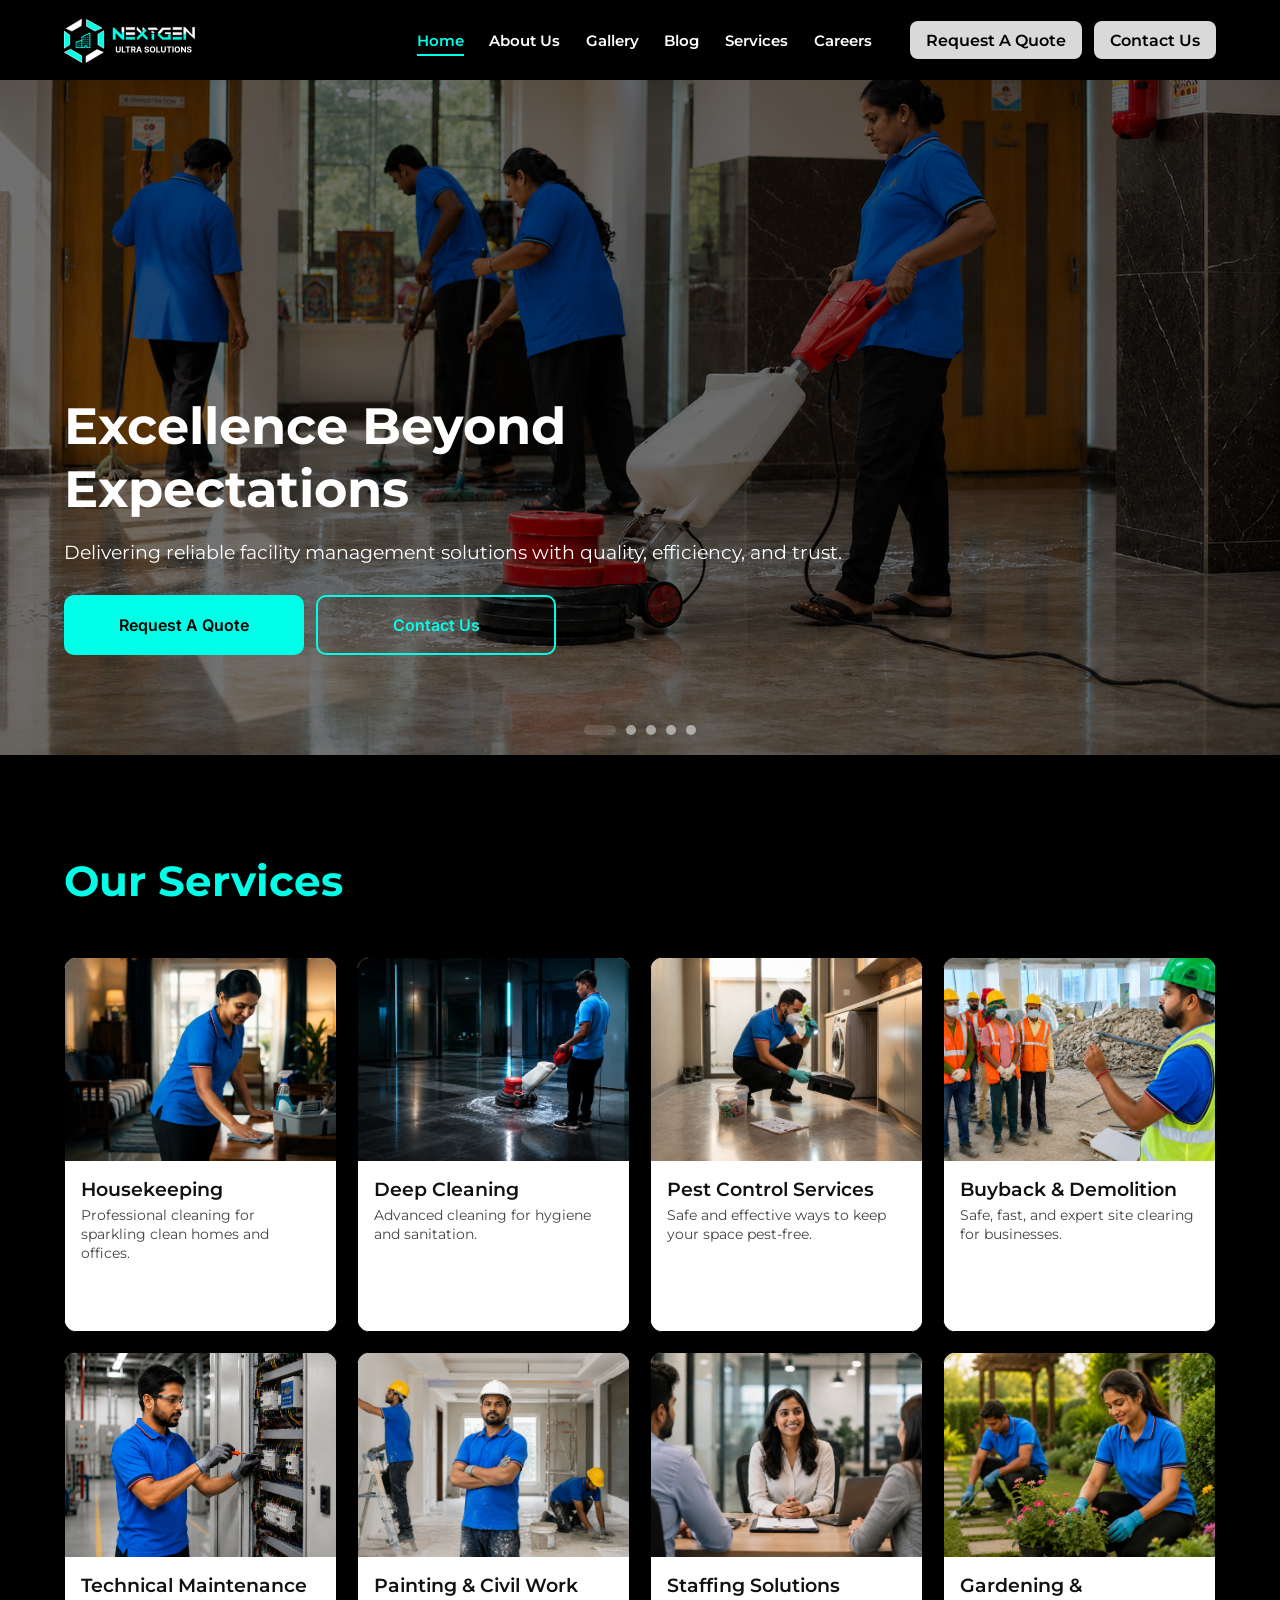
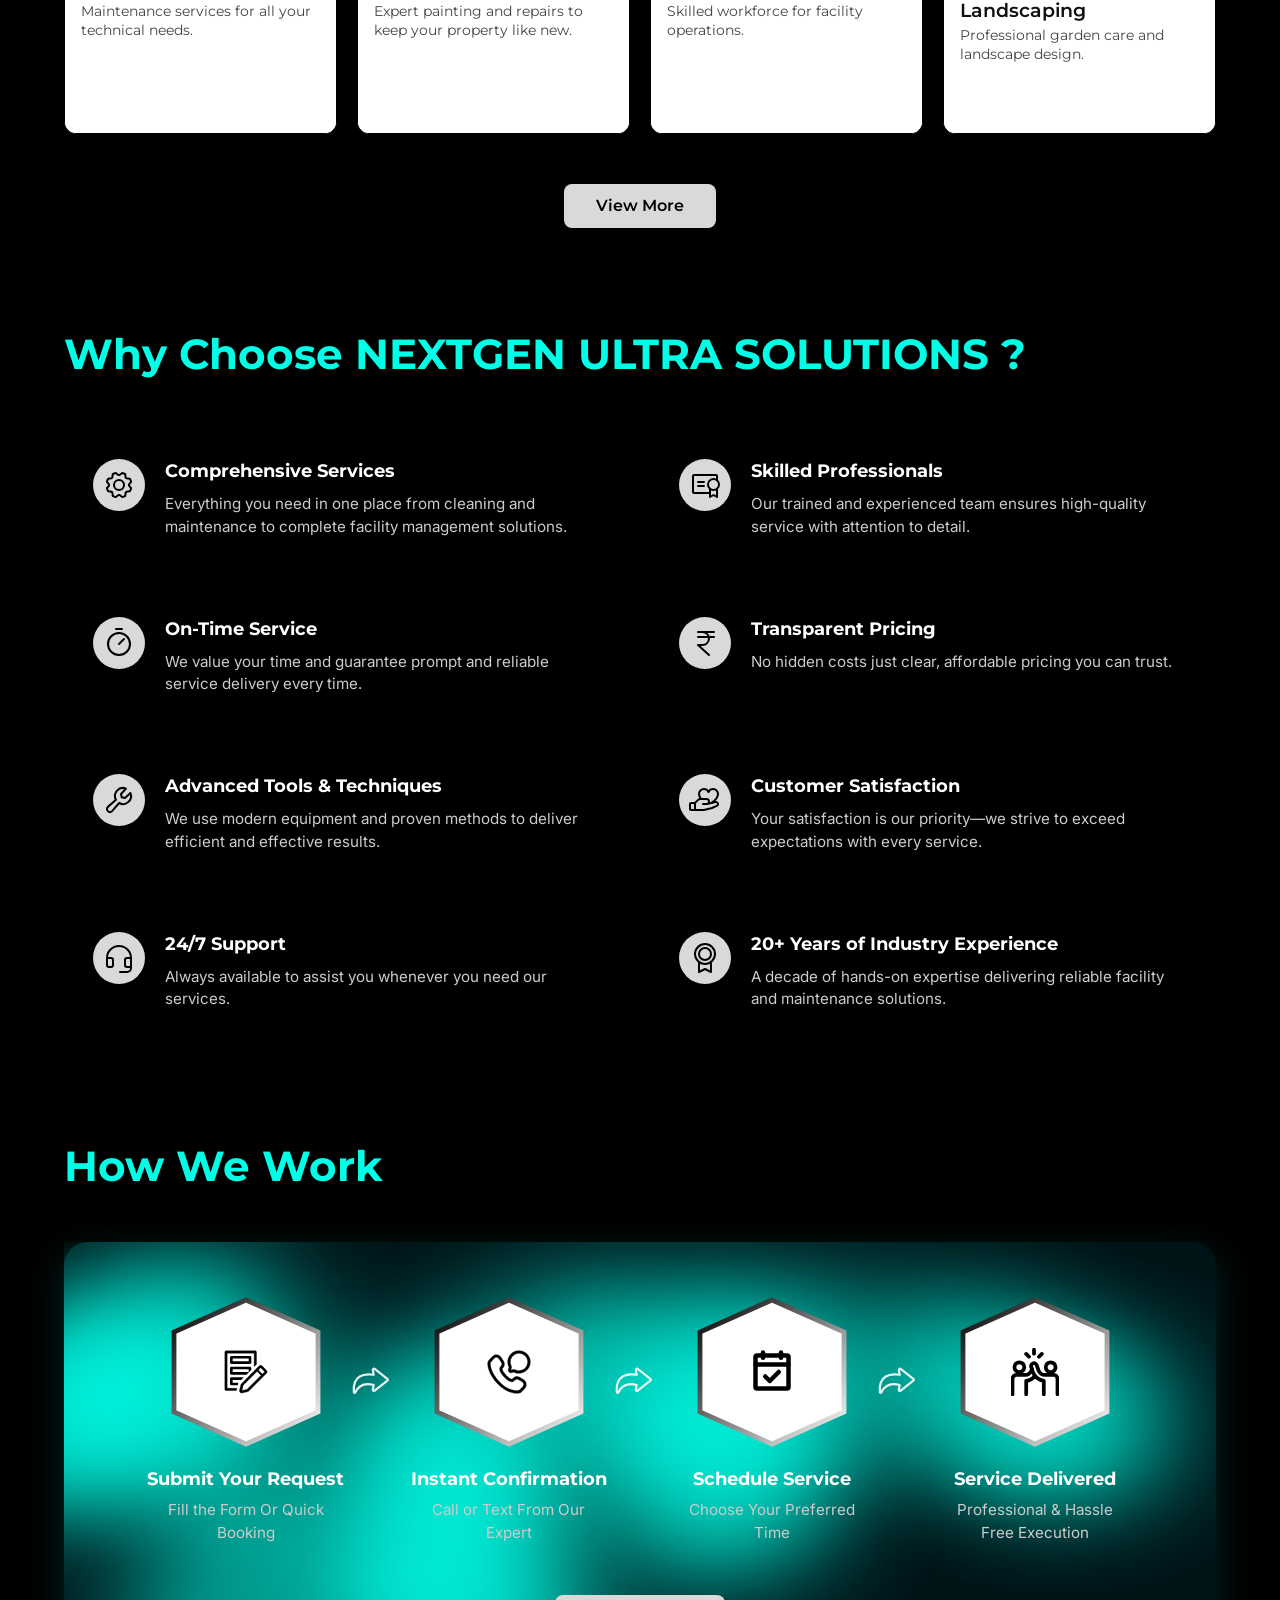
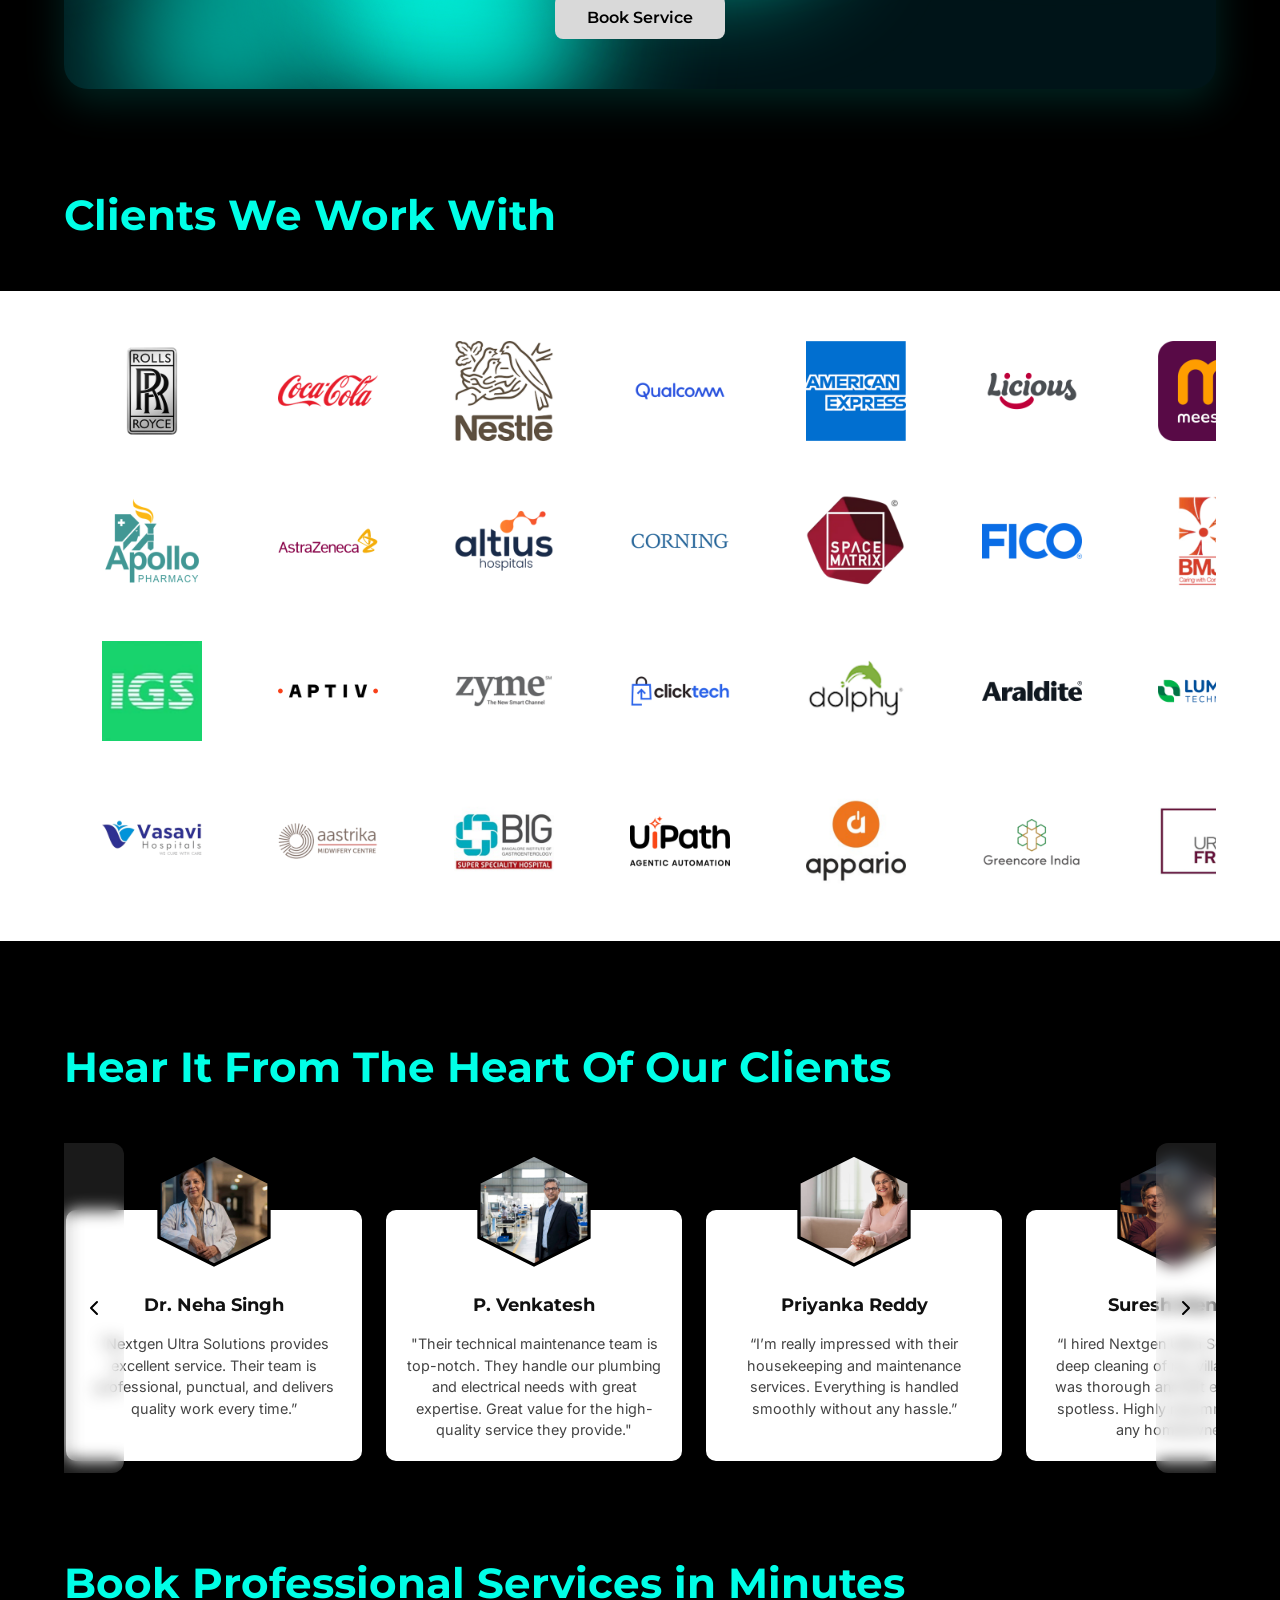
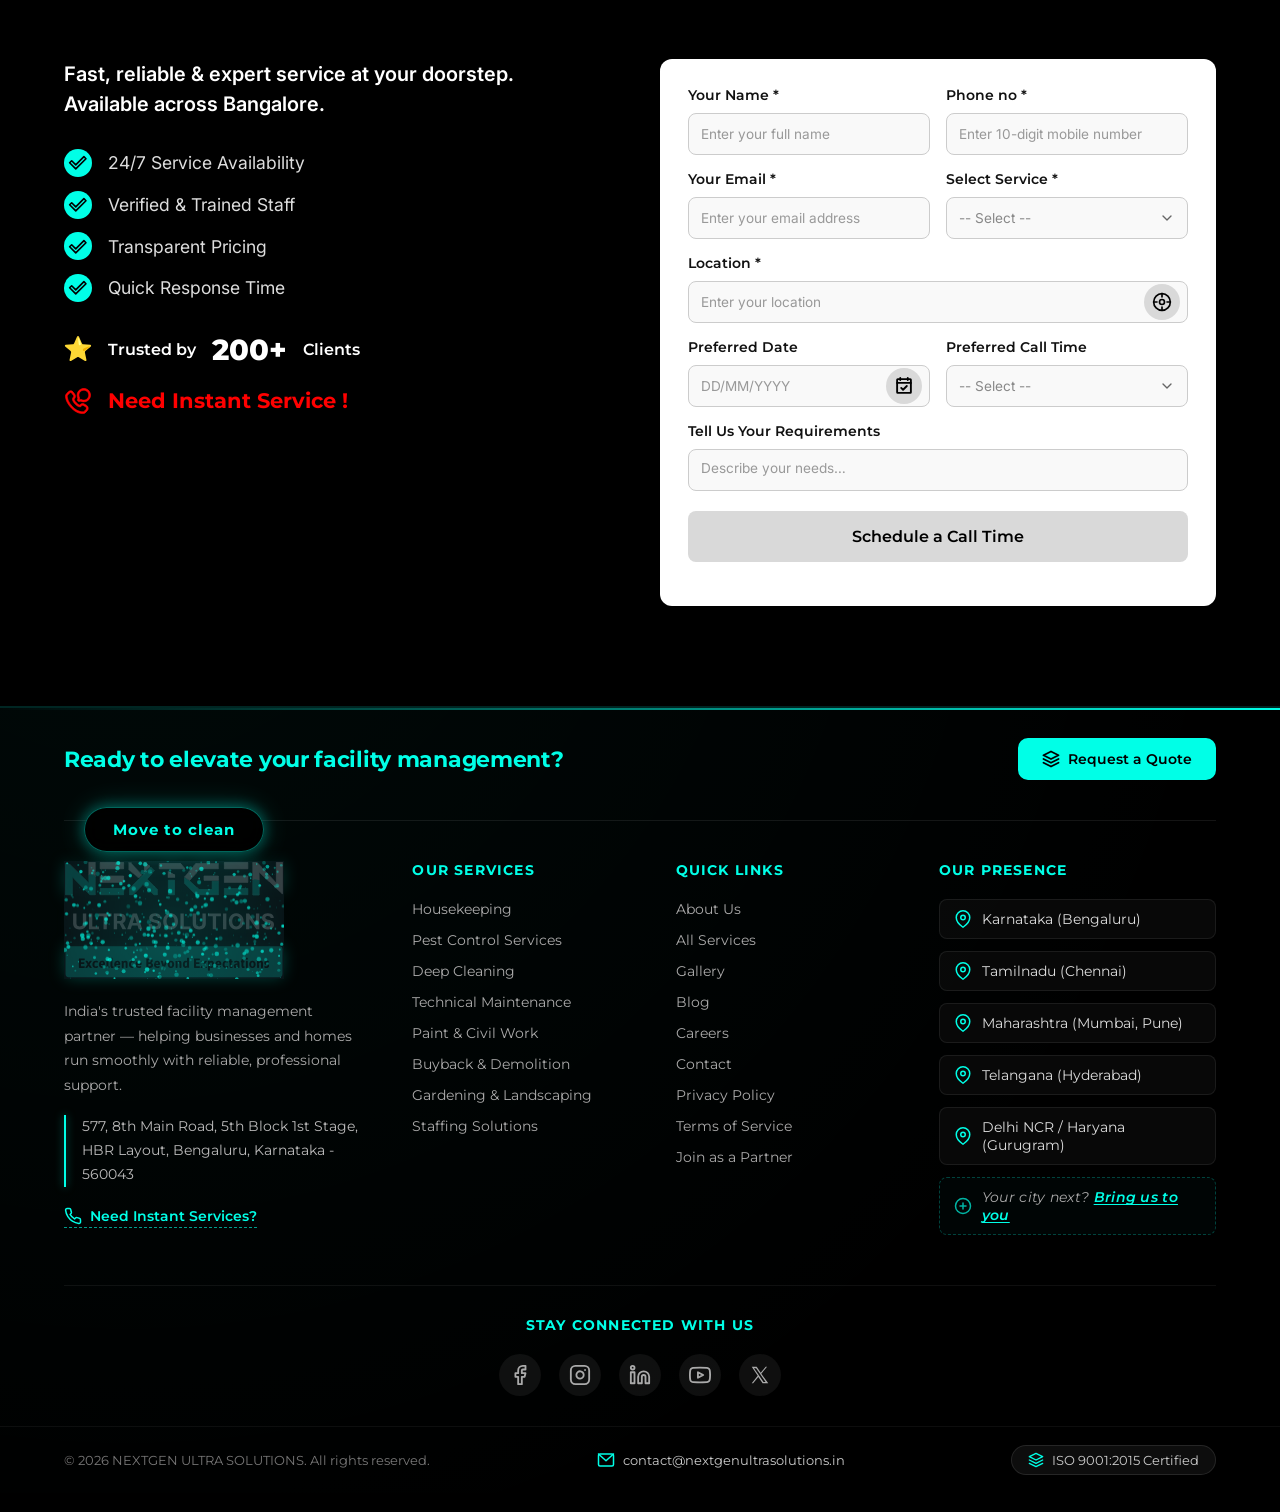
==== index.html @ bdbed0a2 "Initial website upload with all pages and images" ====
<!DOCTYPE html>
<html lang="en">
<head>
  <meta charset="UTF-8">

  <!-- ✅ IMPORTANT FOR RESPONSIVE -->
  <meta name="viewport" content="width=device-width, initial-scale=1.0">

  <title>NEXTGEN ULTRA SOLUTIONS – Home</title>

  <!-- CSS -->
  <link rel="stylesheet" href="style.css">

  <!-- Fonts -->
  <link href="https://fonts.googleapis.com/css2?family=Montserrat:wght@400;600;800&display=swap" rel="stylesheet">
  <link href="https://fonts.googleapis.com/css2?family=Inter:wght@400;600&display=swap" rel="stylesheet">
<style>
    /* Prevent horizontal scroll */
    html, body {
      overflow-x: hidden !important;
      width: 100%;
      max-width: 100vw;
    }
    html {
      scroll-behavior: smooth;
    }
    .hero {
      position: relative;
      padding-top: 80px;
      padding-bottom: clamp(60px, 8vw, 100px);
      height: calc(80px + clamp(520px, 75vh, 800px));
      display: flex;
      align-items: flex-end;
      width: 100%;
      box-sizing: border-box;
    }
    .logo svg {
        display: block;
        height: 45px;
        width: auto;
    }

    /* ---------- PREMIUM CUSTOM SELECT (from Careers page) ---------- */
    .premium-select {
        position: relative;
        font-family: 'Inter', sans-serif;
        user-select: none;
        width: 100%;
    }
    .premium-select__trigger {
        display: flex;
        align-items: center;
        justify-content: space-between;
        padding: 0.55rem 0.75rem;
        border: 1px solid #ccc;
        border-radius: 8px;
        background: #f9f9f9;
        color: #333;
        font-size: 0.85rem;
        cursor: pointer;
        transition: border-color 0.3s, box-shadow 0.3s;
        min-height: 42px;
        box-sizing: border-box;
    }
    .premium-select__trigger:hover {
        border-color: #00FFE7;
    }
    .premium-select.open .premium-select__trigger {
        border-color: #00FFE7;
        box-shadow: 0 0 10px rgba(0, 255, 231, 0.25);
    }
    .premium-select__arrow {
        transition: transform 0.3s ease;
        color: #666;
        flex-shrink: 0;
    }
    .premium-select.open .premium-select__arrow {
        transform: rotate(180deg);
        color: #00FFE7;
    }
    .premium-select__placeholder {
        color: #888;
    }
    .premium-select__options {
        position: absolute;
        left: 0;
        width: 100%;
        background: #fff;
        border: 1px solid #e0e0e0;
        border-radius: 12px;
        box-shadow: 0 10px 30px rgba(0,0,0,0.12);
        padding: 6px 0;
        list-style: none;
        margin: 5px 0 0 0;
        z-index: 1100;   /* ✅ FIX – above navbar (1000) */
        max-height: 240px;
        overflow-y: auto;
        opacity: 0;
        visibility: hidden;
        transform: translateY(-8px);
        transition: opacity 0.25s ease, transform 0.25s ease, visibility 0.25s;
        box-sizing: border-box;
    }
    .premium-select.open .premium-select__options {
        opacity: 1;
        visibility: visible;
        transform: translateY(0);
    }
    .premium-select__option {
        padding: 0.6rem 0.9rem;
        font-size: 0.85rem;
        color: #333;
        cursor: pointer;
        transition: background 0.2s, color 0.2s;
        white-space: nowrap;
        border-left: 3px solid transparent;
    }
    .premium-select__option:hover {
        background: #00FFE7;
        color: #000;
        border-left-color: #000;
    }
    .premium-select__option.selected {
        background: #f0f0f0;
        font-weight: 600;
    }
    .premium-select__options::-webkit-scrollbar {
        width: 6px;
    }
    .premium-select__options::-webkit-scrollbar-track {
        background: transparent;
        border-radius: 10px;
    }
    .premium-select__options::-webkit-scrollbar-thumb {
        background: #ccc;
        border-radius: 10px;
    }
    .premium-select__options::-webkit-scrollbar-thumb:hover {
        background: #00FFE7;
    }

    /* ========== UNIFORM FORM FIELD HEIGHT ========== */
    .form-field input,
    .form-field select,
    .form-field textarea,
    .premium-select__trigger {
      min-height: 42px;
      padding: 0.55rem 0.75rem;
      font-size: 0.85rem;
      line-height: 1.4;
      box-sizing: border-box;
      font-family: 'Inter', sans-serif;
    }
    #requirements {
      overflow-y: hidden;
      resize: none;
    }

    /* ========== PAGE TRANSITION OVERLAY (full from Careers) ========== */
    .page-transition-overlay {
      position: fixed;
      inset: 0;
      background: rgba(0, 0, 0, 0.94);
      z-index: 9999;
      display: flex;
      align-items: center;
      justify-content: center;
      flex-direction: column;
      opacity: 0;
      visibility: hidden;
      pointer-events: none;
      transition: opacity 0.35s cubic-bezier(0.4, 0, 0.2, 1), visibility 0.35s;
      overflow: hidden;
    }
    .page-transition-overlay.active {
      opacity: 1;
      visibility: visible;
      pointer-events: auto;
    }
    .transition-glow {
      position: absolute;
      width: 260px;
      height: 260px;
      border-radius: 50%;
      background: radial-gradient(circle,
          rgba(0, 255, 231, 0.12) 0%,
          rgba(0, 255, 231, 0.03) 45%,
          transparent 70%);
      animation: glowBreathe 2.2s ease-in-out infinite;
    }
    @keyframes glowBreathe {
      0%, 100% { transform: scale(1); opacity: 0.7; }
      50% { transform: scale(1.25); opacity: 1; }
    }
    .transition-particles {
      position: absolute;
      inset: 0;
      pointer-events: none;
      overflow: hidden;
    }
    .transition-particles .particle {
      position: absolute;
      width: 3px;
      height: 3px;
      background: #00FFE7;
      border-radius: 50%;
      opacity: 0;
      animation: floatUp 3s ease-in infinite;
    }
    .particle:nth-child(1){left:15%;bottom:-10px;animation-delay:0s;}
    .particle:nth-child(2){left:30%;bottom:-10px;animation-delay:0.5s;width:2px;height:2px;}
    .particle:nth-child(3){left:50%;bottom:-10px;animation-delay:1.0s;width:4px;height:4px;}
    .particle:nth-child(4){left:65%;bottom:-10px;animation-delay:0.3s;}
    .particle:nth-child(5){left:78%;bottom:-10px;animation-delay:0.8s;width:2px;height:2px;}
    .particle:nth-child(6){left:22%;bottom:-10px;animation-delay:1.4s;width:5px;height:5px;}
    .particle:nth-child(7){left:42%;bottom:-10px;animation-delay:0.15s;width:2px;height:2px;}
    .particle:nth-child(8){left:58%;bottom:-10px;animation-delay:1.1s;width:3px;height:3px;}
    @keyframes floatUp {
      0%{transform:translateY(0) translateX(0) scale(1);opacity:0;}
      15%{opacity:0.9;}
      60%{opacity:0.5;}
      100%{transform:translateY(-105vh) translateX(40px) scale(0.3);opacity:0;}
    }
    .transition-loader {
      position: relative;
      width: 120px;
      height: 120px;
      display: flex;
      align-items: center;
      justify-content: center;
      z-index: 2;
    }
    .loader-ring {
      position: absolute;
      border-radius: 50%;
      pointer-events: none;
      animation-timing-function: linear;
      animation-iteration-count: infinite;
    }
    .ring-1 {
      width: 110px;
      height: 110px;
      border: 2px solid rgba(0, 255, 231, 0.5);
      border-top-color: rgba(0, 255, 231, 0.9);
      border-right-color: transparent;
      border-bottom-color: rgba(0, 255, 231, 0.25);
      animation: spinClockwise 6s linear infinite;
    }
    .ring-2 {
      width: 80px;
      height: 80px;
      border: 2px dashed rgba(0, 255, 231, 0.6);
      border-top-color: rgba(0, 255, 231, 0.95);
      border-left-color: transparent;
      animation: spinCounterClockwise 4.5s linear infinite;
    }
    .ring-3 {
      width: 52px;
      height: 52px;
      border: 2px solid rgba(0, 255, 231, 0.7);
      border-bottom-color: rgba(0, 255, 231, 1);
      border-left-color: transparent;
      border-right-color: transparent;
      animation: spinClockwise 3s linear infinite;
    }
    @keyframes spinClockwise {
      to { transform: rotate(360deg); }
    }
    @keyframes spinCounterClockwise {
      to { transform: rotate(-360deg); }
    }
    .loader-icon {
      z-index: 3;
      display: flex;
      align-items: center;
      justify-content: center;
      animation: iconPulse 1.6s ease-in-out infinite;
    }
    .loader-icon svg {
      display: block;
      filter: drop-shadow(0 0 12px rgba(0,255,231,0.7));
    }
    @keyframes iconPulse {
      0%,100%{transform:scale(1);filter:drop-shadow(0 0 12px rgba(0,255,231,0.7));}
      50%{transform:scale(1.25);filter:drop-shadow(0 0 24px rgba(0,255,231,1));}
    }
    .page-transition-overlay.complete .loader-icon {
      animation: iconBurst 0.35s ease-out forwards;
    }
    @keyframes iconBurst {
      0%{transform:scale(1);filter:drop-shadow(0 0 12px rgba(0,255,231,0.7));}
      50%{transform:scale(1.5);filter:drop-shadow(0 0 35px rgba(0,255,231,1));}
      100%{transform:scale(0.8);filter:drop-shadow(0 0 8px rgba(0,255,231,0.4));opacity:0.6;}
    }
    .transition-text-container {
      position: relative;
      height: 30px;
      display: flex;
      align-items: center;
      justify-content: center;
      margin-top: 28px;
      z-index: 2;
    }
    .transition-text {
      font-family: 'Montserrat', sans-serif;
      font-weight: 600;
      color: #00FFE7;
      font-size: 1rem;
      letter-spacing: 1px;
      position: absolute;
      opacity: 0;
      transform: translateY(8px);
      transition: opacity 0.35s ease, transform 0.35s ease;
      pointer-events: none;
      white-space: nowrap;
    }
    .transition-text.active {
      opacity: 1;
      transform: translateY(0);
    }
    .transition-text.completion-text {
      color: #fff;
      font-size: 1.1rem;
      letter-spacing: 2px;
    }
    .transition-progress {
      position: absolute;
      bottom: 0;
      left: 0;
      width: 100%;
      height: 3px;
      background: rgba(255, 255, 255, 0.06);
      z-index: 5;
    }
    .transition-progress-bar {
      height: 100%;
      width: 0%;
      background: linear-gradient(90deg,
          rgba(0, 255, 231, 0.4) 0%,
          #00FFE7 40%,
          #00FFE7 80%,
          rgba(0, 255, 231, 0.6) 100%);
      box-shadow: 0 0 10px rgba(0, 255, 231, 0.5);
      transition: width 1.25s cubic-bezier(0.22, 0.61, 0.36, 1);
      border-radius: 0 2px 2px 0;
    }
    /* Tighter form spacing */
.booking-form-wrapper {
  padding-bottom: var(--space-md) !important;
}
.booking-form .form-field:last-of-type {
  margin-bottom: 0.25rem;
}
.booking-submit {
  margin-top: 0.25rem !important;
}

/* Branded date input */
input[type="date"] {
  color: #333;
  background: #f9f9f9;
  border: 1px solid #ccc;
  border-radius: 8px;
  font-family: 'Inter', sans-serif;
  font-size: 0.85rem;
  padding: 0.55rem 0.75rem;
  min-height: 42px;
  transition: border-color 0.3s;
}

input[type="date"]:focus {
  border-color: #00FFE7;
  outline: none;
}

/* WebKit calendar picker styling */
input[type="date"]::-webkit-calendar-picker-indicator {
  filter: invert(83%) sepia(39%) saturate(679%) hue-rotate(112deg) brightness(103%) contrast(101%);
  cursor: pointer;
}

/* Make the placeholder text visible (some browsers ignore placeholder on date, but it helps) */
input[type="date"]::-webkit-datetime-edit-fields-wrapper {
  color: #888;
}

/* ---------- PERSONALIZED DATE INPUT ---------- */
.date-input-wrapper {
  position: relative;
  display: flex;
  align-items: center;
  width: 100%;
}

.date-input-wrapper input[type="date"] {
  width: 100%;
  padding-right: 46px;  /* space for the icon button */
  background: #f9f9f9;
  border: 1px solid #ccc;
  border-radius: 8px;
  font-family: 'Inter', sans-serif;
  font-size: 0.85rem;
  color: #333;
  min-height: 42px;
  box-sizing: border-box;
  transition: border-color 0.3s;
}

/* Hide the default browser calendar icon */
.date-input-wrapper input[type="date"]::-webkit-calendar-picker-indicator {
  opacity: 0;
  width: 100%;
  height: 100%;
  position: absolute;
  right: 0;
  top: 0;
  cursor: pointer;
}

/* For Firefox */
.date-input-wrapper input[type="date"] {
  -moz-appearance: textfield;
}

/* Custom icon button (looks exactly like location detect button) */
.date-icon-btn {
  position: absolute;
  right: 8px;
  top: 50%;
  transform: translateY(-50%);
  width: 36px;
  height: 36px;
  border-radius: 50%;
  border: none;
  background: #d9d9d9;
  color: #000;
  display: flex;
  align-items: center;
  justify-content: center;
  cursor: pointer;
  pointer-events: none;  /* clicks pass through to the hidden native picker */
  transition: background 0.3s;
}

.date-icon-btn svg {
  width: 20px;
  height: 20px;
}

.date-input-wrapper:hover .date-icon-btn {
  background: #00FFE7;
}

.date-input-wrapper input[type="date"]:focus {
  border-color: #00FFE7;
  outline: none;
}

/* Placeholder color */
.date-input-wrapper input[type="date"]::-webkit-datetime-edit-fields-wrapper {
  color: #888;
}
.date-input-wrapper input[type="date"]::-webkit-datetime-edit-text,
.date-input-wrapper input[type="date"]::-webkit-datetime-edit-month-field,
.date-input-wrapper input[type="date"]::-webkit-datetime-edit-day-field,
.date-input-wrapper input[type="date"]::-webkit-datetime-edit-year-field {
  color: #888;
}

/* ---------- CUSTOM DATE PICKER ---------- */
.date-input-wrapper {
  position: relative;
  display: flex;
  align-items: center;
  width: 100%;
}

.date-input-wrapper input[type="text"] {
  width: 100%;
  padding-right: 46px;
  background: #f9f9f9;
  border: 1px solid #ccc;
  border-radius: 8px;
  font-family: 'Inter', sans-serif;
  font-size: 0.85rem;
  color: #333;
  min-height: 42px;
  box-sizing: border-box;
  transition: border-color 0.3s;
  cursor: pointer;
}

.date-input-wrapper input[type="text"]:focus {
  border-color: #00FFE7;
  outline: none;
}

.date-icon-btn {
  position: absolute;
  right: 8px;
  top: 50%;
  transform: translateY(-50%);
  width: 36px;
  height: 36px;
  border-radius: 50%;
  border: none;
  background: #d9d9d9;
  color: #000;
  display: flex;
  align-items: center;
  justify-content: center;
  cursor: pointer;
  transition: background 0.3s;
}

.date-input-wrapper:hover .date-icon-btn {
  background: #00FFE7;
}

/* Calendar dropdown */
.custom-calendar {
  display: none;
  position: absolute;
  top: calc(100% + 6px);
  left: 0;
  width: 100%;
  background: #fff;
  border: 1px solid #e0e0e0;
  border-radius: 12px;
  box-shadow: 0 10px 30px rgba(0,0,0,0.12);
  z-index: 1100;
  padding: 12px;
  box-sizing: border-box;
}

.custom-calendar.active {
  display: block;
}

.calendar-header {
  display: flex;
  justify-content: space-between;
  align-items: center;
  margin-bottom: 8px;
}

.cal-nav {
  background: transparent;
  border: none;
  font-size: 1.5rem;
  color: #333;
  cursor: pointer;
  padding: 0 8px;
  transition: color 0.2s;
}

.cal-nav:hover {
  color: #00FFE7;
}

.cal-month-year {
  font-family: 'Montserrat', sans-serif;
  font-weight: 600;
  font-size: 0.95rem;
  color: #111;
}

.calendar-weekdays {
  display: grid;
  grid-template-columns: repeat(7, 1fr);
  text-align: center;
  font-size: 0.75rem;
  font-weight: 600;
  color: #888;
  margin-bottom: 4px;
}

.calendar-days {
  display: grid;
  grid-template-columns: repeat(7, 1fr);
  gap: 4px;
}

.calendar-days span {
  display: flex;
  align-items: center;
  justify-content: center;
  height: 32px;
  border-radius: 8px;
  font-size: 0.85rem;
  color: #333;
  cursor: pointer;
  transition: background 0.2s, color 0.2s;
}

.calendar-days span:hover {
  background: #00FFE7;
  color: #000;
}

.calendar-days span.selected {
  background: #00FFE7;
  color: #000;
  font-weight: 600;
}

.calendar-days span.other-month {
  color: #ccc;
  cursor: default;
}

.calendar-days span.other-month:hover {
  background: transparent;
  color: #ccc;
}

/* ---------- UNIFIED CARD STYLES ---------- */
.unified-card {
  display: flex;
  background: #1a1a1a;
  border-radius: 24px;
  border: 1px solid rgba(255, 255, 255, 0.08);
  box-shadow: 0 25px 50px -12px rgba(0, 0, 0, 0.6);
  overflow: hidden;
  transition: box-shadow 0.3s ease, border-color 0.3s ease;
  width: 100%;
}

.unified-card:hover {
  box-shadow: 0 35px 60px -12px rgba(0, 0, 0, 0.8),
              0 0 20px rgba(0, 255, 231, 0.15);
  border-color: rgba(0, 255, 231, 0.3);
}

/* ---- Left: Brochure ---- */
.unified-left {
  flex: 1;
  display: flex;
  align-items: center;
  justify-content: center;
  padding: 32px 24px;
}

.unified-download-link {
  display: flex;
  flex-direction: column;
  align-items: center;
  text-align: center;
  text-decoration: none;
  color: inherit;
  transition: transform 0.3s ease;
}

.unified-download-link:hover {
  transform: translateY(-2px);
}

.unified-icon {
  color: #00FFE7;
  margin-bottom: 16px;
  transition: transform 0.3s ease;
}

.unified-download-link:hover .unified-icon {
  transform: scale(1.08);
}

.unified-title {
  font-family: 'Montserrat', sans-serif;
  font-weight: 600;
  font-size: 1.1rem;
  color: #f0f0f0;
  margin: 0 0 8px 0;
  letter-spacing: 0.2px;
}

.unified-desc {
  font-family: 'Inter', sans-serif;
  font-size: 0.82rem;
  line-height: 1.5;
  color: #aaa;
  margin: 0 0 20px 0;
  max-width: 250px;
}

.unified-cta {
  display: inline-flex;
  align-items: center;
  gap: 6px;
  font-family: 'Inter', sans-serif;
  font-weight: 600;
  font-size: 0.85rem;
  color: #00FFE7;
  letter-spacing: 0.5px;
  border-bottom: 1px solid transparent;
  padding-bottom: 2px;
  transition: gap 0.3s ease, color 0.3s, border-color 0.3s;
}

.unified-download-link:hover .unified-cta {
  gap: 10px;
  color: #fff;
  border-bottom-color: rgba(0, 255, 231, 0.5);
}

/* ---- Center Divider ---- */
.unified-divider {
  width: 1px;
  background: linear-gradient(
    to bottom,
    transparent,
    rgba(255, 255, 255, 0.1) 20%,
    rgba(255, 255, 255, 0.1) 80%,
    transparent
  );
  flex-shrink: 0;
}

/* ---- Right: Subscribe ---- */
.unified-right {
  flex: 1;
  display: flex;
  flex-direction: column;
  align-items: center;
  text-align: center;
  padding: 32px 24px;
}

.unified-subscribe-icon {
  color: #00FFE7;
  margin-bottom: 12px;
  display: flex;
  justify-content: center;
}

.unified-subscribe-heading {
  font-family: 'Montserrat', sans-serif;
  font-weight: 600;
  font-size: 0.95rem;
  line-height: 1.4;
  color: #f0f0f0;
  margin: 0 0 16px 0;
  max-width: 300px;
}

.unified-subscribe-form {
  width: 100%;
  display: flex;
  flex-direction: column;
  gap: 10px;
  max-width: 320px;
}

.unified-field {
  display: flex;
  align-items: center;
  background: #111;
  border: 1px solid rgba(255, 255, 255, 0.1);
  border-radius: 50px;
  padding: 4px 4px 4px 16px;
  transition: border-color 0.3s, box-shadow 0.3s;
}

.unified-field:focus-within {
  border-color: #00FFE7;
  box-shadow: 0 0 0 3px rgba(0, 255, 231, 0.1);
}

.unified-email-icon {
  color: #666;
  flex-shrink: 0;
  margin-right: 8px;
}

.unified-field input[type="email"] {
  flex: 1;
  border: none;
  outline: none;
  background: transparent;
  font-family: 'Inter', sans-serif;
  font-size: 0.85rem;
  padding: 10px 0;
  color: #f0f0f0;
}

.unified-field input[type="email"]::placeholder {
  color: #777;
}

.unified-subscribe-btn {
  display: inline-flex;
  align-items: center;
  justify-content: center;
  gap: 8px;
  padding: 11px 20px;
  font-family: 'Inter', sans-serif;
  font-weight: 600;
  font-size: 0.85rem;
  letter-spacing: 0.5px;
  background: #000;
  color: #00FFE7;
  border: 1px solid rgba(0, 255, 231, 0.25);
  border-radius: 50px;
  text-decoration: none;
  transition: all 0.35s ease;
  box-shadow: 0 8px 20px rgba(0, 0, 0, 0.5);
  cursor: pointer;
  width: 100%;
  position: relative;
  overflow: hidden;
}

.unified-subscribe-btn::before {
  content: '';
  position: absolute;
  top: 0;
  left: -100%;
  width: 300%;
  height: 100%;
  background: linear-gradient(120deg,
    transparent 0%,
    rgba(0, 255, 231, 0.2) 40%,
    transparent 60%);
  transition: left 0.6s ease;
}

.unified-subscribe-btn:hover::before {
  left: 100%;
}

.unified-subscribe-btn:hover {
  background: #00FFE7;
  color: #000;
  border-color: #00FFE7;
  box-shadow: 0 12px 30px rgba(0, 255, 231, 0.3);
  transform: translateY(-2px);
}

.unified-subscribe-btn:active {
  transform: scale(0.98);
}

.unified-privacy {
  display: flex;
  align-items: center;
  justify-content: center;
  gap: 4px;
  margin: 12px 0 0 0;
  font-family: 'Inter', sans-serif;
  font-size: 0.72rem;
  color: #888;
  line-height: 1.4;
}

.unified-privacy svg {
  flex-shrink: 0;
  color: #00FFE7;
}

/* ---------- RESPONSIVE ---------- */
@media (max-width: 768px) {
  .unified-card {
    flex-direction: column;
  }
  
  .unified-divider {
    width: 100%;
    height: 1px;
    background: linear-gradient(
      to right,
      transparent,
      rgba(255, 255, 255, 0.1) 20%,
      rgba(255, 255, 255, 0.1) 80%,
      transparent
    );
  }
  
  .unified-left,
  .unified-right {
    padding: 28px 20px;
  }
}
/* ========== DYNAMIC GRADIENT BACKGROUND (How We Work) ========== */
.gradient-box {
  position: relative;
  background: #001418;
  border-radius: 24px;
  overflow: hidden;
  isolation: isolate;
}

/* ---- ORB BASE ---- */
.orb {
  position: absolute;
  border-radius: 50%;
  filter: blur(45px);
  pointer-events: none;
  z-index: 0;
  transform: translate(-50%, -50%);   /* center the orb on its left/top coordinates */
  will-change: left, top, transform;
}

/* ---- ORB VARIANTS (same larger size, 80% opacity core) ---- */
.orb--1, .orb--2, .orb--3, .orb--4, .orb--5, .orb--6,
.orb--7, .orb--8, .orb--9, .orb--10, .orb--11, .orb--12,
.orb--13, .orb--14, .orb--15, .orb--16, .orb--17, .orb--18,
.orb--19, .orb--20, .orb--21, .orb--22, .orb--23, .orb--24 {
  width: 38%;
  height: 38%;
  background: radial-gradient(circle,
    rgba(0,255,231,0.8) 0%,
    rgba(0,255,231,0.3) 40%,
    transparent 70%);
}

/* Keep content above the orbs */
.gradient-box > *:not(.orb) {
  position: relative;
  z-index: 1;
}

/* ---------- SUBSCRIBE EMAIL FIELD – transparent, no autofill rectangle ---------- */
.unified-right .unified-field {
  background: transparent !important;   /* removes the dark rectangle */
}

/* Override browser autofill styles inside the subscribe field */
.unified-right .unified-field input:-webkit-autofill,
.unified-right .unified-field input:-webkit-autofill:hover,
.unified-right .unified-field input:-webkit-autofill:focus,
.unified-right .unified-field input:-webkit-autofill:active {
  -webkit-box-shadow: 0 0 0 30px transparent inset !important;  /* no colored overlay */
  -webkit-text-fill-color: #f0f0f0 !important;                  /* keep text light */
  transition: background-color 5000s ease-in-out 0s;            /* prevent flash */
}
</style>
</head>

<body>
  <!-- ================= PAGE TRANSITION OVERLAY ================= -->
    <div class="page-transition-overlay" id="pageTransitionOverlay">
        <div class="transition-glow"></div>
        <div class="transition-particles">
            <span class="particle"></span>
            <span class="particle"></span>
            <span class="particle"></span>
            <span class="particle"></span>
            <span class="particle"></span>
            <span class="particle"></span>
            <span class="particle"></span>
            <span class="particle"></span>
        </div>
        <div class="transition-loader">
            <div class="loader-ring ring-1"></div>
            <div class="loader-ring ring-2"></div>
            <div class="loader-ring ring-3"></div>
            <div class="loader-icon">
                <svg width="36" height="41" viewBox="0 0 68 77" fill="none" xmlns="http://www.w3.org/2000/svg">
                    <g clip-path="url(#loaderIconClip)">
                        <g clip-path="url(#loaderIconClip2)">
                            <path d="M44.7138 24.7757C44.8369 24.8518 44.9384 24.958 45.0089 25.0844C45.0794 25.2107 45.1164 25.353 45.1165 25.4977V50.9813C45.1165 51.2066 45.027 51.4227 44.8677 51.582C44.7084 51.7413 44.4923 51.8308 44.267 51.8308H39.1703C38.945 51.8308 38.7289 51.7413 38.5696 51.582C38.4103 51.4227 38.3208 51.2066 38.3208 50.9813V48.433H36.6219V50.9813C36.6219 51.2066 36.5324 51.4227 36.3731 51.582C36.2138 51.7413 35.9977 51.8308 35.7725 51.8308H20.4823C20.257 51.8308 20.0409 51.7413 19.8816 51.582C19.7223 51.4227 19.6328 51.2066 19.6328 50.9813V41.6373C19.6329 41.4591 19.6891 41.2855 19.7934 41.141C19.8977 40.9964 20.0448 40.8884 20.2138 40.8321L29.8263 37.6279V32.2933C29.8263 32.1357 29.8701 31.9812 29.9529 31.8471C30.0358 31.713 30.1543 31.6045 30.2952 31.5339L43.8864 24.7383C44.0161 24.6734 44.1602 24.6428 44.305 24.6493C44.4498 24.6558 44.5906 24.6993 44.7138 24.7757ZM29.8263 39.4186L21.3317 42.2489V50.1319H29.8263V39.4186ZM31.5252 50.1319H34.923V47.5835C34.923 47.3582 35.0125 47.1422 35.1718 46.9829C35.3311 46.8236 35.5472 46.7341 35.7725 46.7341H39.1703C39.3956 46.7341 39.6116 46.8236 39.7709 46.9829C39.9302 47.1422 40.0197 47.3582 40.0197 47.5835V50.1319H43.4175V26.8721L31.5252 32.8183V50.1319Z" fill="#00FFE7"/>
                            <path d="M23.0312 43.3335H24.7302V45.0324H23.0312V43.3335ZM26.4291 43.3335H28.128V45.0324H26.4291V43.3335ZM23.0312 46.7313H24.7302V48.4302H23.0312V46.7313ZM26.4291 46.7313H28.128V48.4302H26.4291V46.7313ZM33.2247 39.9356H34.9236V41.6346H33.2247V39.9356ZM36.6225 39.9356H38.3214V41.6346H36.6225V39.9356ZM33.2247 43.3335H34.9236V45.0324H33.2247V43.3335ZM36.6225 43.3335H38.3214V45.0324H36.6225V43.3335ZM40.0203 39.9356H41.7193V41.6346H40.0203V39.9356ZM40.0203 43.3335H41.7193V45.0324H40.0203V43.3335ZM33.2247 36.5378H34.9236V38.2367H33.2247V36.5378ZM36.6225 36.5378H38.3214V38.2367H36.6225V36.5378ZM40.0203 36.5378H41.7193V38.2367H40.0203V36.5378ZM33.2247 33.14H34.9236V34.8389H33.2247V33.14ZM36.6225 33.14H38.3214V34.8389H36.6225V33.14ZM40.0203 33.14H41.7193V34.8389H40.0203V33.14ZM40.0203 29.7422H41.7193V31.4411H40.0203V29.7422Z" fill="#00FFE7"/>
                        </g>
                        <path d="M13.5913 22.3869L3.77539 17.8565L30.2029 2L29.2852 13.3261L13.5913 22.3869Z" fill="white" stroke="white"/>
                        <path d="M38.5078 14.0839V2.75781L64.9353 17.1042L52.8542 22.3897L38.5078 14.0839Z" fill="#00FFE7" stroke="white"/>
                        <path d="M67.9565 21.6328L58.1406 27.6734V45.7951L67.9565 51.8357V21.6328Z" fill="#00FFE7" stroke="white"/>
                        <path d="M56.6307 54.0938L37.7539 65.4198V75.9908L67.2017 58.6242L56.6307 54.0938Z" fill="white" stroke="white"/>
                        <path d="M30.2036 64.6776L11.3269 53.3516L0.755859 58.6371L30.2036 76.0037V64.6776Z" fill="#00FFE7" stroke="white"/>
                        <path d="M9.81592 29.1785L0 22.3828V51.8306L9.81592 45.79V29.1785Z" fill="#00FFE7" stroke="white"/>
                    </g>
                    <defs>
                        <clipPath id="loaderIconClip"><rect width="68" height="77" fill="white"/></clipPath>
                        <clipPath id="loaderIconClip2"><rect width="27.1826" height="27.1826" fill="white" transform="translate(19.6328 24.6484)"/></clipPath>
                    </defs>
                </svg>
            </div>
        </div>
        <div class="transition-text-container">
            <span class="transition-text active" data-index="0">Preparing your quote…</span>
            <span class="transition-text" data-index="1">Customizing your options…</span>
            <span class="transition-text" data-index="2">Almost ready…</span>
            <span class="transition-text completion-text">✓ Ready!</span>
        </div>
        <div class="transition-progress">
            <div class="transition-progress-bar" id="transitionProgressBar"></div>
        </div>
    </div>

    <!-- ================= REUSABLE LOADING OVERLAY (minimal, global JS injects text/progress) ================= -->
    <div class="page-transition-overlay" id="loadingOverlay" style="display: none;">
        <div class="transition-glow"></div>
        <div class="transition-particles">
            <span class="particle"></span>
            <span class="particle"></span>
            <span class="particle"></span>
            <span class="particle"></span>
            <span class="particle"></span>
            <span class="particle"></span>
            <span class="particle"></span>
            <span class="particle"></span>
        </div>
        <div class="transition-loader">
            <div class="loader-ring ring-1"></div>
            <div class="loader-ring ring-2"></div>
            <div class="loader-ring ring-3"></div>
            <div class="loader-icon">
                <svg width="36" height="41" viewBox="0 0 68 77" fill="none" xmlns="http://www.w3.org/2000/svg">
                    <g clip-path="url(#loaderIconClipReuse)">
                        <g clip-path="url(#loaderIconClipReuse2)">
                            <path d="M44.7138 24.7757C44.8369 24.8518 44.9384 24.958 45.0089 25.0844C45.0794 25.2107 45.1164 25.353 45.1165 25.4977V50.9813C45.1165 51.2066 45.027 51.4227 44.8677 51.582C44.7084 51.7413 44.4923 51.8308 44.267 51.8308H39.1703C38.945 51.8308 38.7289 51.7413 38.5696 51.582C38.4103 51.4227 38.3208 51.2066 38.3208 50.9813V48.433H36.6219V50.9813C36.6219 51.2066 36.5324 51.4227 36.3731 51.582C36.2138 51.7413 35.9977 51.8308 35.7725 51.8308H20.4823C20.257 51.8308 20.0409 51.7413 19.8816 51.582C19.7223 51.4227 19.6328 51.2066 19.6328 50.9813V41.6373C19.6329 41.4591 19.6891 41.2855 19.7934 41.141C19.8977 40.9964 20.0448 40.8884 20.2138 40.8321L29.8263 37.6279V32.2933C29.8263 32.1357 29.8701 31.9812 29.9529 31.8471C30.0358 31.713 30.1543 31.6045 30.2952 31.5339L43.8864 24.7383C44.0161 24.6734 44.1602 24.6428 44.305 24.6493C44.4498 24.6558 44.5906 24.6993 44.7138 24.7757ZM29.8263 39.4186L21.3317 42.2489V50.1319H29.8263V39.4186ZM31.5252 50.1319H34.923V47.5835C34.923 47.3582 35.0125 47.1422 35.1718 46.9829C35.3311 46.8236 35.5472 46.7341 35.7725 46.7341H39.1703C39.3956 46.7341 39.6116 46.8236 39.7709 46.9829C39.9302 47.1422 40.0197 47.3582 40.0197 47.5835V50.1319H43.4175V26.8721L31.5252 32.8183V50.1319Z" fill="#00FFE7"/>
                            <path d="M23.0312 43.3335H24.7302V45.0324H23.0312V43.3335ZM26.4291 43.3335H28.128V45.0324H26.4291V43.3335ZM23.0312 46.7313H24.7302V48.4302H23.0312V46.7313ZM26.4291 46.7313H28.128V48.4302H26.4291V46.7313ZM33.2247 39.9356H34.9236V41.6346H33.2247V39.9356ZM36.6225 39.9356H38.3214V41.6346H36.6225V39.9356ZM33.2247 43.3335H34.9236V45.0324H33.2247V43.3335ZM36.6225 43.3335H38.3214V45.0324H36.6225V43.3335ZM40.0203 39.9356H41.7193V41.6346H40.0203V39.9356ZM40.0203 43.3335H41.7193V45.0324H40.0203V43.3335ZM33.2247 36.5378H34.9236V38.2367H33.2247V36.5378ZM36.6225 36.5378H38.3214V38.2367H36.6225V36.5378ZM40.0203 36.5378H41.7193V38.2367H40.0203V36.5378ZM33.2247 33.14H34.9236V34.8389H33.2247V33.14ZM36.6225 33.14H38.3214V34.8389H36.6225V33.14ZM40.0203 33.14H41.7193V34.8389H40.0203V33.14ZM40.0203 29.7422H41.7193V31.4411H40.0203V29.7422Z" fill="#00FFE7"/>
                        </g>
                        <path d="M13.5913 22.3869L3.77539 17.8565L30.2029 2L29.2852 13.3261L13.5913 22.3869Z" fill="white" stroke="white"/>
                        <path d="M38.5078 14.0839V2.75781L64.9353 17.1042L52.8542 22.3897L38.5078 14.0839Z" fill="#00FFE7" stroke="white"/>
                        <path d="M67.9565 21.6328L58.1406 27.6734V45.7951L67.9565 51.8357V21.6328Z" fill="#00FFE7" stroke="white"/>
                        <path d="M56.6307 54.0938L37.7539 65.4198V75.9908L67.2017 58.6242L56.6307 54.0938Z" fill="white" stroke="white"/>
                        <path d="M30.2036 64.6776L11.3269 53.3516L0.755859 58.6371L30.2036 76.0037V64.6776Z" fill="#00FFE7" stroke="white"/>
                        <path d="M9.81592 29.1785L0 22.3828V51.8306L9.81592 45.79V29.1785Z" fill="#00FFE7" stroke="white"/>
                    </g>
                    <defs>
                        <clipPath id="loaderIconClipReuse"><rect width="68" height="77" fill="white"/></clipPath>
                        <clipPath id="loaderIconClipReuse2"><rect width="27.1826" height="27.1826" fill="white" transform="translate(19.6328 24.6484)"/></clipPath>
                    </defs>
                </svg>
            </div>
        </div>
    </div>


<!-- ================= NAVBAR ================= -->
<nav class="navbar">
  <div class="container nav-container">

    <div class="logo">
    <svg width="224" height="77" viewBox="0 0 224 77" ...>
        <!-- all the SVG paths and definitions -->
         <svg width="224" height="77" viewBox="0 0 224 77" fill="none" xmlns="http://www.w3.org/2000/svg">
<g clip-path="url(#clip0_290_100)">
<g filter="url(#filter0_i_290_100)">
<path d="M160.658 29.3967V26.0469L163.945 28.0568L169.86 33.4165H178.405V28.0568H182.348V29.9714V32.5561V34.7564V36.7663H167.888L160.658 29.3967Z" fill="#00FFE7"/>
</g>
<path d="M160.658 29.3967V26.0469L163.945 28.0568L169.86 33.4165H178.405V28.0568H182.348V29.9714V32.5561V34.7564V36.7663H167.888L160.658 29.3967Z" stroke="#00FFE7" stroke-width="0.5"/>
<g filter="url(#filter1_i_290_100)">
<path d="M163.945 27.3913L160.658 25.3814L167.888 16.6719H182.348V20.0217H170.517L163.945 27.3913Z" fill="white"/>
</g>
<path d="M163.945 27.3913L160.658 25.3814L167.888 16.6719H182.348V20.0217H170.517L163.945 27.3913Z" stroke="white" stroke-width="0.35"/>
<g filter="url(#filter2_i_290_100)">
<path d="M173.146 27.3908V24.7109H182.348V27.3908H173.146Z" fill="white"/>
</g>
<path d="M173.146 27.3908V24.7109H182.348V27.3908H173.146Z" stroke="white" stroke-width="0.5"/>
<g filter="url(#filter3_i_290_100)">
<path d="M154.084 27.3906H150.141V36.7701H154.084V27.3906Z" fill="#00FFE7"/>
</g>
<path d="M154.084 27.3906H150.141V36.7701H154.084V27.3906Z" stroke="#00FFE7" stroke-width="0.5"/>
<g filter="url(#filter4_i_290_100)">
<path d="M150.141 25.3811V22.0312L154.084 24.0411V25.3811H150.141Z" fill="white"/>
</g>
<path d="M150.141 25.3811V22.0312L154.084 24.0411V25.3811H150.141Z" stroke="white" stroke-width="0.75"/>
<g filter="url(#filter5_i_290_100)">
<path d="M144.227 20.0217V16.6719H158.029L160.658 20.0217H144.227Z" fill="white"/>
</g>
<path d="M144.227 20.0217V16.6719H158.029L160.658 20.0217H144.227Z" stroke="white" stroke-width="0.5"/>
<g filter="url(#filter6_i_290_100)">
<path d="M138.759 19L125.168 32.7489V36.7687H127.14L133.713 30.0691L140.943 36.7687H142.914V33.4189L136.342 26.7193L140.943 21.3595L138.759 19Z" fill="#00FFE7"/>
</g>
<path d="M138.759 19L125.168 32.7489V36.7687H127.14L133.713 30.0691L140.943 36.7687H142.914V33.4189L136.342 26.7193L140.943 21.3595L138.759 19Z" stroke="#00FFE7" stroke-width="0.5"/>
<g filter="url(#filter7_i_290_100)">
<path d="M134.758 16V21.8376L138.258 18.5L134.758 16Z" fill="white"/>
</g>
<path d="M134.758 16V21.8376L138.258 18.5L134.758 16Z" stroke="white" stroke-width="0.5"/>
<g filter="url(#filter8_i_290_100)">
<path d="M124.51 20.6897V16H125.824L133.054 24.0396L131.083 26.0495L124.51 20.6897Z" fill="white"/>
</g>
<g filter="url(#filter9_i_290_100)">
<path d="M121.223 16H106.105V20.0198H121.223V16Z" fill="white"/>
</g>
<path d="M121.223 16H106.105V20.0198H121.223V16Z" stroke="white" stroke-width="0.5"/>
<g filter="url(#filter10_i_290_100)">
<path d="M121.223 24.7109H106.105V28.7307H121.223V24.7109Z" fill="white"/>
</g>
<path d="M121.223 24.7109H106.105V28.7307H121.223V24.7109Z" stroke="white" stroke-width="0.5"/>
<g filter="url(#filter11_i_290_100)">
<path d="M121.223 32.75H106.105V36.7698H121.223V32.75Z" fill="#00FFE7"/>
</g>
<path d="M121.223 32.75H106.105V36.7698H121.223V32.75Z" stroke="#00FFE7" stroke-width="0.5"/>
<g filter="url(#filter12_i_290_100)">
<path d="M201.41 16H186.293V20.0198H201.41V16Z" fill="white"/>
</g>
<path d="M201.41 16H186.293V20.0198H201.41V16Z" stroke="white" stroke-width="0.5"/>
<g filter="url(#filter13_i_290_100)">
<path d="M201.41 24.7109H186.293V28.7307H201.41V24.7109Z" fill="white"/>
</g>
<path d="M201.41 24.7109H186.293V28.7307H201.41V24.7109Z" stroke="white" stroke-width="0.5"/>
<g filter="url(#filter14_i_290_100)">
<path d="M201.41 32.75H186.293V36.7698H201.41V32.75Z" fill="#00FFE7"/>
</g>
<path d="M201.41 32.75H186.293V36.7698H201.41V32.75Z" stroke="#00FFE7" stroke-width="0.5"/>
<g filter="url(#filter15_i_290_100)">
<path d="M98.875 16V24.0396L102.819 25.1495V16H98.875Z" fill="white"/>
</g>
<path d="M98.875 16V24.0396L102.819 25.1495V16H98.875Z" stroke="white" stroke-width="0.5"/>
<g filter="url(#filter16_i_290_100)">
<path d="M207.326 16H204.697V27.2299H208.641V22.0297L216.2 29.0643L223.758 36.0989V16H219.815V29.3993L207.326 16Z" fill="white"/>
</g>
<path d="M207.326 16H204.697V27.2299H208.641V22.0297L216.2 29.0643L223.758 36.0989V16H219.815V29.3993L207.326 16Z" stroke="white" stroke-width="0.5"/>
<g filter="url(#filter17_i_290_100)">
<path d="M208.641 37.0026H204.697V27.6468C205.223 26.5749 207.545 27.3998 208.641 27.6231V37.0026Z" fill="#00FFE7"/>
</g>
<path d="M208.641 37.0026H204.697V27.6468C205.223 26.5749 207.545 27.3998 208.641 27.6231V37.0026Z" stroke="#00FFE7" stroke-width="0.5"/>
<g filter="url(#filter18_i_290_100)">
<path d="M83.7578 16.6719V36.7708H88.1009V25.1186L99.5324 36.7708H102.819V25.1186C102.819 24.0415 100.19 23.6429 98.8752 24.0415V29.4012L85.7296 16.6719H83.7578Z" fill="#00FFE7"/>
</g>
<path d="M83.7578 16.6719V36.7708H88.1009V25.1186L99.5324 36.7708H102.819V25.1186C102.819 24.0415 100.19 23.6429 98.8752 24.0415V29.4012L85.7296 16.6719H83.7578Z" stroke="#00FFE7" stroke-width="0.5"/>
<path d="M94.9318 48.8182H97.0845V55.4304C97.0845 56.1728 96.9072 56.8224 96.5526 57.3793C96.2012 57.9361 95.709 58.3703 95.076 58.6818C94.4429 58.9901 93.7055 59.1442 92.8636 59.1442C92.0185 59.1442 91.2794 58.9901 90.6463 58.6818C90.0133 58.3703 89.5211 57.9361 89.1697 57.3793C88.8184 56.8224 88.6428 56.1728 88.6428 55.4304V48.8182H90.7955V55.2464C90.7955 55.6342 90.88 55.9789 91.049 56.2805C91.2214 56.5821 91.4633 56.8191 91.7749 56.9915C92.0864 57.1638 92.4493 57.25 92.8636 57.25C93.2813 57.25 93.6442 57.1638 93.9524 56.9915C94.264 56.8191 94.5043 56.5821 94.6733 56.2805C94.8456 55.9789 94.9318 55.6342 94.9318 55.2464V48.8182ZM98.8556 59V48.8182H101.008V57.2251H105.373V59H98.8556ZM105.14 50.593V48.8182H113.502V50.593H110.385V59H108.257V50.593H105.14ZM114.879 59V48.8182H118.896C119.665 48.8182 120.321 48.9557 120.865 49.2308C121.412 49.5026 121.828 49.8887 122.113 50.3892C122.401 50.8864 122.545 51.4714 122.545 52.1442C122.545 52.8203 122.399 53.402 122.108 53.8892C121.816 54.3731 121.394 54.7443 120.84 55.0028C120.29 55.2614 119.624 55.3906 118.841 55.3906H116.152V53.6605H118.493C118.904 53.6605 119.246 53.6042 119.518 53.4915C119.789 53.3788 119.992 53.2098 120.124 52.9844C120.26 52.759 120.328 52.4789 120.328 52.1442C120.328 51.8061 120.26 51.5211 120.124 51.2891C119.992 51.0571 119.788 50.8814 119.513 50.7621C119.241 50.6394 118.898 50.5781 118.483 50.5781H117.032V59H114.879ZM120.378 54.3665L122.908 59H120.532L118.056 54.3665H120.378ZM125.822 59H123.515L127.03 48.8182H129.804L133.314 59H131.007L128.456 51.1449H128.377L125.822 59ZM125.677 54.9979H131.126V56.6783H125.677V54.9979ZM143.303 51.7464C143.263 51.3454 143.092 51.0339 142.791 50.8118C142.489 50.5897 142.08 50.4787 141.563 50.4787C141.212 50.4787 140.915 50.5284 140.673 50.6278C140.431 50.724 140.245 50.8582 140.116 51.0305C139.99 51.2029 139.927 51.3984 139.927 51.6172C139.921 51.7995 139.959 51.9586 140.042 52.0945C140.128 52.2304 140.245 52.348 140.395 52.4474C140.544 52.5436 140.716 52.6281 140.912 52.701C141.107 52.7706 141.316 52.8303 141.538 52.88L142.453 53.0987C142.897 53.1982 143.305 53.3307 143.676 53.4964C144.047 53.6622 144.368 53.866 144.64 54.108C144.912 54.3499 145.123 54.6349 145.272 54.9631C145.424 55.2912 145.502 55.6674 145.505 56.0916C145.502 56.7147 145.343 57.255 145.028 57.7124C144.717 58.1664 144.266 58.5194 143.676 58.7713C143.089 59.0199 142.382 59.1442 141.553 59.1442C140.731 59.1442 140.015 59.0182 139.405 58.7663C138.799 58.5144 138.325 58.1416 137.983 57.6477C137.645 57.1506 137.468 56.5357 137.451 55.8033H139.534C139.558 56.1446 139.655 56.4297 139.828 56.6584C140.003 56.8838 140.237 57.0545 140.529 57.1705C140.824 57.2831 141.157 57.3395 141.528 57.3395C141.893 57.3395 142.209 57.2865 142.478 57.1804C142.749 57.0743 142.96 56.9268 143.109 56.7379C143.258 56.549 143.333 56.3319 143.333 56.0866C143.333 55.858 143.265 55.6657 143.129 55.5099C142.996 55.3542 142.801 55.2216 142.542 55.1122C142.287 55.0028 141.974 54.9034 141.603 54.8139L140.494 54.5355C139.636 54.3267 138.958 54.0002 138.461 53.5561C137.963 53.112 137.717 52.5137 137.72 51.7614C137.717 51.1449 137.881 50.6063 138.212 50.1456C138.547 49.6849 139.006 49.3253 139.589 49.0668C140.172 48.8082 140.835 48.679 141.578 48.679C142.333 48.679 142.993 48.8082 143.556 49.0668C144.123 49.3253 144.564 49.6849 144.879 50.1456C145.194 50.6063 145.356 51.1399 145.366 51.7464H143.303ZM156.31 53.9091C156.31 55.0194 156.099 55.964 155.678 56.7429C155.261 57.5218 154.691 58.1167 153.968 58.5277C153.249 58.9354 152.44 59.1392 151.542 59.1392C150.637 59.1392 149.825 58.9337 149.106 58.5227C148.387 58.1117 147.818 57.5168 147.401 56.7379C146.983 55.959 146.774 55.0161 146.774 53.9091C146.774 52.7988 146.983 51.8542 147.401 51.0753C147.818 50.2964 148.387 49.7031 149.106 49.2955C149.825 48.8845 150.637 48.679 151.542 48.679C152.44 48.679 153.249 48.8845 153.968 49.2955C154.691 49.7031 155.261 50.2964 155.678 51.0753C156.099 51.8542 156.31 52.7988 156.31 53.9091ZM154.127 53.9091C154.127 53.1899 154.02 52.5833 153.804 52.0895C153.592 51.5956 153.292 51.2211 152.904 50.9659C152.517 50.7107 152.062 50.5831 151.542 50.5831C151.022 50.5831 150.568 50.7107 150.18 50.9659C149.792 51.2211 149.49 51.5956 149.275 52.0895C149.063 52.5833 148.957 53.1899 148.957 53.9091C148.957 54.6283 149.063 55.2348 149.275 55.7287C149.49 56.2225 149.792 56.5971 150.18 56.8523C150.568 57.1075 151.022 57.2351 151.542 57.2351C152.062 57.2351 152.517 57.1075 152.904 56.8523C153.292 56.5971 153.592 56.2225 153.804 55.7287C154.02 55.2348 154.127 54.6283 154.127 53.9091ZM157.904 59V48.8182H160.057V57.2251H164.422V59H157.904ZM172.137 48.8182H174.29V55.4304C174.29 56.1728 174.112 56.8224 173.758 57.3793C173.406 57.9361 172.914 58.3703 172.281 58.6818C171.648 58.9901 170.911 59.1442 170.069 59.1442C169.224 59.1442 168.484 58.9901 167.851 58.6818C167.218 58.3703 166.726 57.9361 166.375 57.3793C166.023 56.8224 165.848 56.1728 165.848 55.4304V48.8182H168.001V55.2464C168.001 55.6342 168.085 55.9789 168.254 56.2805C168.426 56.5821 168.668 56.8191 168.98 56.9915C169.291 57.1638 169.654 57.25 170.069 57.25C170.486 57.25 170.849 57.1638 171.157 56.9915C171.469 56.8191 171.709 56.5821 171.878 56.2805C172.051 55.9789 172.137 55.6342 172.137 55.2464V48.8182ZM175.673 50.593V48.8182H184.035V50.593H180.918V59H178.79V50.593H175.673ZM187.565 48.8182V59H185.412V48.8182H187.565ZM198.693 53.9091C198.693 55.0194 198.482 55.964 198.061 56.7429C197.644 57.5218 197.074 58.1167 196.351 58.5277C195.632 58.9354 194.823 59.1392 193.925 59.1392C193.02 59.1392 192.208 58.9337 191.489 58.5227C190.77 58.1117 190.201 57.5168 189.784 56.7379C189.366 55.959 189.157 55.0161 189.157 53.9091C189.157 52.7988 189.366 51.8542 189.784 51.0753C190.201 50.2964 190.77 49.7031 191.489 49.2955C192.208 48.8845 193.02 48.679 193.925 48.679C194.823 48.679 195.632 48.8845 196.351 49.2955C197.074 49.7031 197.644 50.2964 198.061 51.0753C198.482 51.8542 198.693 52.7988 198.693 53.9091ZM196.51 53.9091C196.51 53.1899 196.402 52.5833 196.187 52.0895C195.975 51.5956 195.675 51.2211 195.287 50.9659C194.899 50.7107 194.445 50.5831 193.925 50.5831C193.405 50.5831 192.95 50.7107 192.563 50.9659C192.175 51.2211 191.873 51.5956 191.658 52.0895C191.446 52.5833 191.34 53.1899 191.34 53.9091C191.34 54.6283 191.446 55.2348 191.658 55.7287C191.873 56.2225 192.175 56.5971 192.563 56.8523C192.95 57.1075 193.405 57.2351 193.925 57.2351C194.445 57.2351 194.899 57.1075 195.287 56.8523C195.675 56.5971 195.975 56.2225 196.187 55.7287C196.402 55.2348 196.51 54.6283 196.51 53.9091ZM208.804 48.8182V59H206.944L202.515 52.5916H202.44V59H200.287V48.8182H202.176L206.571 55.2216H206.661V48.8182H208.804ZM216.106 51.7464C216.066 51.3454 215.895 51.0339 215.594 50.8118C215.292 50.5897 214.883 50.4787 214.366 50.4787C214.014 50.4787 213.718 50.5284 213.476 50.6278C213.234 50.724 213.048 50.8582 212.919 51.0305C212.793 51.2029 212.73 51.3984 212.73 51.6172C212.723 51.7995 212.761 51.9586 212.844 52.0945C212.93 52.2304 213.048 52.348 213.197 52.4474C213.346 52.5436 213.519 52.6281 213.714 52.701C213.91 52.7706 214.119 52.8303 214.341 52.88L215.256 53.0987C215.7 53.1982 216.107 53.3307 216.479 53.4964C216.85 53.6622 217.171 53.866 217.443 54.108C217.715 54.3499 217.925 54.6349 218.074 54.9631C218.227 55.2912 218.305 55.6674 218.308 56.0916C218.305 56.7147 218.146 57.255 217.831 57.7124C217.519 58.1664 217.068 58.5194 216.479 58.7713C215.892 59.0199 215.184 59.1442 214.356 59.1442C213.534 59.1442 212.818 59.0182 212.208 58.7663C211.601 58.5144 211.127 58.1416 210.786 57.6477C210.448 57.1506 210.271 56.5357 210.254 55.8033H212.337C212.36 56.1446 212.458 56.4297 212.631 56.6584C212.806 56.8838 213.04 57.0545 213.331 57.1705C213.626 57.2831 213.96 57.3395 214.331 57.3395C214.695 57.3395 215.012 57.2865 215.28 57.1804C215.552 57.0743 215.763 56.9268 215.912 56.7379C216.061 56.549 216.135 56.3319 216.135 56.0866C216.135 55.858 216.068 55.6657 215.932 55.5099C215.799 55.3542 215.604 55.2216 215.345 55.1122C215.09 55.0028 214.777 54.9034 214.405 54.8139L213.297 54.5355C212.438 54.3267 211.76 54.0002 211.263 53.5561C210.766 53.112 210.519 52.5137 210.523 51.7614C210.519 51.1449 210.683 50.6063 211.015 50.1456C211.349 49.6849 211.809 49.3253 212.392 49.0668C212.975 48.8082 213.638 48.679 214.381 48.679C215.136 48.679 215.796 48.8082 216.359 49.0668C216.926 49.3253 217.367 49.6849 217.682 50.1456C217.997 50.6063 218.159 51.1399 218.169 51.7464H216.106Z" fill="white"/>
<g clip-path="url(#clip1_290_100)">
<path d="M44.7138 24.7757C44.8369 24.8518 44.9384 24.958 45.0089 25.0844C45.0794 25.2107 45.1164 25.353 45.1165 25.4977V50.9813C45.1165 51.2066 45.027 51.4227 44.8677 51.582C44.7084 51.7413 44.4923 51.8308 44.267 51.8308H39.1703C38.945 51.8308 38.7289 51.7413 38.5696 51.582C38.4103 51.4227 38.3208 51.2066 38.3208 50.9813V48.433H36.6219V50.9813C36.6219 51.2066 36.5324 51.4227 36.3731 51.582C36.2138 51.7413 35.9977 51.8308 35.7725 51.8308H20.4823C20.257 51.8308 20.0409 51.7413 19.8816 51.582C19.7223 51.4227 19.6328 51.2066 19.6328 50.9813V41.6373C19.6329 41.4591 19.6891 41.2855 19.7934 41.141C19.8977 40.9964 20.0448 40.8884 20.2138 40.8321L29.8263 37.6279V32.2933C29.8263 32.1357 29.8701 31.9812 29.9529 31.8471C30.0358 31.713 30.1543 31.6045 30.2952 31.5339L43.8864 24.7383C44.0161 24.6734 44.1602 24.6428 44.305 24.6493C44.4498 24.6558 44.5906 24.6993 44.7138 24.7757ZM29.8263 39.4186L21.3317 42.2489V50.1319H29.8263V39.4186ZM31.5252 50.1319H34.923V47.5835C34.923 47.3582 35.0125 47.1422 35.1718 46.9829C35.3311 46.8236 35.5472 46.7341 35.7725 46.7341H39.1703C39.3956 46.7341 39.6116 46.8236 39.7709 46.9829C39.9302 47.1422 40.0197 47.3582 40.0197 47.5835V50.1319H43.4175V26.8721L31.5252 32.8183V50.1319Z" fill="#00FFE7"/>
<path d="M23.0312 43.3335H24.7302V45.0324H23.0312V43.3335ZM26.4291 43.3335H28.128V45.0324H26.4291V43.3335ZM23.0312 46.7313H24.7302V48.4302H23.0312V46.7313ZM26.4291 46.7313H28.128V48.4302H26.4291V46.7313ZM33.2247 39.9356H34.9236V41.6346H33.2247V39.9356ZM36.6225 39.9356H38.3214V41.6346H36.6225V39.9356ZM33.2247 43.3335H34.9236V45.0324H33.2247V43.3335ZM36.6225 43.3335H38.3214V45.0324H36.6225V43.3335ZM40.0203 39.9356H41.7193V41.6346H40.0203V39.9356ZM40.0203 43.3335H41.7193V45.0324H40.0203V43.3335ZM33.2247 36.5378H34.9236V38.2367H33.2247V36.5378ZM36.6225 36.5378H38.3214V38.2367H36.6225V36.5378ZM40.0203 36.5378H41.7193V38.2367H40.0203V36.5378ZM33.2247 33.14H34.9236V34.8389H33.2247V33.14ZM36.6225 33.14H38.3214V34.8389H36.6225V33.14ZM40.0203 33.14H41.7193V34.8389H40.0203V33.14ZM40.0203 29.7422H41.7193V31.4411H40.0203V29.7422Z" fill="#00FFE7"/>
</g>
<path d="M13.5913 22.3869L3.77539 17.8565L30.2029 2L29.2852 13.3261L13.5913 22.3869Z" fill="white" stroke="white"/>
<path d="M38.5078 14.0839V2.75781L64.9353 17.1042L52.8542 22.3897L38.5078 14.0839Z" fill="#00FFE7" stroke="white"/>
<path d="M67.9565 21.6328L58.1406 27.6734V45.7951L67.9565 51.8357V21.6328Z" fill="#00FFE7" stroke="white"/>
<path d="M56.6307 54.0938L37.7539 65.4198V75.9908L67.2017 58.6242L56.6307 54.0938Z" fill="white" stroke="white"/>
<path d="M30.2036 64.6776L11.3269 53.3516L0.755859 58.6371L30.2036 76.0037V64.6776Z" fill="#00FFE7" stroke="white"/>
<path d="M9.81592 29.1785L0 22.3828V51.8306L9.81592 45.79V29.1785Z" fill="#00FFE7" stroke="white"/>
</g>
<defs>
<filter id="filter0_i_290_100" x="160.408" y="25.6016" width="22.1895" height="11.4141" filterUnits="userSpaceOnUse" color-interpolation-filters="sRGB">
<feFlood flood-opacity="0" result="BackgroundImageFix"/>
<feBlend mode="normal" in="SourceGraphic" in2="BackgroundImageFix" result="shape"/>
<feColorMatrix in="SourceAlpha" type="matrix" values="0 0 0 0 0 0 0 0 0 0 0 0 0 0 0 0 0 0 127 0" result="hardAlpha"/>
<feOffset/>
<feGaussianBlur stdDeviation="0.7"/>
<feComposite in2="hardAlpha" operator="arithmetic" k2="-1" k3="1"/>
<feColorMatrix type="matrix" values="0 0 0 0 1 0 0 0 0 1 0 0 0 0 1 0 0 0 0.66 0"/>
<feBlend mode="normal" in2="shape" result="effect1_innerShadow_290_100"/>
</filter>
<filter id="filter1_i_290_100" x="160.395" y="16.5" width="22.1289" height="11.1172" filterUnits="userSpaceOnUse" color-interpolation-filters="sRGB">
<feFlood flood-opacity="0" result="BackgroundImageFix"/>
<feBlend mode="normal" in="SourceGraphic" in2="BackgroundImageFix" result="shape"/>
<feColorMatrix in="SourceAlpha" type="matrix" values="0 0 0 0 0 0 0 0 0 0 0 0 0 0 0 0 0 0 127 0" result="hardAlpha"/>
<feOffset/>
<feGaussianBlur stdDeviation="0.7"/>
<feComposite in2="hardAlpha" operator="arithmetic" k2="-1" k3="1"/>
<feColorMatrix type="matrix" values="0 0 0 0 1 0 0 0 0 1 0 0 0 0 1 0 0 0 0.66 0"/>
<feBlend mode="normal" in2="shape" result="effect1_innerShadow_290_100"/>
</filter>
<filter id="filter2_i_290_100" x="172.896" y="24.4609" width="9.70117" height="3.17969" filterUnits="userSpaceOnUse" color-interpolation-filters="sRGB">
<feFlood flood-opacity="0" result="BackgroundImageFix"/>
<feBlend mode="normal" in="SourceGraphic" in2="BackgroundImageFix" result="shape"/>
<feColorMatrix in="SourceAlpha" type="matrix" values="0 0 0 0 0 0 0 0 0 0 0 0 0 0 0 0 0 0 127 0" result="hardAlpha"/>
<feOffset/>
<feGaussianBlur stdDeviation="0.7"/>
<feComposite in2="hardAlpha" operator="arithmetic" k2="-1" k3="1"/>
<feColorMatrix type="matrix" values="0 0 0 0 1 0 0 0 0 1 0 0 0 0 1 0 0 0 0.66 0"/>
<feBlend mode="normal" in2="shape" result="effect1_innerShadow_290_100"/>
</filter>
<filter id="filter3_i_290_100" x="149.891" y="27.1406" width="4.44336" height="9.88281" filterUnits="userSpaceOnUse" color-interpolation-filters="sRGB">
<feFlood flood-opacity="0" result="BackgroundImageFix"/>
<feBlend mode="normal" in="SourceGraphic" in2="BackgroundImageFix" result="shape"/>
<feColorMatrix in="SourceAlpha" type="matrix" values="0 0 0 0 0 0 0 0 0 0 0 0 0 0 0 0 0 0 127 0" result="hardAlpha"/>
<feOffset/>
<feGaussianBlur stdDeviation="0.7"/>
<feComposite in2="hardAlpha" operator="arithmetic" k2="-1" k3="1"/>
<feColorMatrix type="matrix" values="0 0 0 0 1 0 0 0 0 1 0 0 0 0 1 0 0 0 0.66 0"/>
<feBlend mode="normal" in2="shape" result="effect1_innerShadow_290_100"/>
</filter>
<filter id="filter4_i_290_100" x="149.766" y="21.4219" width="4.69336" height="4.33594" filterUnits="userSpaceOnUse" color-interpolation-filters="sRGB">
<feFlood flood-opacity="0" result="BackgroundImageFix"/>
<feBlend mode="normal" in="SourceGraphic" in2="BackgroundImageFix" result="shape"/>
<feColorMatrix in="SourceAlpha" type="matrix" values="0 0 0 0 0 0 0 0 0 0 0 0 0 0 0 0 0 0 127 0" result="hardAlpha"/>
<feOffset/>
<feGaussianBlur stdDeviation="0.7"/>
<feComposite in2="hardAlpha" operator="arithmetic" k2="-1" k3="1"/>
<feColorMatrix type="matrix" values="0 0 0 0 1 0 0 0 0 1 0 0 0 0 1 0 0 0 0.66 0"/>
<feBlend mode="normal" in2="shape" result="effect1_innerShadow_290_100"/>
</filter>
<filter id="filter5_i_290_100" x="143.977" y="16.4219" width="17.1953" height="3.85156" filterUnits="userSpaceOnUse" color-interpolation-filters="sRGB">
<feFlood flood-opacity="0" result="BackgroundImageFix"/>
<feBlend mode="normal" in="SourceGraphic" in2="BackgroundImageFix" result="shape"/>
<feColorMatrix in="SourceAlpha" type="matrix" values="0 0 0 0 0 0 0 0 0 0 0 0 0 0 0 0 0 0 127 0" result="hardAlpha"/>
<feOffset/>
<feGaussianBlur stdDeviation="0.7"/>
<feComposite in2="hardAlpha" operator="arithmetic" k2="-1" k3="1"/>
<feColorMatrix type="matrix" values="0 0 0 0 1 0 0 0 0 1 0 0 0 0 1 0 0 0 0.66 0"/>
<feBlend mode="normal" in2="shape" result="effect1_innerShadow_290_100"/>
</filter>
<filter id="filter6_i_290_100" x="124.918" y="18.6406" width="18.2461" height="18.375" filterUnits="userSpaceOnUse" color-interpolation-filters="sRGB">
<feFlood flood-opacity="0" result="BackgroundImageFix"/>
<feBlend mode="normal" in="SourceGraphic" in2="BackgroundImageFix" result="shape"/>
<feColorMatrix in="SourceAlpha" type="matrix" values="0 0 0 0 0 0 0 0 0 0 0 0 0 0 0 0 0 0 127 0" result="hardAlpha"/>
<feOffset/>
<feGaussianBlur stdDeviation="0.7"/>
<feComposite in2="hardAlpha" operator="arithmetic" k2="-1" k3="1"/>
<feColorMatrix type="matrix" values="0 0 0 0 1 0 0 0 0 1 0 0 0 0 1 0 0 0 0.66 0"/>
<feBlend mode="normal" in2="shape" result="effect1_innerShadow_290_100"/>
</filter>
<filter id="filter7_i_290_100" x="134.508" y="15.5156" width="4.14062" height="6.90625" filterUnits="userSpaceOnUse" color-interpolation-filters="sRGB">
<feFlood flood-opacity="0" result="BackgroundImageFix"/>
<feBlend mode="normal" in="SourceGraphic" in2="BackgroundImageFix" result="shape"/>
<feColorMatrix in="SourceAlpha" type="matrix" values="0 0 0 0 0 0 0 0 0 0 0 0 0 0 0 0 0 0 127 0" result="hardAlpha"/>
<feOffset/>
<feGaussianBlur stdDeviation="0.7"/>
<feComposite in2="hardAlpha" operator="arithmetic" k2="-1" k3="1"/>
<feColorMatrix type="matrix" values="0 0 0 0 1 0 0 0 0 1 0 0 0 0 1 0 0 0 0.66 0"/>
<feBlend mode="normal" in2="shape" result="effect1_innerShadow_290_100"/>
</filter>
<filter id="filter8_i_290_100" x="124.51" y="16" width="8.54492" height="10.0469" filterUnits="userSpaceOnUse" color-interpolation-filters="sRGB">
<feFlood flood-opacity="0" result="BackgroundImageFix"/>
<feBlend mode="normal" in="SourceGraphic" in2="BackgroundImageFix" result="shape"/>
<feColorMatrix in="SourceAlpha" type="matrix" values="0 0 0 0 0 0 0 0 0 0 0 0 0 0 0 0 0 0 127 0" result="hardAlpha"/>
<feOffset/>
<feGaussianBlur stdDeviation="0.7"/>
<feComposite in2="hardAlpha" operator="arithmetic" k2="-1" k3="1"/>
<feColorMatrix type="matrix" values="0 0 0 0 1 0 0 0 0 1 0 0 0 0 1 0 0 0 0.66 0"/>
<feBlend mode="normal" in2="shape" result="effect1_innerShadow_290_100"/>
</filter>
<filter id="filter9_i_290_100" x="105.855" y="15.75" width="15.6172" height="4.52344" filterUnits="userSpaceOnUse" color-interpolation-filters="sRGB">
<feFlood flood-opacity="0" result="BackgroundImageFix"/>
<feBlend mode="normal" in="SourceGraphic" in2="BackgroundImageFix" result="shape"/>
<feColorMatrix in="SourceAlpha" type="matrix" values="0 0 0 0 0 0 0 0 0 0 0 0 0 0 0 0 0 0 127 0" result="hardAlpha"/>
<feOffset/>
<feGaussianBlur stdDeviation="0.7"/>
<feComposite in2="hardAlpha" operator="arithmetic" k2="-1" k3="1"/>
<feColorMatrix type="matrix" values="0 0 0 0 1 0 0 0 0 1 0 0 0 0 1 0 0 0 0.66 0"/>
<feBlend mode="normal" in2="shape" result="effect1_innerShadow_290_100"/>
</filter>
<filter id="filter10_i_290_100" x="105.855" y="24.4609" width="15.6172" height="4.52344" filterUnits="userSpaceOnUse" color-interpolation-filters="sRGB">
<feFlood flood-opacity="0" result="BackgroundImageFix"/>
<feBlend mode="normal" in="SourceGraphic" in2="BackgroundImageFix" result="shape"/>
<feColorMatrix in="SourceAlpha" type="matrix" values="0 0 0 0 0 0 0 0 0 0 0 0 0 0 0 0 0 0 127 0" result="hardAlpha"/>
<feOffset/>
<feGaussianBlur stdDeviation="0.7"/>
<feComposite in2="hardAlpha" operator="arithmetic" k2="-1" k3="1"/>
<feColorMatrix type="matrix" values="0 0 0 0 1 0 0 0 0 1 0 0 0 0 1 0 0 0 0.66 0"/>
<feBlend mode="normal" in2="shape" result="effect1_innerShadow_290_100"/>
</filter>
<filter id="filter11_i_290_100" x="105.855" y="32.5" width="15.6172" height="4.52344" filterUnits="userSpaceOnUse" color-interpolation-filters="sRGB">
<feFlood flood-opacity="0" result="BackgroundImageFix"/>
<feBlend mode="normal" in="SourceGraphic" in2="BackgroundImageFix" result="shape"/>
<feColorMatrix in="SourceAlpha" type="matrix" values="0 0 0 0 0 0 0 0 0 0 0 0 0 0 0 0 0 0 127 0" result="hardAlpha"/>
<feOffset/>
<feGaussianBlur stdDeviation="0.7"/>
<feComposite in2="hardAlpha" operator="arithmetic" k2="-1" k3="1"/>
<feColorMatrix type="matrix" values="0 0 0 0 1 0 0 0 0 1 0 0 0 0 1 0 0 0 0.66 0"/>
<feBlend mode="normal" in2="shape" result="effect1_innerShadow_290_100"/>
</filter>
<filter id="filter12_i_290_100" x="186.043" y="15.75" width="15.6172" height="4.52344" filterUnits="userSpaceOnUse" color-interpolation-filters="sRGB">
<feFlood flood-opacity="0" result="BackgroundImageFix"/>
<feBlend mode="normal" in="SourceGraphic" in2="BackgroundImageFix" result="shape"/>
<feColorMatrix in="SourceAlpha" type="matrix" values="0 0 0 0 0 0 0 0 0 0 0 0 0 0 0 0 0 0 127 0" result="hardAlpha"/>
<feOffset/>
<feGaussianBlur stdDeviation="0.7"/>
<feComposite in2="hardAlpha" operator="arithmetic" k2="-1" k3="1"/>
<feColorMatrix type="matrix" values="0 0 0 0 1 0 0 0 0 1 0 0 0 0 1 0 0 0 0.66 0"/>
<feBlend mode="normal" in2="shape" result="effect1_innerShadow_290_100"/>
</filter>
<filter id="filter13_i_290_100" x="186.043" y="24.4609" width="15.6172" height="4.52344" filterUnits="userSpaceOnUse" color-interpolation-filters="sRGB">
<feFlood flood-opacity="0" result="BackgroundImageFix"/>
<feBlend mode="normal" in="SourceGraphic" in2="BackgroundImageFix" result="shape"/>
<feColorMatrix in="SourceAlpha" type="matrix" values="0 0 0 0 0 0 0 0 0 0 0 0 0 0 0 0 0 0 127 0" result="hardAlpha"/>
<feOffset/>
<feGaussianBlur stdDeviation="0.7"/>
<feComposite in2="hardAlpha" operator="arithmetic" k2="-1" k3="1"/>
<feColorMatrix type="matrix" values="0 0 0 0 1 0 0 0 0 1 0 0 0 0 1 0 0 0 0.66 0"/>
<feBlend mode="normal" in2="shape" result="effect1_innerShadow_290_100"/>
</filter>
<filter id="filter14_i_290_100" x="186.043" y="32.5" width="15.6172" height="4.52344" filterUnits="userSpaceOnUse" color-interpolation-filters="sRGB">
<feFlood flood-opacity="0" result="BackgroundImageFix"/>
<feBlend mode="normal" in="SourceGraphic" in2="BackgroundImageFix" result="shape"/>
<feColorMatrix in="SourceAlpha" type="matrix" values="0 0 0 0 0 0 0 0 0 0 0 0 0 0 0 0 0 0 127 0" result="hardAlpha"/>
<feOffset/>
<feGaussianBlur stdDeviation="0.7"/>
<feComposite in2="hardAlpha" operator="arithmetic" k2="-1" k3="1"/>
<feColorMatrix type="matrix" values="0 0 0 0 1 0 0 0 0 1 0 0 0 0 1 0 0 0 0.66 0"/>
<feBlend mode="normal" in2="shape" result="effect1_innerShadow_290_100"/>
</filter>
<filter id="filter15_i_290_100" x="98.625" y="15.75" width="4.44336" height="9.72656" filterUnits="userSpaceOnUse" color-interpolation-filters="sRGB">
<feFlood flood-opacity="0" result="BackgroundImageFix"/>
<feBlend mode="normal" in="SourceGraphic" in2="BackgroundImageFix" result="shape"/>
<feColorMatrix in="SourceAlpha" type="matrix" values="0 0 0 0 0 0 0 0 0 0 0 0 0 0 0 0 0 0 127 0" result="hardAlpha"/>
<feOffset/>
<feGaussianBlur stdDeviation="0.7"/>
<feComposite in2="hardAlpha" operator="arithmetic" k2="-1" k3="1"/>
<feColorMatrix type="matrix" values="0 0 0 0 1 0 0 0 0 1 0 0 0 0 1 0 0 0 0.66 0"/>
<feBlend mode="normal" in2="shape" result="effect1_innerShadow_290_100"/>
</filter>
<filter id="filter16_i_290_100" x="204.447" y="15.75" width="19.5605" height="20.9219" filterUnits="userSpaceOnUse" color-interpolation-filters="sRGB">
<feFlood flood-opacity="0" result="BackgroundImageFix"/>
<feBlend mode="normal" in="SourceGraphic" in2="BackgroundImageFix" result="shape"/>
<feColorMatrix in="SourceAlpha" type="matrix" values="0 0 0 0 0 0 0 0 0 0 0 0 0 0 0 0 0 0 127 0" result="hardAlpha"/>
<feOffset/>
<feGaussianBlur stdDeviation="0.7"/>
<feComposite in2="hardAlpha" operator="arithmetic" k2="-1" k3="1"/>
<feColorMatrix type="matrix" values="0 0 0 0 1 0 0 0 0 1 0 0 0 0 1 0 0 0 0.66 0"/>
<feBlend mode="normal" in2="shape" result="effect1_innerShadow_290_100"/>
</filter>
<filter id="filter17_i_290_100" x="204.447" y="26.8594" width="4.44336" height="10.3906" filterUnits="userSpaceOnUse" color-interpolation-filters="sRGB">
<feFlood flood-opacity="0" result="BackgroundImageFix"/>
<feBlend mode="normal" in="SourceGraphic" in2="BackgroundImageFix" result="shape"/>
<feColorMatrix in="SourceAlpha" type="matrix" values="0 0 0 0 0 0 0 0 0 0 0 0 0 0 0 0 0 0 127 0" result="hardAlpha"/>
<feOffset/>
<feGaussianBlur stdDeviation="0.7"/>
<feComposite in2="hardAlpha" operator="arithmetic" k2="-1" k3="1"/>
<feColorMatrix type="matrix" values="0 0 0 0 1 0 0 0 0 1 0 0 0 0 1 0 0 0 0.66 0"/>
<feBlend mode="normal" in2="shape" result="effect1_innerShadow_290_100"/>
</filter>
<filter id="filter18_i_290_100" x="83.5078" y="16.4219" width="19.5605" height="20.6016" filterUnits="userSpaceOnUse" color-interpolation-filters="sRGB">
<feFlood flood-opacity="0" result="BackgroundImageFix"/>
<feBlend mode="normal" in="SourceGraphic" in2="BackgroundImageFix" result="shape"/>
<feColorMatrix in="SourceAlpha" type="matrix" values="0 0 0 0 0 0 0 0 0 0 0 0 0 0 0 0 0 0 127 0" result="hardAlpha"/>
<feOffset/>
<feGaussianBlur stdDeviation="0.7"/>
<feComposite in2="hardAlpha" operator="arithmetic" k2="-1" k3="1"/>
<feColorMatrix type="matrix" values="0 0 0 0 1 0 0 0 0 1 0 0 0 0 1 0 0 0 0.66 0"/>
<feBlend mode="normal" in2="shape" result="effect1_innerShadow_290_100"/>
</filter>
<clipPath id="clip0_290_100">
<rect width="224" height="77" fill="white"/>
</clipPath>
<clipPath id="clip1_290_100">
<rect width="27.1826" height="27.1826" fill="white" transform="translate(19.6328 24.6484)"/>
</clipPath>
</defs>
</svg>

    </svg>
</div>

    <!-- MENU -->
    <div class="nav-menu">

      <ul class="nav-links">
        <li><a href="index.html" class="active">Home</a></li>
        <li><a href="About.html">About Us</a></li>
        <li><a href="index.html">Gallery</a></li>
        <li><a href="index.html">Blog</a></li>
        <li><a href="index.html">Services</a></li>
        <li><a href="Careers.html">Careers</a></li>
      </ul>

      <div class="nav-buttons">
        <a href="#booking" class="btn">Request A Quote</a>
        <a href="ContactUs.html" class="btn">Contact Us</a>
      </div>

    </div>

    <!-- HAMBURGER -->
    <button class="hamburger" id="hamburger" aria-label="Toggle menu" aria-expanded="false">
    <span></span>
    <span></span>
    <span></span>
</button>
</nav>
 <!-- ================= HERO ================= -->
  <section class="hero">
    <div class="hero-slider">
      <img src="images/hero1.png" class="slide active" alt="Slide 1">
      <img src="images/hero2.png" class="slide" alt="Slide 2">
      <img src="images/hero3.png" class="slide" alt="Slide 3">
      <img src="images/hero4.png" class="slide" alt="Slide 4">
      <img src="images/hero5.png" class="slide" alt="Slide 5">
    </div>
    <div class="hero-overlay"></div>
    <div class="dots"></div>
    <div class="container">
      <div class="hero-content">
        <h1>Excellence Beyond Expectations</h1>
        <p>Delivering reliable facility management solutions with quality, efficiency, and trust.</p>
        <div class="hero-buttons">
          <a href="#booking" class="hero-btn">Request A Quote</a>
          <a href="ContactUs.html" class="hero-btn outline">Contact Us</a>
        </div>
      </div>
    </div>
  </section>


<!-- ================= SERVICES ================= -->
  <section class="services">
    <div class="container">
      <div class="section-header-left">
        <h2>Our Services</h2>
      </div>
      <div class="services-grid">
        <!-- Card 1 -->
        <div class="service-card" data-service="">
          <img src="images/HomePageService/housekeeping.png" alt="Housekeeping">
          <div class="card-content">
            <h3>Housekeeping</h3>
            <p>Professional cleaning for sparkling clean homes and offices.</p>
            <a href="#booking" class="card-cta">Book Service →</a>
          </div>
        </div>
        <!-- Card 2 -->
        <div class="service-card" data-service="DeepCleaning">
          <img src="images/HomePageService/Deep Cleaning.png" alt="Deep Cleaning">
          <div class="card-content">
            <h3>Deep Cleaning</h3>
            <p>Advanced cleaning for hygiene and sanitation.</p>
            <a href="#booking" class="card-cta">Book Service →</a>
          </div>
        </div>
        <!-- Card 3 – Pest Control -->
        <div class="service-card" data-service="PestControl">
          <img src="images/HomePageService/Pest Control Services.png" alt="Pest Control Services">
          <div class="card-content">
            <h3>Pest Control Services</h3>
            <p>Safe and effective ways to keep your space pest-free.</p>
            <a href="#booking" class="card-cta">Book Service →</a>
          </div>
        </div>
        <!-- Card 4 -->
        <div class="service-card" data-service="Buyback&Demolition">
          <img src="images/HomePageService/Buyback & Demolition.png" alt="Buyback & Demolition">
          <div class="card-content">
            <h3>Buyback & Demolition</h3>
            <p>Safe, fast, and expert site clearing for businesses.</p>
            <a href="#booking" class="card-cta">Book Service →</a>
          </div>
        </div>
        <!-- Card 5 -->
        <div class="service-card" data-service="TechnicalMaintenance">
          <img src="images/HomePageService/Technical Maintenance.png" alt="Technical Maintenance">
          <div class="card-content">
            <h3>Technical Maintenance</h3>
            <p>Maintenance services for all your technical needs.</p>
            <a href="#booking" class="card-cta">Book Service →</a>
          </div>
        </div>
        <!-- Card 6 -->
        <div class="service-card" data-service="">
          <img src="images/HomePageService/Painting & Civil Work.png" alt="Painting & Civil Work">
          <div class="card-content">
            <h3>Painting & Civil Work</h3>
            <p>Expert painting and repairs to keep your property like new.</p>
            <a href="#booking" class="card-cta">Book Service →</a>
          </div>
        </div>
        <!-- Card 7 -->
        <div class="service-card" data-service="">
          <img src="images/HomePageService/Staffing Solutions.png" alt="Staffing Solutions">
          <div class="card-content">
            <h3>Staffing Solutions</h3>
            <p>Skilled workforce for facility operations.</p>
            <a href="#booking" class="card-cta">Book Service →</a>
          </div>
        </div>
        <!-- Card 8 -->
        <div class="service-card" data-service="">
          <img src="images/HomePageService/Gardening & Landscaping.png" alt="Gardening & Landscaping">
          <div class="card-content">
            <h3>Gardening & Landscaping</h3>
            <p>Professional garden care and landscape design.</p>
            <a href="#booking" class="card-cta">Book Service →</a>
          </div>
        </div>
      </div>
      <div class="view-more-wrapper">
        <a href="index.html" class="btn view-more-btn" id="viewMoreBtn">View More</a>
      </div>
    </div>
  </section>

<!-- ================= WHY CHOOSE US ================= -->
<section class="why-choose-us">
  <div class="container">
    <div class="section-header-left">
      <h2>Why Choose NEXTGEN ULTRA SOLUTIONS ?</h2>
    </div>

    <div class="features-grid">
      <!-- Item 1 -->
      <div class="feature-item">
        <div class="feature-icon">
          <svg xmlns="http://www.w3.org/2000/svg" viewBox="0 0 256 256"><rect width="256" height="256" fill="none"/><circle cx="128" cy="128" r="40" fill="none" stroke="currentColor" stroke-linecap="round" stroke-linejoin="round" stroke-width="16"/><path d="M41.43,178.09A99.14,99.14,0,0,1,31.36,153.8l16.78-21a81.59,81.59,0,0,1,0-9.64l-16.77-21a99.43,99.43,0,0,1,10.05-24.3l26.71-3a81,81,0,0,1,6.81-6.81l3-26.7A99.14,99.14,0,0,1,102.2,31.36l21,16.78a81.59,81.59,0,0,1,9.64,0l21-16.77a99.43,99.43,0,0,1,24.3,10.05l3,26.71a81,81,0,0,1,6.81,6.81l26.7,3a99.14,99.14,0,0,1,10.07,24.29l-16.78,21a81.59,81.59,0,0,1,0,9.64l16.77,21a99.43,99.43,0,0,1-10,24.3l-26.71,3a81,81,0,0,1-6.81,6.81l-3,26.7a99.14,99.14,0,0,1-24.29,10.07l-21-16.78a81.59,81.59,0,0,1-9.64,0l-21,16.77a99.43,99.43,0,0,1-24.3-10l-3-26.71a81,81,0,0,1-6.81-6.81Z" fill="none" stroke="currentColor" stroke-linecap="round" stroke-linejoin="round" stroke-width="16"/></svg>
        </div>
        <div class="feature-text">
          <h3>Comprehensive Services</h3>
          <p>Everything you need in one place from cleaning and maintenance to complete facility management solutions.</p>
        </div>
      </div>
      <!-- Item 2 -->
      <div class="feature-item">
        <div class="feature-icon">
          <svg xmlns="http://www.w3.org/2000/svg" viewBox="0 0 256 256"><rect width="256" height="256" fill="none"/><line x1="72" y1="136" x2="120" y2="136" fill="none" stroke="currentColor" stroke-linecap="round" stroke-linejoin="round" stroke-width="16"/><line x1="72" y1="104" x2="120" y2="104" fill="none" stroke="currentColor" stroke-linecap="round" stroke-linejoin="round" stroke-width="16"/><circle cx="196" cy="124" r="44" fill="none" stroke="currentColor" stroke-linecap="round" stroke-linejoin="round" stroke-width="16"/><path d="M168,192H40a8,8,0,0,1-8-8V56a8,8,0,0,1,8-8H216a8,8,0,0,1,8,8V90.06" fill="none" stroke="currentColor" stroke-linecap="round" stroke-linejoin="round" stroke-width="16"/><polyline points="168 157.94 168 224 196 208 224 224 224 157.94" fill="none" stroke="currentColor" stroke-linecap="round" stroke-linejoin="round" stroke-width="16"/></svg>
        </div>
        <div class="feature-text">
          <h3>Skilled Professionals</h3>
          <p>Our trained and experienced team ensures high-quality service with attention to detail.</p>
        </div>
      </div>
      <!-- Item 3 -->
      <div class="feature-item">
        <div class="feature-icon">
          <svg xmlns="http://www.w3.org/2000/svg" viewBox="0 0 256 256"><rect width="256" height="256" fill="none"/><circle cx="128" cy="136" r="88" fill="none" stroke="currentColor" stroke-linecap="round" stroke-linejoin="round" stroke-width="16"/><line x1="128" y1="136" x2="168" y2="96" fill="none" stroke="currentColor" stroke-linecap="round" stroke-linejoin="round" stroke-width="16"/><line x1="104" y1="16" x2="152" y2="16" fill="none" stroke="currentColor" stroke-linecap="round" stroke-linejoin="round" stroke-width="16"/></svg>
        </div>
        <div class="feature-text">
          <h3>On-Time Service</h3>
          <p>We value your time and guarantee prompt and reliable service delivery every time.</p>
        </div>
      </div>
      <!-- Item 4 -->
      <div class="feature-item">
        <div class="feature-icon">
          <svg xmlns="http://www.w3.org/2000/svg" viewBox="0 0 256 256"><rect width="256" height="256" fill="none"/><line x1="72" y1="80" x2="200" y2="80" fill="none" stroke="currentColor" stroke-linecap="round" stroke-linejoin="round" stroke-width="16"/><line x1="72" y1="40" x2="200" y2="40" fill="none" stroke="currentColor" stroke-linecap="round" stroke-linejoin="round" stroke-width="16"/><path d="M108,40a52,52,0,0,1,0,104H72l88,80" fill="none" stroke="currentColor" stroke-linecap="round" stroke-linejoin="round" stroke-width="16"/></svg>
        </div>
        <div class="feature-text">
          <h3>Transparent Pricing</h3>
          <p>No hidden costs just clear, affordable pricing you can trust.</p>
        </div>
      </div>
      <!-- Item 5 -->
      <div class="feature-item">
        <div class="feature-icon">
          <svg xmlns="http://www.w3.org/2000/svg" viewBox="0 0 256 256"><rect width="256" height="256" fill="none"/><path d="M104,126.94a64,64,0,0,1,80-90.29L144,80l5.66,26.34L176,112l43.35-40a64,64,0,0,1-90.29,80L73,217A24,24,0,0,1,39,183Z" fill="none" stroke="currentColor" stroke-linecap="round" stroke-linejoin="round" stroke-width="16"/></svg>
        </div>
        <div class="feature-text">
          <h3>Advanced Tools &amp; Techniques</h3>
          <p>We use modern equipment and proven methods to deliver efficient and effective results.</p>
        </div>
      </div>
      <!-- Item 6 -->
      <div class="feature-item">
        <div class="feature-icon">
          <svg xmlns="http://www.w3.org/2000/svg" viewBox="0 0 256 256"><rect width="256" height="256" fill="none"/><path d="M48,208H16a8,8,0,0,1-8-8V160a8,8,0,0,1,8-8H48" fill="none" stroke="currentColor" stroke-linecap="round" stroke-linejoin="round" stroke-width="16"/><path d="M112,160h32l67-15.41a16.61,16.61,0,0,1,21,16h0a16.59,16.59,0,0,1-9.18,14.85L184,192l-64,16H48V152l25-25a24,24,0,0,1,17-7H140a20,20,0,0,1,20,20h0a20,20,0,0,1-20,20Z" fill="none" stroke="currentColor" stroke-linecap="round" stroke-linejoin="round" stroke-width="16"/><path d="M96.73,120C87,107.72,80,94.56,80,80c0-21.69,17.67-40,39.46-40A39.12,39.12,0,0,1,156,64a39.12,39.12,0,0,1,36.54-24C214.33,40,232,58.31,232,80c0,29.23-28.18,55.07-50.22,71.32" fill="none" stroke="currentColor" stroke-linecap="round" stroke-linejoin="round" stroke-width="16"/></svg>
        </div>
        <div class="feature-text">
          <h3>Customer Satisfaction</h3>
          <p>Your satisfaction is our priority—we strive to exceed expectations with every service.</p>
        </div>
      </div>
      <!-- Item 7 -->
      <div class="feature-item">
        <div class="feature-icon">
          <svg xmlns="http://www.w3.org/2000/svg" viewBox="0 0 256 256"><rect width="256" height="256" fill="none"/><path d="M224,200v8a32,32,0,0,1-32,32H136" fill="none" stroke="currentColor" stroke-linecap="round" stroke-linejoin="round" stroke-width="16"/><path d="M224,128H192a16,16,0,0,0-16,16v40a16,16,0,0,0,16,16h32V128a96,96,0,1,0-192,0v56a16,16,0,0,0,16,16H64a16,16,0,0,0,16-16V144a16,16,0,0,0-16-16H32" fill="none" stroke="currentColor" stroke-linecap="round" stroke-linejoin="round" stroke-width="16"/></svg>
        </div>
        <div class="feature-text">
          <h3>24/7 Support</h3>
          <p>Always available to assist you whenever you need our services.</p>
        </div>
      </div>
      <!-- Item 8 -->
      <div class="feature-item">
        <div class="feature-icon">
          <svg xmlns="http://www.w3.org/2000/svg" viewBox="0 0 256 256"><rect width="256" height="256" fill="none"/><circle cx="128" cy="96" r="80" fill="none" stroke="currentColor" stroke-linecap="round" stroke-linejoin="round" stroke-width="16"/><circle cx="128" cy="96" r="48" fill="none" stroke="currentColor" stroke-linecap="round" stroke-linejoin="round" stroke-width="16"/><polyline points="176 160 176 240 127.99 216 80 240 80 160.01" fill="none" stroke="currentColor" stroke-linecap="round" stroke-linejoin="round" stroke-width="16"/></svg>
        </div>
        <div class="feature-text">
          <h3>20+ Years of Industry Experience</h3>
          <p>A decade of hands-on expertise delivering reliable facility and maintenance solutions.</p>
        </div>
      </div>
    </div>
  </div>
</section>

<!-- ================= HOW WE WORK ================= -->
<section class="process">
  <div class="container">
    <div class="section-header-left">
      <h2>How We Work</h2>
    </div>
<div class="gradient-box" id="gradientBox">
        <!-- FOUR ORB LAYERS (invisible, motion only) -->
<div class="orb orb--1"></div>
<div class="orb orb--2"></div>
<div class="orb orb--3"></div>
<div class="orb orb--4"></div>
<div class="orb orb--5"></div>
<div class="orb orb--6"></div>
<div class="orb orb--7"></div>
<div class="orb orb--8"></div>
<div class="orb orb--9"></div>
<div class="orb orb--10"></div>
<div class="orb orb--11"></div>
<div class="orb orb--12"></div>
<div class="orb orb--13"></div>
<div class="orb orb--14"></div>
<div class="orb orb--15"></div>
<div class="orb orb--16"></div>
<div class="orb orb--17"></div>
<div class="orb orb--18"></div>
<div class="orb orb--19"></div>
<div class="orb orb--20"></div>
<div class="orb orb--21"></div>
<div class="orb orb--22"></div>
<div class="orb orb--23"></div>
<div class="orb orb--24"></div>
      <div class="process-grid">

        <!-- Step 1 -->
        <div class="medal-wrapper">
          <div class="hexagon-container">
            <svg viewBox="0 0 100 100" class="hexagon-svg">
              <defs>
                <linearGradient id="strokeGrad1" x1="0%" y1="0%" x2="100%" y2="100%">
                  <stop offset="0%" stop-color="#000000" />
                  <stop offset="100%" stop-color="#ffffff" />
                </linearGradient>
              </defs>
              <polygon
                points="50,5 95,25 95,75 50,95 5,75 5,25"
                fill="#ffffff"
                stroke="url(#strokeGrad1)"
                stroke-width="3"
              />
            </svg>
            <div class="medal-icon">
              <!-- New 1st icon: Submit Request -->
              <svg width="128" height="128" viewBox="0 0 128 128" fill="none" xmlns="http://www.w3.org/2000/svg">
                <g clip-path="url(#clip0_279_1608)">
                <path d="M74.6653 42.6693H24.8876C23.9446 42.6693 23.0402 42.2947 22.3734 41.6279C21.7066 40.9611 21.332 40.0567 21.332 39.1137V24.8915C21.332 23.9485 21.7066 23.0441 22.3734 22.3773C23.0402 21.7105 23.9446 21.3359 24.8876 21.3359H74.6653C75.6083 21.3359 76.5127 21.7105 77.1795 22.3773C77.8463 23.0441 78.2209 23.9485 78.2209 24.8915V39.1137C78.2209 40.0567 77.8463 40.9611 77.1795 41.6279C76.5127 42.2947 75.6083 42.6693 74.6653 42.6693ZM28.4431 35.5582H71.1098V28.2337H28.4431V35.5582Z" fill="currentColor"/>
                <path d="M74.6653 50.0625H24.8876C23.9446 50.0625 23.0402 50.4371 22.3734 51.1039C21.7066 51.7707 21.332 52.6751 21.332 53.6181V67.5558C21.332 68.4988 21.7066 69.4032 22.3734 70.07C23.0402 70.7368 23.9446 71.1114 24.8876 71.1114H65.2787L78.2209 57.9558V53.6181C78.2209 52.6751 77.8463 51.7707 77.1795 51.1039C76.5127 50.4371 75.6083 50.0625 74.6653 50.0625ZM71.1098 64.0003H28.4431V56.8892H71.1098V64.0003Z" fill="currentColor"/>
                <path d="M10.665 7.60938H88.8867C89.697 7.60938 90.4748 7.93098 91.0479 8.50391C91.6209 9.07693 91.9424 9.85465 91.9424 10.665V43.7295L85.832 49.5039V13.7207H13.7207V107.378H39.833L38.8359 111.708L38.8223 111.764V111.992C38.7405 112.417 38.6802 112.846 38.6426 113.276H10.665C9.85465 113.276 9.07693 112.954 8.50391 112.381C7.93114 111.808 7.60943 111.031 7.60938 110.221V10.665C7.60938 9.85465 7.93088 9.07693 8.50391 8.50391C9.07693 7.93088 9.85466 7.60938 10.665 7.60938Z" fill="currentColor" stroke="currentColor"/>
                <path d="M78.2226 68.1562L75.4492 70.9651C76.1373 70.8233 76.7679 70.4808 77.2615 69.9809C77.7551 69.481 78.0895 68.8461 78.2226 68.1562Z" fill="currentColor"/>
                <path d="M21.332 95.7832C21.332 96.7262 21.7066 97.6306 22.3734 98.2974C23.0402 98.9642 23.9446 99.3388 24.8876 99.3388H42.0965L43.1631 94.7165L43.6254 92.761V92.5832H28.4431V85.3299H50.9854L58.0965 78.2188H24.8876C23.9446 78.2188 23.0402 78.5933 22.3734 79.2601C21.7066 79.9269 21.332 80.8313 21.332 81.7743V95.7832Z" fill="currentColor"/>
                <path d="M103.039 46.1094C103.726 46.1094 104.406 46.2454 105.041 46.5088C105.676 46.7722 106.253 47.1579 106.738 47.6445V47.6455L118.574 59.4805V59.6953L118.722 59.8418C119.207 60.3241 119.593 60.8976 119.855 61.5293C120.118 62.1609 120.253 62.8384 120.253 63.5225C120.253 64.2065 120.118 64.8841 119.855 65.5156C119.593 66.1473 119.207 66.7209 118.722 67.2031L118.721 67.2051L70.1113 115.919L53.0322 119.688C52.6504 119.746 52.2616 119.746 51.8799 119.687L51.8174 119.677L51.7549 119.683C51.4282 119.714 51.0992 119.714 50.7725 119.684C50.1087 119.546 49.4777 119.283 48.915 118.904C48.3447 118.521 47.8554 118.029 47.4756 117.456C47.0958 116.883 46.8334 116.241 46.7021 115.566C46.5718 114.897 46.5736 114.208 46.708 113.539L50.6934 96.5732L99.3398 47.6445L99.3389 47.6436C99.8241 47.1571 100.401 46.7722 101.036 46.5088C101.671 46.2453 102.352 46.1094 103.039 46.1094ZM93.083 62.584L56.5322 99.5264L56.4346 99.625L56.4023 99.7588L53.2373 112.666L53.0459 113.447L53.8311 113.273L66.8447 110.394L66.9873 110.361L67.0908 110.258L103.82 73.3154L104.171 72.9619L103.818 72.6094L93.792 62.582L93.4365 62.2266L93.083 62.584ZM102.759 52.9805L97.1055 58.5625L96.7471 58.916L107.477 69.6455L107.83 69.3047L113.555 63.7939L113.922 63.4404L113.562 63.0801L103.463 52.9824L103.112 52.6309L102.759 52.9805Z" fill="currentColor" stroke="currentColor"/>
                </g>
                <defs>
                <clipPath id="clip0_279_1608">
                <rect width="128" height="128" fill="white"/>
                </clipPath>
                </defs>
              </svg>
            </div>
          </div>
          <h3 class="medal-heading">Submit Your Request</h3>
          <p class="medal-subtext">Fill the Form Or Quick Booking</p>
        </div>

        <!-- Step 2 -->
        <div class="medal-wrapper">
          <div class="hexagon-container">
            <svg viewBox="0 0 100 100" class="hexagon-svg">
              <defs>
                <linearGradient id="strokeGrad2" x1="0%" y1="0%" x2="100%" y2="100%">
                  <stop offset="0%" stop-color="#000000" />
                  <stop offset="100%" stop-color="#ffffff" />
                </linearGradient>
              </defs>
              <polygon
                points="50,5 95,25 95,75 50,95 5,75 5,25"
                fill="#ffffff"
                stroke="url(#strokeGrad2)"
                stroke-width="3"
              />
            </svg>
            <div class="medal-icon">
              <!-- New 2nd icon: Instant Confirmation -->
              <svg width="128" height="128" viewBox="0 0 128 128" fill="none" xmlns="http://www.w3.org/2000/svg">
                <path d="M20.1934 22.167C26.4956 15.5357 36.942 16.7503 42.1846 24.1641L48.9053 33.6738C53.1011 39.6083 52.7385 47.8366 47.751 53.0928L46.4443 54.4639L46.3672 54.5449L46.332 54.6504L46.3242 54.6758C46.227 54.9527 46.0498 55.6475 46.2314 56.8965L46.2324 56.8975C46.6111 59.4747 48.5597 64.4997 56.209 72.5508C63.8412 80.5881 68.5572 82.5951 70.877 82.9805V82.9814C71.4755 83.1177 72.099 83.103 72.6904 82.9385L72.8232 82.9014L72.9189 82.8008L75.0947 80.5078C79.593 75.7729 86.6031 74.8371 92.2695 78.0957L102.456 83.9619C110.896 88.82 112.847 100.703 106.119 107.787L98.5459 115.761H98.5449C96.2368 118.194 93.1143 120.241 89.2852 120.62C79.6865 121.567 57.3137 120.352 33.8145 95.6113C11.8521 72.4909 7.71042 52.4181 7.18848 42.6699C6.93641 37.9672 9.02862 33.919 11.8193 30.9824H11.8203L20.1934 22.167ZM36.4678 28.2002C33.6568 24.2255 28.6131 23.8336 25.5557 26.6992L25.2656 26.9873L16.8926 35.8027L16.8916 35.8037C15.1783 37.6156 14.1822 39.7119 14.1689 41.8662L14.1797 42.2979C14.6127 50.4653 18.1304 68.9359 38.8867 90.79C60.6828 113.739 80.8162 114.423 88.5996 113.653C90.2632 113.489 91.9248 112.565 93.4678 110.939L101.041 102.967C104.545 99.2856 103.617 92.7026 98.9648 90.0283H98.9639L88.7793 84.1621H88.7783C85.8469 82.4765 82.3878 82.9923 80.1719 85.3291L78.0889 87.5254L75.5508 85.1133L74.8623 85.8379C76.2845 87.192 77.0078 87.8806 77.375 88.2314C77.241 88.3468 77.1021 88.4566 76.9561 88.5566L76.9482 88.5615C76.5502 88.8451 76.0216 89.16 75.3467 89.4199L75.3418 89.4219C74.0433 89.9394 72.3362 90.2362 70.2168 89.9619L69.7881 89.8994C65.2636 89.1624 59.2245 85.8936 51.1377 77.3711H51.1367C43.0205 68.8299 39.9787 62.5267 39.3066 57.9102L39.3047 57.8984L39.251 57.5469C39.0072 55.7943 39.1709 54.0077 39.7314 52.3262C39.9932 51.5908 40.3608 50.8977 40.8223 50.2686C41.1918 50.6166 41.9178 51.3027 43.3428 52.6543L43.6865 52.291L44.0303 51.9287L41.4922 49.5205L42.6787 48.2734V48.2725C45.2239 45.5843 45.5751 41.0835 43.1934 37.7197H43.1924L36.4688 28.2002H36.4678ZM90.668 14.165C86.7229 14.1638 82.8427 15.1696 79.3955 17.0879C75.9483 19.0062 73.0481 21.7738 70.9697 25.127C68.8915 28.4801 67.7039 32.3084 67.5195 36.249C67.3352 40.1896 68.1599 44.1121 69.916 47.6445L69.917 47.6455C70.723 49.2575 71.0457 51.2124 70.5215 53.1699H70.5205L69.1719 58.2158L68.9482 59.0518L69.7842 58.8281L74.8252 57.4795C76.6791 57.0016 78.644 57.2152 80.3516 58.0811L80.3555 58.083C83.4828 59.6349 86.9201 60.4606 90.4111 60.4971C93.9022 60.5335 97.3565 59.7802 100.516 58.2939C103.675 56.8077 106.457 54.6268 108.654 51.9141C110.852 49.2013 112.408 46.0266 113.206 42.6279C114.004 39.2291 114.024 35.6936 113.264 32.2861C112.503 28.8787 110.983 25.6872 108.815 22.9502C106.648 20.2132 103.89 18.0007 100.748 16.4795C97.6056 14.9582 94.1593 14.1673 90.668 14.165ZM63.7764 51.167L63.7725 51.1367C63.7561 51.0046 63.713 50.8778 63.6484 50.7617C61.5671 46.592 60.4893 41.9933 60.501 37.333V37.332C60.5025 30.772 62.6427 24.3908 66.5967 19.1562C70.5507 13.9217 76.1034 10.1184 82.4131 8.32324C88.7229 6.52814 95.4461 6.83866 101.563 9.20801C107.681 11.5773 112.859 15.8763 116.313 21.4531C119.768 27.03 121.31 33.5811 120.707 40.1133C120.104 46.6456 117.386 52.8036 112.969 57.6533C108.551 62.5028 102.673 65.7807 96.2256 66.9893C89.7777 68.1978 83.1114 67.2712 77.2373 64.3506H77.2363C77.1173 64.2865 76.9872 64.2453 76.8525 64.2314L76.8271 64.2285H76.6982L76.6348 64.2461L70.7041 65.8301C69.5231 66.1467 68.2788 66.1463 67.0977 65.8301C65.9167 65.5138 64.8393 64.8925 63.9746 64.0283C63.1099 63.164 62.4878 62.0871 62.1709 60.9062C61.8738 59.799 61.8551 58.6367 62.1143 57.5225L62.1699 57.3008L63.7588 51.3652L63.7764 51.3018V51.167Z" fill="currentColor" stroke="currentColor"/>
              </svg>
            </div>
          </div>
          <h3 class="medal-heading">Instant Confirmation</h3>
          <p class="medal-subtext">Call or Text From Our Expert</p>
        </div>

        <!-- Step 3 (icon unchanged) -->
        <div class="medal-wrapper">
          <div class="hexagon-container">
            <svg viewBox="0 0 100 100" class="hexagon-svg">
              <defs>
                <linearGradient id="strokeGrad3" x1="0%" y1="0%" x2="100%" y2="100%">
                  <stop offset="0%" stop-color="#000000" />
                  <stop offset="100%" stop-color="#ffffff" />
                </linearGradient>
              </defs>
              <polygon
                points="50,5 95,25 95,75 50,95 5,75 5,25"
                fill="#ffffff"
                stroke="url(#strokeGrad3)"
                stroke-width="3"
              />
            </svg>
            <div class="medal-icon">
              <svg xmlns="http://www.w3.org/2000/svg" viewBox="0 0 256 256"><rect width="256" height="256" fill="none"/><rect x="40" y="40" width="176" height="176" rx="8" fill="none" stroke="currentColor" stroke-linecap="round" stroke-linejoin="round" stroke-width="24"/><line x1="176" y1="24" x2="176" y2="52" fill="none" stroke="currentColor" stroke-linecap="round" stroke-linejoin="round" stroke-width="24"/><line x1="80" y1="24" x2="80" y2="52" fill="none" stroke="currentColor" stroke-linecap="round" stroke-linejoin="round" stroke-width="24"/><line x1="40" y1="88" x2="216" y2="88" fill="none" stroke="currentColor" stroke-linecap="round" stroke-linejoin="round" stroke-width="24"/><polyline points="92 152 116 176 164 128" fill="none" stroke="currentColor" stroke-linecap="round" stroke-linejoin="round" stroke-width="24"/></svg>
            </div>
          </div>
          <h3 class="medal-heading">Schedule Service</h3>
          <p class="medal-subtext">Choose Your Preferred Time</p>
        </div>

        <!-- Step 4 (icon unchanged) -->
        <div class="medal-wrapper">
          <div class="hexagon-container">
            <svg viewBox="0 0 100 100" class="hexagon-svg">
              <defs>
                <linearGradient id="strokeGrad4" x1="0%" y1="0%" x2="100%" y2="100%">
                  <stop offset="0%" stop-color="#000000" />
                  <stop offset="100%" stop-color="#ffffff" />
                </linearGradient>
              </defs>
              <polygon
                points="50,5 95,25 95,75 50,95 5,75 5,25"
                fill="#ffffff"
                stroke="url(#strokeGrad4)"
                stroke-width="3"
              />
            </svg>
            <div class="medal-icon">
              <svg width="128" height="128" viewBox="0 0 128 128" fill="none" xmlns="http://www.w3.org/2000/svg">
                <path d="M9.21484 51.0453C9.21484 54.5052 10.5893 57.8233 13.0357 60.2698C15.4822 62.7162 18.8003 64.0906 22.2602 64.0906C25.72 64.0906 29.0382 62.7162 31.4846 60.2698C33.9311 57.8233 35.3055 54.5052 35.3055 51.0453C35.3055 47.5855 33.9311 44.2674 31.4846 41.8209C29.0382 39.3744 25.72 38 22.2602 38C18.8003 38 15.4822 39.3744 13.0357 41.8209C10.5893 44.2674 9.21484 47.5855 9.21484 51.0453ZM92.6922 51.0453C92.6922 52.7585 93.0297 54.4548 93.6853 56.0376C94.3408 57.6203 95.3017 59.0584 96.5131 60.2698C97.7245 61.4811 99.1626 62.442 100.745 63.0976C102.328 63.7532 104.024 64.0906 105.738 64.0906C107.451 64.0906 109.147 63.7532 110.73 63.0976C112.313 62.442 113.751 61.4811 114.962 60.2698C116.173 59.0584 117.134 57.6203 117.79 56.0376C118.445 54.4548 118.783 52.7585 118.783 51.0453C118.783 47.5855 117.409 44.2674 114.962 41.8209C112.516 39.3744 109.197 38 105.738 38C102.278 38 98.9596 39.3744 96.5131 41.8209C94.0666 44.2674 92.6922 47.5855 92.6922 51.0453Z" stroke="currentColor" stroke-width="10" stroke-linecap="round" stroke-linejoin="round"/>
                <path d="M87.4667 123.33V87.4157C80.9143 86.8097 74.6804 84.308 69.527 80.2162C64.3735 76.1245 60.5236 70.6201 58.448 64.3757L53.9573 50.9091C53.599 49.8288 53.4801 48.6835 53.609 47.5527C53.7379 46.4219 54.1115 45.3327 54.7038 44.3608C55.296 43.3889 56.0928 42.5577 57.0387 41.9247C57.9846 41.2918 59.057 40.8724 60.1813 40.6957C62.0741 40.4586 63.99 40.8965 65.5917 41.9325C67.1935 42.9685 68.3787 44.5362 68.9387 46.3597L73.3013 59.4424C74.5131 63.0759 76.8379 66.2357 79.9462 68.4738C83.0545 70.7119 86.7885 71.9147 90.6187 71.9117H113.552C114.923 71.911 116.28 72.1803 117.547 72.7042C118.813 73.2281 119.964 73.9963 120.934 74.965C121.904 75.9337 122.673 77.0839 123.198 78.3499C123.723 79.616 123.994 80.9731 123.995 82.3437V123.357" stroke="currentColor" stroke-width="10" stroke-linecap="round" stroke-linejoin="round"/>
                <path d="M55.7493 56.2534L54.6827 59.4214C53.4728 63.0641 51.1447 66.2322 48.0297 68.4749C44.9147 70.7175 41.1716 71.9203 37.3333 71.9121H14.4267C11.6645 71.9135 9.01572 73.0103 7.06111 74.9619C5.10649 76.9135 4.00565 79.5606 4 82.3228V123.331M40.5333 123.331V87.4161C45.105 86.9922 49.5427 85.6432 53.5768 83.451C57.6109 81.2589 61.1571 78.2693 64 74.6641M61.3333 4.66406V15.3307M82.208 15.7841L74.6667 23.3361M40.4587 15.7841L48 23.3361" stroke="currentColor" stroke-width="10" stroke-linecap="round" stroke-linejoin="round"/>
              </svg>
            </div>
          </div>
          <h3 class="medal-heading">Service Delivered</h3>
          <p class="medal-subtext">Professional & Hassle Free Execution</p>
        </div>

      </div>

      <!-- Single Book Service button -->
      <div class="view-more-wrapper">
        <a href="#booking" class="btn view-more-btn">Book Service</a>
      </div>

    </div>
  </div>
</section>

<!-- ================= CLIENTS WE WORK WITH ================= -->
<section class="clients-section">
  
  <!-- HEADING – outside the white background -->
  <div class="container">
    <div class="section-header-left">
      <h2>Clients We Work With</h2>
    </div>
  </div>

  <!-- WHITE BACKGROUND – only for the logo marquee -->
  <div class="clients-white-bg">
    <div class="container">
      
      <!-- Row 1: left to right -->
      <div class="clients-row" data-direction="left-to-right">
        <div class="clients-track">
          <div class="logo-group">
            <div class="logo-item"><img src="images/1st row/1logo.png" alt="Client 1"></div>
            <div class="logo-item"><img src="images/1st row/2logo.png" alt="Client 2"></div>
            <div class="logo-item"><img src="images/1st row/3logo.png" alt="Client 3"></div>
            <div class="logo-item"><img src="images/1st row/4logo.png" alt="Client 4"></div>
            <div class="logo-item"><img src="images/1st row/5logo.png" alt="Client 5"></div>
            <div class="logo-item"><img src="images/1st row/6logo.png" alt="Client 6"></div>
            <div class="logo-item"><img src="images/1st row/7logo.png" alt="Client 7"></div>
            <div class="logo-item"><img src="images/1st row/8logo.png" alt="Client 8"></div>
            <div class="logo-item"><img src="images/1st row/9logo.png" alt="Client 9"></div>
            <div class="logo-item"><img src="images/1st row/10logo.png" alt="Client 10"></div>
            <div class="logo-item"><img src="images/1st row/11logo.png" alt="Client 11"></div>
            <div class="logo-item"><img src="images/1st row/12logo.png" alt="Client 12"></div>
            <div class="logo-item"><img src="images/1st row/13logo.png" alt="Client 13"></div>
            <div class="logo-item"><img src="images/1st row/14logo.png" alt="Client 14"></div>
          </div>
          <div class="logo-group">
            <div class="logo-item"><img src="images/1st row/1logo.png" alt="Client 1"></div>
            <div class="logo-item"><img src="images/1st row/2logo.png" alt="Client 2"></div>
            <div class="logo-item"><img src="images/1st row/3logo.png" alt="Client 3"></div>
            <div class="logo-item"><img src="images/1st row/4logo.png" alt="Client 4"></div>
            <div class="logo-item"><img src="images/1st row/5logo.png" alt="Client 5"></div>
            <div class="logo-item"><img src="images/1st row/6logo.png" alt="Client 6"></div>
            <div class="logo-item"><img src="images/1st row/7logo.png" alt="Client 7"></div>
            <div class="logo-item"><img src="images/1st row/8logo.png" alt="Client 8"></div>
            <div class="logo-item"><img src="images/1st row/9logo.png" alt="Client 9"></div>
            <div class="logo-item"><img src="images/1st row/10logo.png" alt="Client 10"></div>
            <div class="logo-item"><img src="images/1st row/11logo.png" alt="Client 11"></div>
            <div class="logo-item"><img src="images/1st row/12logo.png" alt="Client 12"></div>
            <div class="logo-item"><img src="images/1st row/13logo.png" alt="Client 13"></div>
            <div class="logo-item"><img src="images/1st row/14logo.png" alt="Client 14"></div>
          </div>
        </div>
      </div>

      <!-- Row 2: right to left -->
      <div class="clients-row" data-direction="right-to-left">
        <div class="clients-track">
          <div class="logo-group">
            <div class="logo-item"><img src="images/2nd row/1logo.png" alt="Client 1"></div>
            <div class="logo-item"><img src="images/2nd row/2logo.png" alt="Client 2"></div>
            <div class="logo-item"><img src="images/2nd row/3logo.png" alt="Client 3"></div>
            <div class="logo-item"><img src="images/2nd row/4logo.png" alt="Client 4"></div>
            <div class="logo-item"><img src="images/2nd row/5logo.png" alt="Client 5"></div>
            <div class="logo-item"><img src="images/2nd row/6logo.png" alt="Client 6"></div>
            <div class="logo-item"><img src="images/2nd row/7logo.png" alt="Client 7"></div>
            <div class="logo-item"><img src="images/2nd row/8logo.png" alt="Client 8"></div>
            <div class="logo-item"><img src="images/2nd row/9logo.png" alt="Client 9"></div>
            <div class="logo-item"><img src="images/2nd row/10logo.png" alt="Client 10"></div>
            <div class="logo-item"><img src="images/2nd row/11logo.jpg" alt="Client 11"></div>
            <div class="logo-item"><img src="images/2nd row/12logo.png" alt="Client 12"></div>
            <div class="logo-item"><img src="images/2nd row/13logo.png" alt="Client 13"></div>
            <div class="logo-item"><img src="images/2nd row/14logo.png" alt="Client 14"></div>
          </div>
          <div class="logo-group">
            <div class="logo-item"><img src="images/2nd row/1logo.png" alt="Client 1"></div>
            <div class="logo-item"><img src="images/2nd row/2logo.png" alt="Client 2"></div>
            <div class="logo-item"><img src="images/2nd row/3logo.png" alt="Client 3"></div>
            <div class="logo-item"><img src="images/2nd row/4logo.png" alt="Client 4"></div>
            <div class="logo-item"><img src="images/2nd row/5logo.png" alt="Client 5"></div>
            <div class="logo-item"><img src="images/2nd row/6logo.png" alt="Client 6"></div>
            <div class="logo-item"><img src="images/2nd row/7logo.png" alt="Client 7"></div>
            <div class="logo-item"><img src="images/2nd row/8logo.png" alt="Client 8"></div>
            <div class="logo-item"><img src="images/2nd row/9logo.png" alt="Client 9"></div>
            <div class="logo-item"><img src="images/2nd row/10logo.png" alt="Client 10"></div>
            <div class="logo-item"><img src="images/2nd row/11logo.jpg" alt="Client 11"></div>
            <div class="logo-item"><img src="images/2nd row/12logo.png" alt="Client 12"></div>
            <div class="logo-item"><img src="images/2nd row/13logo.png" alt="Client 13"></div>
            <div class="logo-item"><img src="images/2nd row/14logo.png" alt="Client 14"></div>
          </div>
        </div>
      </div>

      <!-- Row 3: left to right (14logo is .webp) -->
      <div class="clients-row" data-direction="left-to-right">
        <div class="clients-track">
          <div class="logo-group">
            <div class="logo-item"><img src="images/3rd row/1logo.png" alt="Client 1"></div>
            <div class="logo-item"><img src="images/3rd row/2logo.png" alt="Client 2"></div>
            <div class="logo-item"><img src="images/3rd row/3logo.png" alt="Client 3"></div>
            <div class="logo-item"><img src="images/3rd row/4logo.png" alt="Client 4"></div>
            <div class="logo-item"><img src="images/3rd row/5logo.png" alt="Client 5"></div>
            <div class="logo-item"><img src="images/3rd row/6logo.png" alt="Client 6"></div>
            <div class="logo-item"><img src="images/3rd row/7logo.png" alt="Client 7"></div>
            <div class="logo-item"><img src="images/3rd row/8logo.png" alt="Client 8"></div>
            <div class="logo-item"><img src="images/3rd row/9logo.png" alt="Client 9"></div>
            <div class="logo-item"><img src="images/3rd row/10logo.png" alt="Client 10"></div>
            <div class="logo-item"><img src="images/3rd row/11logo.png" alt="Client 11"></div>
            <div class="logo-item"><img src="images/3rd row/12logo.png" alt="Client 12"></div>
            <div class="logo-item"><img src="images/3rd row/13logo.png" alt="Client 13"></div>
            <div class="logo-item"><img src="images/3rd row/14logo.webp" alt="Client 14"></div>
          </div>
          <div class="logo-group">
            <div class="logo-item"><img src="images/3rd row/1logo.png" alt="Client 1"></div>
            <div class="logo-item"><img src="images/3rd row/2logo.png" alt="Client 2"></div>
            <div class="logo-item"><img src="images/3rd row/3logo.png" alt="Client 3"></div>
            <div class="logo-item"><img src="images/3rd row/4logo.png" alt="Client 4"></div>
            <div class="logo-item"><img src="images/3rd row/5logo.png" alt="Client 5"></div>
            <div class="logo-item"><img src="images/3rd row/6logo.png" alt="Client 6"></div>
            <div class="logo-item"><img src="images/3rd row/7logo.png" alt="Client 7"></div>
            <div class="logo-item"><img src="images/3rd row/8logo.png" alt="Client 8"></div>
            <div class="logo-item"><img src="images/3rd row/9logo.png" alt="Client 9"></div>
            <div class="logo-item"><img src="images/3rd row/10logo.png" alt="Client 10"></div>
            <div class="logo-item"><img src="images/3rd row/11logo.png" alt="Client 11"></div>
            <div class="logo-item"><img src="images/3rd row/12logo.png" alt="Client 12"></div>
            <div class="logo-item"><img src="images/3rd row/13logo.png" alt="Client 13"></div>
            <div class="logo-item"><img src="images/3rd row/14logo.webp" alt="Client 14"></div>
          </div>
        </div>
      </div>

      <!-- Row 4: right to left (mixed file types) -->
      <div class="clients-row" data-direction="right-to-left">
        <div class="clients-track">
          <div class="logo-group">
            <div class="logo-item"><img src="images/4th row/1logo.png" alt="Client 1"></div>
            <div class="logo-item"><img src="images/4th row/2logo.jpg" alt="Client 2"></div>
            <div class="logo-item"><img src="images/4th row/3logo.png" alt="Client 3"></div>
            <div class="logo-item"><img src="images/4th row/4logo.jpg" alt="Client 4"></div>
            <div class="logo-item"><img src="images/4th row/5logo.png" alt="Client 5"></div>
            <div class="logo-item"><img src="images/4th row/6logo.png" alt="Client 6"></div>
            <div class="logo-item"><img src="images/4th row/7logo.png" alt="Client 7"></div>
            <div class="logo-item"><img src="images/4th row/8logo.svg" alt="Client 8"></div>
            <div class="logo-item"><img src="images/4th row/9logo.png" alt="Client 9"></div>
            <div class="logo-item"><img src="images/4th row/10logo.jpg" alt="Client 10"></div>
            <div class="logo-item"><img src="images/4th row/11logo.png" alt="Client 11"></div>
            <div class="logo-item"><img src="images/4th row/12logo.svg" alt="Client 12"></div>
            <div class="logo-item"><img src="images/4th row/13logo.png" alt="Client 13"></div>
            <div class="logo-item"><img src="images/4th row/14logo.png" alt="Client 14"></div>
          </div>
          <div class="logo-group">
            <div class="logo-item"><img src="images/4th row/1logo.png" alt="Client 1"></div>
            <div class="logo-item"><img src="images/4th row/2logo.jpg" alt="Client 2"></div>
            <div class="logo-item"><img src="images/4th row/3logo.png" alt="Client 3"></div>
            <div class="logo-item"><img src="images/4th row/4logo.jpg" alt="Client 4"></div>
            <div class="logo-item"><img src="images/4th row/5logo.png" alt="Client 5"></div>
            <div class="logo-item"><img src="images/4th row/6logo.png" alt="Client 6"></div>
            <div class="logo-item"><img src="images/4th row/7logo.png" alt="Client 7"></div>
            <div class="logo-item"><img src="images/4th row/8logo.svg" alt="Client 8"></div>
            <div class="logo-item"><img src="images/4th row/9logo.png" alt="Client 9"></div>
            <div class="logo-item"><img src="images/4th row/10logo.jpg" alt="Client 10"></div>
            <div class="logo-item"><img src="images/4th row/11logo.png" alt="Client 11"></div>
            <div class="logo-item"><img src="images/4th row/12logo.svg" alt="Client 12"></div>
            <div class="logo-item"><img src="images/4th row/13logo.png" alt="Client 13"></div>
            <div class="logo-item"><img src="images/4th row/14logo.png" alt="Client 14"></div>
          </div>
        </div>
      </div>

    </div><!-- end container -->
  </div><!-- end white background -->
</section>
<!-- ================= TESTIMONIALS ================= -->
<section class="testimonials-section">
  <div class="container">
    <div class="section-header-left">
      <h2>Hear It From The Heart Of Our Clients</h2>
    </div>

    <div class="testimonials-slider-wrapper">

      <!-- Left overlay (glass, brand icon) -->
      <div class="slider-overlay slider-overlay--left" aria-label="Previous reviews">
        <svg width="24" height="24" viewBox="0 0 24 24" fill="none" stroke="currentColor" stroke-width="2" stroke-linecap="round" stroke-linejoin="round">
          <polyline points="15 18 9 12 15 6"/>
        </svg>
      </div>

      <!-- Scrollable track -->
      <div class="testimonials-track-container">
        <div class="testimonials-track">

          <!-- Card 1 – Neha Singh -->
          <div class="testimonial-card">
            <div class="card-crest">
              <!-- photo fills the crest container -->
              <div class="crest-inner">
                <div class="crest-image" style="background-image:url('images/Testimonial/Neha Singh.jpg')"></div>
              </div>
              <!-- SVG stroke on top -->
              <svg class="crest-outer" viewBox="0 0 100 100" width="100%" height="100%">
                <polygon points="50,0 100,25 100,75 50,100 0,75 0,25"
                         fill="transparent" stroke="#d9d9d9" stroke-width="2.5"/>
              </svg>
            </div>
            <div class="card-body">
              <h3>Dr. Neha Singh</h3>
              <p>“Nextgen Ultra Solutions provides excellent service. Their team is professional, punctual, and delivers quality work every time.”</p>
            </div>
          </div>

          <!-- Card 2 – P. Venkatesh -->
          <div class="testimonial-card">
            <div class="card-crest">
              <div class="crest-inner">
                <div class="crest-image" style="background-image:url('images/Testimonial/P. Venkatesh.jpg')"></div>
              </div>
              <svg class="crest-outer" viewBox="0 0 100 100" width="100%" height="100%">
                <polygon points="50,0 100,25 100,75 50,100 0,75 0,25"
                         fill="transparent" stroke="#d9d9d9" stroke-width="2.5"/>
              </svg>
            </div>
            <div class="card-body">
              <h3>P. Venkatesh</h3>
              <p>"Their technical maintenance team is top-notch. They handle our plumbing and electrical needs with great expertise. Great value for the high-quality service they provide."</p>
            </div>
          </div>

          <!-- Card 3 – Priyanka Reddy -->
          <div class="testimonial-card">
            <div class="card-crest">
              <div class="crest-inner">
                <div class="crest-image" style="background-image:url('images/Testimonial/Priyanka Reddy.jpg')"></div>
              </div>
              <svg class="crest-outer" viewBox="0 0 100 100" width="100%" height="100%">
                <polygon points="50,0 100,25 100,75 50,100 0,75 0,25"
                         fill="transparent" stroke="#d9d9d9" stroke-width="2.5"/>
              </svg>
            </div>
            <div class="card-body">
              <h3>Priyanka Reddy</h3>
              <p>“I’m really impressed with their housekeeping and maintenance services. Everything is handled smoothly without any hassle.”</p>
            </div>
          </div>

          <!-- Card 4 – Suresh Menon -->
          <div class="testimonial-card">
            <div class="card-crest">
              <div class="crest-inner">
                <div class="crest-image" style="background-image:url('images/Testimonial/Suresh Menon.jpg')"></div>
              </div>
              <svg class="crest-outer" viewBox="0 0 100 100" width="100%" height="100%">
                <polygon points="50,0 100,25 100,75 50,100 0,75 0,25"
                         fill="transparent" stroke="#d9d9d9" stroke-width="2.5"/>
              </svg>
            </div>
            <div class="card-body">
              <h3>Suresh Menon</h3>
              <p>“I hired Nextgen Ultra Solutions for deep cleaning of my villa. The team was thorough and left every corner spotless. Highly recommended for any homeowner.”</p>
            </div>
          </div>

          <!-- Card 5 – Anita Deshmukh -->
          <div class="testimonial-card">
            <div class="card-crest">
              <div class="crest-inner">
                <div class="crest-image" style="background-image:url('images/Testimonial/Anita Deshmukh.jpg')"></div>
              </div>
              <svg class="crest-outer" viewBox="0 0 100 100" width="100%" height="100%">
                <polygon points="50,0 100,25 100,75 50,100 0,75 0,25"
                         fill="transparent" stroke="#d9d9d9" stroke-width="2.5"/>
              </svg>
            </div>
            <div class="card-body">
              <h3>Anita Deshmukh</h3>
              <p>“We use their staffing and maintenance services for our apartment complex. They are reliable and very well-trained. It has made managing our society much easier.”</p>
            </div>
          </div>

          <!-- Card 6 – Vikram Singh -->
          <div class="testimonial-card">
            <div class="card-crest">
              <div class="crest-inner">
                <div class="crest-image" style="background-image:url('images/Testimonial/Vikram Singh.jpg')"></div>
              </div>
              <svg class="crest-outer" viewBox="0 0 100 100" width="100%" height="100%">
                <polygon points="50,0 100,25 100,75 50,100 0,75 0,25"
                         fill="transparent" stroke="#d9d9d9" stroke-width="2.5"/>
              </svg>
            </div>
            <div class="card-body">
              <h3>Vikram Singh</h3>
              <p>“Exceptional quality on our office repainting project. They finished the work on schedule and with minimal disruption to our daily operations. Truly professional.”</p>
            </div>
          </div>

          <!-- Card 7 – Sonali Sahu -->
          <div class="testimonial-card">
            <div class="card-crest">
              <div class="crest-inner">
                <div class="crest-image" style="background-image:url('images/Testimonial/Sonali Sahu.jpg')"></div>
              </div>
              <svg class="crest-outer" viewBox="0 0 100 100" width="100%" height="100%">
                <polygon points="50,0 100,25 100,75 50,100 0,75 0,25"
                         fill="transparent" stroke="#d9d9d9" stroke-width="2.5"/>
              </svg>
            </div>
            <div class="card-body">
              <h3>Sonali Sahu</h3>
              <p>"Very professional approach and quick response. They made managing our space completely stress-free."</p>
            </div>
          </div>

          <!-- Card 8 – Ankit Kumar -->
          <div class="testimonial-card">
            <div class="card-crest">
              <div class="crest-inner">
                <div class="crest-image" style="background-image:url('images/Testimonial/Ankit Kumar.jpg')"></div>
              </div>
              <svg class="crest-outer" viewBox="0 0 100 100" width="100%" height="100%">
                <polygon points="50,0 100,25 100,75 50,100 0,75 0,25"
                         fill="transparent" stroke="#d9d9d9" stroke-width="2.5"/>
              </svg>
            </div>
            <div class="card-body">
              <h3>Ankit Kumar</h3>
              <p>“Reliable and affordable services. The team is well-trained and completes the work on time with great attention to detail.”</p>
            </div>
          </div>

        </div><!-- /testimonials-track -->
      </div><!-- /testimonials-track-container -->

      <!-- Right overlay (glass, brand icon) -->
      <div class="slider-overlay slider-overlay--right" aria-label="Next reviews">
        <svg width="24" height="24" viewBox="0 0 24 24" fill="none" stroke="currentColor" stroke-width="2" stroke-linecap="round" stroke-linejoin="round">
          <polyline points="9 18 15 12 9 6"/>
        </svg>
      </div>

    </div><!-- /testimonials-slider-wrapper -->
  </div><!-- /container -->
</section>

<!-- ================= BOOKING FORM (UPDATED) ================= -->
<section class="booking-section" id="booking">
  <div class="container">
    <div class="section-header-left">
      <h2>Book Professional Services in Minutes</h2>
    </div>

    <div class="booking-grid">
      <!-- Left info column (unchanged) -->
      <div class="booking-info">
        <p class="booking-subtitle">Fast, reliable &amp; expert service at your doorstep.<br>Available across Bangalore.</p>
        <ul class="booking-benefits">
          <li><span class="check-icon"><svg width="24" height="24" viewBox="0 0 24 24" fill="none"><path d="M2 12L4.5 9.5L9.5 14.5L19.5 4.5L22 7L9.5 19.5L2 12Z" stroke="black" stroke-width="2" stroke-linecap="round" stroke-linejoin="round"/></svg></span>24/7 Service Availability</li>
          <li><span class="check-icon"><svg width="24" height="24" viewBox="0 0 24 24" fill="none"><path d="M2 12L4.5 9.5L9.5 14.5L19.5 4.5L22 7L9.5 19.5L2 12Z" stroke="black" stroke-width="2" stroke-linecap="round" stroke-linejoin="round"/></svg></span>Verified &amp; Trained Staff</li>
          <li><span class="check-icon"><svg width="24" height="24" viewBox="0 0 24 24" fill="none"><path d="M2 12L4.5 9.5L9.5 14.5L19.5 4.5L22 7L9.5 19.5L2 12Z" stroke="black" stroke-width="2" stroke-linecap="round" stroke-linejoin="round"/></svg></span>Transparent Pricing</li>
          <li><span class="check-icon"><svg width="24" height="24" viewBox="0 0 24 24" fill="none"><path d="M2 12L4.5 9.5L9.5 14.5L19.5 4.5L22 7L9.5 19.5L2 12Z" stroke="black" stroke-width="2" stroke-linecap="round" stroke-linejoin="round"/></svg></span>Quick Response Time</li>
        </ul>
        <p class="booking-trusted">
          <span class="star-icon">
            <svg width="42" height="42" viewBox="0 0 42 42" fill="none" xmlns="http://www.w3.org/2000/svg">
              <path d="M22.3284 2.37088L26.7449 12.4443C26.9112 12.8234 27.176 13.1509 27.5119 13.3927C27.8478 13.6345 28.2424 13.7818 28.6546 13.8192L39.4139 14.7838C40.6312 14.961 41.1168 16.454 40.2342 17.3137L32.1295 24.1223C31.4732 24.6735 31.1746 25.5398 31.3551 26.3765L33.711 37.4048C33.9178 38.6156 32.6479 39.5409 31.5585 38.9667L22.1676 33.4673C21.8134 33.2593 21.4102 33.1496 20.9995 33.1496C20.5888 33.1496 20.1855 33.2593 19.8313 33.4673L10.4404 38.9634C9.35431 39.5343 8.08119 38.6123 8.28791 37.4015L10.6438 26.3732C10.821 25.5365 10.5257 24.6703 9.86947 24.119L1.7615 17.317C0.882126 16.4606 1.36775 14.9643 2.58181 14.7871L13.341 13.8224C13.7532 13.7851 14.1479 13.6378 14.4838 13.396C14.8196 13.1542 15.0845 12.8266 15.2507 12.4476L19.6673 2.37416C20.2153 1.27166 21.7837 1.27166 22.3284 2.37088Z" fill="#FDD835"/>
              <path d="M22.0067 13.0522L21.2586 5.63C21.2291 5.21656 21.1437 4.50781 21.8066 4.50781C22.3316 4.50781 22.617 5.60047 22.617 5.60047L24.8614 11.5592C25.708 13.8266 25.3601 14.6042 24.5431 15.0636C23.6047 15.5886 22.22 15.1784 22.0067 13.0522Z" fill="#FFFF8D"/>
              <path d="M31.2643 23.4623L37.7021 18.4387C38.0204 18.173 38.5946 17.7497 38.1353 17.2673C37.771 16.8867 36.7867 17.4347 36.7867 17.4347L31.1528 19.6364C29.4728 20.2172 28.3571 21.0769 28.2587 22.1597C28.1307 23.6034 29.4268 24.7158 31.2643 23.4623Z" fill="#F4B400"/>
            </svg>
          </span>
          Trusted by <span class="big-number">200+</span> Clients
        </p>
        <p class="booking-urgent" id="urgentServiceTrigger">
          <span class="urgent-icon">
            <svg width="42" height="42" viewBox="0 0 42 42" fill="none" xmlns="http://www.w3.org/2000/svg">
              <path d="M6.50684 7.15918C8.65227 4.90175 12.201 5.32274 13.9756 7.83203L16.1807 10.9531C17.5995 12.9602 17.4806 15.7473 15.7871 17.5322L15.3584 17.9824L15.3545 17.9932C15.3317 18.0581 15.2762 18.2592 15.332 18.6436C15.4493 19.4416 16.0635 21.0612 18.5625 23.6914C21.0683 26.3301 22.5878 26.9527 23.293 27.0664C23.4626 27.1049 23.6391 27.1012 23.8066 27.0547L24.5215 26.3018C26.051 24.6921 28.4343 24.3755 30.3574 25.4814L33.7002 27.4062C36.5576 29.0514 37.222 33.0741 34.9385 35.4785L32.4541 38.0947C31.6789 38.912 30.6198 39.6107 29.3125 39.7402C26.1205 40.0552 18.7263 39.6436 10.9756 31.4834C3.74139 23.8676 2.36758 17.2435 2.19434 14.0078C2.10873 12.4086 2.82099 11.0387 3.75879 10.0518L6.50684 7.15918ZM11.832 9.34668C10.936 8.07969 9.32443 8.00433 8.40918 8.9668L5.66113 11.8594C5.08373 12.4701 4.77791 13.1682 4.81641 13.8682C4.9564 16.5106 6.09514 22.5341 12.8779 29.6758C19.9899 37.164 26.5444 37.3764 29.0557 37.1279C29.5508 37.0788 30.0617 36.8015 30.5498 36.2871L33.0352 33.6709C34.1092 32.5421 33.8271 30.5076 32.3906 29.6816L29.0479 27.7559C28.1502 27.2399 27.0984 27.3991 26.4248 28.1094L25.6289 28.9492L24.6768 28.0449C25.6244 28.9472 25.6267 28.9494 25.625 28.9512L25.623 28.9551L25.6182 28.96L25.6064 28.9707L25.5811 28.9951C25.5077 29.0672 25.4286 29.1333 25.3438 29.1914C25.2038 29.2911 25.0183 29.4012 24.7822 29.4922C24.2992 29.6847 23.6613 29.786 22.8721 29.6582C21.3357 29.4078 19.3233 28.3056 16.6602 25.499C13.9862 22.685 12.9619 20.5862 12.7344 19.0234C12.6253 18.3842 12.6762 17.7274 12.8818 17.1123C12.9772 16.8444 13.1129 16.5923 13.2842 16.3652L13.3369 16.3008L13.3613 16.2744L13.3809 16.2549C13.3825 16.2561 13.4204 16.2897 14.334 17.1562L13.3818 16.2539L13.8848 15.7246C14.6633 14.9021 14.7765 13.5126 14.0381 12.4697L11.832 9.34668ZM26.9961 2.57129C29.1008 1.97251 31.3442 2.07686 33.3848 2.86719C35.425 3.65756 37.1525 5.09108 38.3047 6.95117C39.4569 8.81143 39.9708 10.9969 39.7695 13.1758C39.5682 15.3547 38.662 17.4087 37.1885 19.0264C35.7149 20.6439 33.7542 21.7375 31.6035 22.1406C29.4528 22.5437 27.2288 22.234 25.2695 21.2598C25.2483 21.2475 25.2246 21.2398 25.2002 21.2373H25.1875L23.2422 21.7568C22.8269 21.8682 22.389 21.869 21.9736 21.7578C21.5583 21.6466 21.1791 21.428 20.875 21.124C20.5709 20.8201 20.3527 20.4407 20.2412 20.0254C20.1299 19.6102 20.1292 19.1731 20.2402 18.7578L20.7617 16.8096V16.7979C20.7586 16.773 20.7504 16.7489 20.7373 16.7275C20.0431 15.3366 19.6836 13.8026 19.6875 12.248C19.688 10.0598 20.4018 7.93065 21.7207 6.18457C23.0395 4.43871 24.8916 3.17008 26.9961 2.57129ZM29.75 4.81055C28.4835 4.81014 27.2376 5.13316 26.1309 5.74902C25.0243 6.36486 24.093 7.25273 23.4258 8.3291C22.7585 9.40562 22.3776 10.6352 22.3184 11.9004C22.2592 13.1654 22.5241 14.4246 23.0879 15.5586C23.3679 16.1186 23.4816 16.8013 23.2979 17.4873L22.8555 19.1426L24.5107 18.7002C25.1577 18.5334 25.8436 18.608 26.4395 18.9102C27.4432 19.4082 28.5465 19.6728 29.667 19.6846C30.7877 19.6963 31.897 19.4546 32.9111 18.9775C33.9252 18.5004 34.8189 17.8005 35.5244 16.9297C36.2299 16.0588 36.7291 15.0393 36.9854 13.9482C37.2416 12.8571 37.248 11.7219 37.0039 10.6279C36.7598 9.53409 36.2719 8.50953 35.5762 7.63086C34.8805 6.75227 33.995 6.04209 32.9863 5.55371C31.9775 5.06532 30.8709 4.81127 29.75 4.81055Z" fill="#FF0000" stroke="#FF0000"/>
            </svg>
          </span>
          Need Instant Service !
        </p>
      </div>

      <!-- Right form wrapper (tightened & premium placeholders) -->
      <div class="booking-form-wrapper">
        <form class="booking-form" id="mainBookingForm">
          <div class="form-field">
            <label for="name">Your Name *</label>
            <input type="text" id="name" name="name" placeholder="Enter your full name" required>
          </div>
          <div class="form-field">
            <label for="phone">Phone no *</label>
            <input type="tel" id="phone" name="phone" placeholder="Enter 10-digit mobile number" required>
          </div>
          <div class="form-field">
            <label for="email">Your Email *</label>
            <input type="email" id="email" name="email" placeholder="Enter your email address" required>
          </div>

          <!-- Service dropdown (premium select) -->
          <div class="form-field">
            <label>Select Service *</label>
            <div class="premium-select" id="serviceSelect">
              <div class="premium-select__trigger">
                <span class="premium-select__placeholder">-- Select --</span>
                <svg class="premium-select__arrow" width="16" height="16" viewBox="0 0 24 24" fill="none" stroke="currentColor" stroke-width="2" stroke-linecap="round" stroke-linejoin="round"><polyline points="6 9 12 15 18 9"/></svg>
              </div>
              <ul class="premium-select__options">
                <li class="premium-select__option" data-value="">-- Select --</li>
                <li class="premium-select__option" data-value="Housekeeping">Housekeeping</li>
                <li class="premium-select__option" data-value="Deep Cleaning">Deep Cleaning</li>
                <li class="premium-select__option" data-value="Pest Control">Pest Control</li>
                <li class="premium-select__option" data-value="Gardening & Landscaping">Gardening & Landscaping</li>
                <li class="premium-select__option" data-value="Buyback & Demolition">Buyback & Demolition</li>
                <li class="premium-select__option" data-value="Technical Maintenance">Technical Maintenance</li>
                <li class="premium-select__option" data-value="Painting & Civil Work">Painting & Civil Work</li>
                <li class="premium-select__option" data-value="Staffing Solutions">Staffing Solutions</li>
                <li class="premium-select__option" data-value="AC Repair & Maintenance">AC Repair & Maintenance</li>
                <li class="premium-select__option" data-value="Plumbing Services">Plumbing Services</li>
                <li class="premium-select__option" data-value="Electrical Services">Electrical Services</li>
                <li class="premium-select__option" data-value="Waste Management">Waste Management</li>
                <li class="premium-select__option" data-value="Marble Polishing & Floor Care">Marble Polishing & Floor Care</li>
                <li class="premium-select__option" data-value="Disinfection & Sanitization">Disinfection & Sanitization</li>
                <li class="premium-select__option" data-value="Helpdesk & AMC">Helpdesk & AMC</li>
                <li class="premium-select__option" data-value="Other">Other</li>
              </ul>
              <input type="hidden" name="service" id="serviceHidden" required>
            </div>
          </div>

          <div class="form-field full-width">
            <label for="location">Location *</label>
            <div class="location-input-wrapper">
              <input type="text" id="location" name="location" placeholder="Enter your location" required>
              <button type="button" class="location-detect-btn" id="detectLocationBtn" title="Detect my location">
                <svg width="20" height="20" viewBox="0 0 24 24" fill="none" stroke="currentColor" stroke-width="2" stroke-linecap="round" stroke-linejoin="round">
                  <circle cx="12" cy="12" r="10"/>
                  <circle cx="12" cy="12" r="3"/>
                  <line x1="12" y1="2" x2="12" y2="6"/>
                  <line x1="12" y1="18" x2="12" y2="22"/>
                  <line x1="2" y1="12" x2="6" y2="12"/>
                  <line x1="18" y1="12" x2="22" y2="12"/>
                </svg>
              </button>
            </div>
          </div>
          <div class="form-field">
  <label for="date">Preferred Date</label>
  <div class="date-input-wrapper" id="dateInputWrapper">
    <input type="text" id="date" name="date" placeholder="DD/MM/YYYY" readonly>
    <button type="button" class="date-icon-btn" id="dateIconBtn" aria-label="Open calendar">
      <svg xmlns="http://www.w3.org/2000/svg" viewBox="0 0 256 256">
        <rect width="256" height="256" fill="none"/>
        <rect x="40" y="40" width="176" height="176" rx="8" fill="none" stroke="currentColor" stroke-linecap="round" stroke-linejoin="round" stroke-width="24"/>
        <line x1="176" y1="24" x2="176" y2="52" fill="none" stroke="currentColor" stroke-linecap="round" stroke-linejoin="round" stroke-width="24"/>
        <line x1="80" y1="24" x2="80" y2="52" fill="none" stroke="currentColor" stroke-linecap="round" stroke-linejoin="round" stroke-width="24"/>
        <line x1="40" y1="88" x2="216" y2="88" fill="none" stroke="currentColor" stroke-linecap="round" stroke-linejoin="round" stroke-width="24"/>
        <polyline points="92 152 116 176 164 128" fill="none" stroke="currentColor" stroke-linecap="round" stroke-linejoin="round" stroke-width="24"/>
      </svg>
    </button>
    <!-- Calendar Dropdown -->
    <div class="custom-calendar" id="customCalendar">
      <div class="calendar-header">
        <button type="button" class="cal-nav cal-prev" id="calPrev">‹</button>
        <span class="cal-month-year" id="calMonthYear"></span>
        <button type="button" class="cal-nav cal-next" id="calNext">›</button>
      </div>
      <div class="calendar-weekdays">
        <span>Su</span><span>Mo</span><span>Tu</span><span>We</span><span>Th</span><span>Fr</span><span>Sa</span>
      </div>
      <div class="calendar-days" id="calendarDays"></div>
    </div>
  </div>
</div>

          <!-- Preferred Call Time (premium select) -->
          <div class="form-field">
            <label>Preferred Call Time</label>
            <div class="premium-select" id="callTimeSelect">
              <div class="premium-select__trigger">
                <span class="premium-select__placeholder">-- Select --</span>
                <svg class="premium-select__arrow" width="16" height="16" viewBox="0 0 24 24" fill="none" stroke="currentColor" stroke-width="2" stroke-linecap="round" stroke-linejoin="round"><polyline points="6 9 12 15 18 9"/></svg>
              </div>
              <ul class="premium-select__options">
                <li class="premium-select__option" data-value="">-- Select --</li>
                <li class="premium-select__option" data-value="morning">Morning</li>
                <li class="premium-select__option" data-value="afternoon">Afternoon</li>
                <li class="premium-select__option" data-value="evening">Evening</li>
              </ul>
              <input type="hidden" name="callTime" id="callTimeHidden">
            </div>
          </div>

          <div class="form-field full-width">
            <label for="requirements">Tell Us Your Requirements</label>
            <textarea id="requirements" name="requirements" rows="1" placeholder="Describe your needs…"></textarea>
          </div>

          <button type="submit" class="btn booking-submit">Schedule a Call Time</button>
          <div id="formStatus" style="grid-column:1/-1; text-align:center; margin-top:0.5rem;"></div>
        </form>
      </div>
    </div>
  </div>
</section>

    <!-- ================= URGENT POPUP MODAL ================= -->
  <div class="urgent-modal-overlay" id="urgentModal" aria-hidden="true">
    <div class="urgent-modal">
      <button class="urgent-modal-close" id="closeUrgentModal" aria-label="Close">&times;</button>
      <div id="urgentFormContent">
        <h3 class="urgent-modal-title">Need Instant Help?</h3>
        <form id="urgentPopupForm" class="urgent-popup-form">
          <div class="form-field">
            <label for="urgentName">Your Name *</label>
            <input type="text" id="urgentName" name="name" placeholder="Enter your name" required>
            <span class="error-message" id="nameError"></span>
          </div>
          <div class="form-field">
            <label for="urgentPhone">Phone Number *</label>
            <input type="tel" id="urgentPhone" name="phone" placeholder="Enter 10‑digit number" required maxlength="10">
            <span class="error-message" id="phoneError"></span>
          </div>
          <button type="submit" class="btn booking-submit" style="width:100%;">⚡ Call Me Now</button>
        </form>
      </div>
      <div id="urgentSuccessContent" class="hidden">
        <!-- filled by JS -->
      </div>
    </div>
  </div>
 <!-- ================= BROCHURE & SUBSCRIBE (Unified single box) ================= -->
<!--<section class="brochure-section">
  <div class="container">
    <div class="section-header-left">
      <h2>Download Our Brochure</h2>
    </div> -->

    <!-- SINGLE UNIFIED CARD -->
    <!-- <div class="unified-card">
      <!-- LEFT: Brochure download -->
      <!--<div class="unified-left">
        <a href="mywebsite\files\nextgen-brochure.pdf" download class="unified-download-link">
          <div class="unified-icon">
            <svg width="48" height="48" viewBox="0 0 24 24" fill="none" stroke="currentColor" stroke-width="1.5" stroke-linecap="round" stroke-linejoin="round">
              <path d="M14 2H6a2 2 0 0 0-2 2v16a2 2 0 0 0 2 2h12a2 2 0 0 0 2-2V8z"/>
              <polyline points="14 2 14 8 20 8"/>
              <line x1="16" y1="13" x2="8" y2="13"/>
              <line x1="16" y1="17" x2="8" y2="17"/>
            </svg>
          </div>
          <h3 class="unified-title">Company Brochure</h3>
          <p class="unified-desc">Detailed overview of our services, values & expertise.</p>
          <span class="unified-cta">
            <span>Download PDF</span>
            <svg width="16" height="16" viewBox="0 0 24 24" fill="none" stroke="currentColor" stroke-width="2" stroke-linecap="round" stroke-linejoin="round">
              <path d="M21 15v4a2 2 0 0 1-2 2H5a2 2 0 0 1-2-2v-4"/>
              <polyline points="7 10 12 15 17 10"/>
              <line x1="12" y1="15" x2="12" y2="3"/>
            </svg>
          </span>
        </a>
      </div> -->

      <!-- CENTER DIVIDER 
      <div class="unified-divider"></div> -->

      <!-- RIGHT: Subscribe -->
      <!--<div class="unified-right">
        <div class="unified-subscribe-icon">
          <svg width="36" height="36" viewBox="0 0 24 24" fill="none" stroke="currentColor" stroke-width="1.5" stroke-linecap="round" stroke-linejoin="round">
            <path d="M4 4h16c1.1 0 2 .9 2 2v12c0 1.1-.9 2-2 2H4c-1.1 0-2-.9-2-2V6c0-1.1.9-2 2-2z"/>
            <polyline points="22,6 12,13 2,6"/>
          </svg>
        </div>
        <h3 class="unified-subscribe-heading">Subscribe to stay informed on services, offers, and discounts</h3>
        <form id="subscribeForm" class="unified-subscribe-form">
          <div class="unified-field">
            <svg class="unified-email-icon" width="18" height="18" viewBox="0 0 24 24" fill="none" stroke="currentColor" stroke-width="2" stroke-linecap="round" stroke-linejoin="round">
              <path d="M4 4h16c1.1 0 2 .9 2 2v12c0 1.1-.9 2-2 2H4c-1.1 0-2-.9-2-2V6c0-1.1.9-2 2-2z"/>
              <polyline points="22,6 12,13 2,6"/>
            </svg>
            <input type="email" id="subscribeEmail" name="email" placeholder="name@example.com" required>
          </div>
          <button type="submit" class="btn unified-subscribe-btn">
            <svg width="16" height="16" viewBox="0 0 24 24" fill="none" stroke="currentColor" stroke-width="2" stroke-linecap="round" stroke-linejoin="round">
              <line x1="22" y1="2" x2="11" y2="13"/>
              <polygon points="22 2 15 22 11 13 2 9 22 2"/>
            </svg>
            Subscribe Now
          </button>
        </form>
        <p class="unified-privacy">
          <svg width="14" height="14" viewBox="0 0 24 24" fill="none" stroke="currentColor" stroke-width="2" stroke-linecap="round" stroke-linejoin="round">
            <rect x="3" y="11" width="18" height="11" rx="2" ry="2"/>
            <path d="M7 11V7a5 5 0 0 1 10 0v4"/>
          </svg>
          Your privacy is our priority! Your email will never be shared with third parties.
        </p>
      </div>
    </div>
  </div>
</section> -->

<!-- ================= NEW PREMIUM FOOTER ================= -->
<div id="premiumFooter">
    <footer class="footer">
        <div class="footer-live-line"></div>

        <div class="container">
            <div class="footer-top-strip">
                <div class="cta-text">Ready to elevate your facility management?</div>
                <a href="#booking" class="footer-btn" id="footerRequestQuoteBtn">
                    <svg width="18" height="18" viewBox="0 0 24 24" fill="none" stroke="currentColor" stroke-width="2.5" stroke-linecap="round" stroke-linejoin="round">
                        <path d="M12 2L2 7l10 5 10-5-10-5zM2 17l10 5 10-5M2 12l10 5 10-5"/>
                    </svg>
                    Request a Quote
                </a>
            </div>

            <div class="footer-grid">
                <div class="footer-brand">
                    <!-- INTERACTIVE CLEAN-TO-REVEAL LOGO -->
                    <div class="footer-logo" role="button" tabindex="0">
    <!-- YOUR ACTUAL SVG LOGO (142x76) -->
    <svg width="142" height="76" viewBox="0 0 142 76" fill="none" xmlns="http://www.w3.org/2000/svg">
        <g filter="url(#filter0_i_349_100)">
            <path d="M77.9004 14.3967V11.0469L81.1868 13.0568L87.1023 18.4165H95.6469V13.0568H99.5905V14.9714V17.5561V19.7564V21.7663H85.1304L77.9004 14.3967Z" fill="#00FFE7"/>
        </g>
        <path d="M77.9004 14.3967V11.0469L81.1868 13.0568L87.1023 18.4165H95.6469V13.0568H99.5905V14.9714V17.5561V19.7564V21.7663H85.1304L77.9004 14.3967Z" stroke="#00FFE7" stroke-width="0.5"/>
        <g filter="url(#filter1_i_349_100)">
            <path d="M81.1868 12.3913L77.9004 10.3814L85.1304 1.67188H99.5905V5.02169H87.7595L81.1868 12.3913Z" fill="white"/>
        </g>
        <path d="M81.1868 12.3913L77.9004 10.3814L85.1304 1.67188H99.5905V5.02169H87.7595L81.1868 12.3913Z" stroke="white" stroke-width="0.35"/>
        <g filter="url(#filter2_i_349_100)">
            <path d="M90.3887 12.3908V9.71094H99.5905V12.3908H90.3887Z" fill="white"/>
        </g>
        <path d="M90.3887 12.3908V9.71094H99.5905V12.3908H90.3887Z" stroke="white" stroke-width="0.5"/>
        <g filter="url(#filter3_i_349_100)">
            <path d="M71.3265 12.3906H67.3828V21.7701H71.3265V12.3906Z" fill="#00FFE7"/>
        </g>
        <path d="M71.3265 12.3906H67.3828V21.7701H71.3265V12.3906Z" stroke="#00FFE7" stroke-width="0.5"/>
        <g filter="url(#filter4_i_349_100)">
            <path d="M67.3828 10.3811V7.03125L71.3265 9.04114V10.3811H67.3828Z" fill="white"/>
        </g>
        <path d="M67.3828 10.3811V7.03125L71.3265 9.04114V10.3811H67.3828Z" stroke="white" stroke-width="0.75"/>
        <g filter="url(#filter5_i_349_100)">
            <path d="M61.4688 5.02169V1.67188H75.2716L77.9007 5.02169H61.4688Z" fill="white"/>
        </g>
        <path d="M61.4688 5.02169V1.67188H75.2716L77.9007 5.02169H61.4688Z" stroke="white" stroke-width="0.5"/>
        <g filter="url(#filter6_i_349_100)">
            <path d="M56.001 4L42.4102 17.7489V21.7687H44.382L50.9548 15.0691L58.1848 21.7687H60.1566V18.4189L53.5839 11.7193L58.1848 6.35954L56.001 4Z" fill="#00FFE7"/>
        </g>
        <path d="M56.001 4L42.4102 17.7489V21.7687H44.382L50.9548 15.0691L58.1848 21.7687H60.1566V18.4189L53.5839 11.7193L58.1848 6.35954L56.001 4Z" stroke="#00FFE7" stroke-width="0.5"/>
        <g filter="url(#filter7_i_349_100)">
            <path d="M52 1V6.83764L55.5 3.5L52 1Z" fill="white"/>
        </g>
        <path d="M52 1V6.83764L55.5 3.5L52 1Z" stroke="white" stroke-width="0.5"/>
        <g filter="url(#filter8_i_349_100)">
            <path d="M41.752 5.68975V1H43.0665L50.2965 9.03956L48.3247 11.0495L41.752 5.68975Z" fill="white"/>
        </g>
        <g filter="url(#filter9_i_349_100)">
            <path d="M38.465 1H23.3477V5.01978H38.465V1Z" fill="white"/>
        </g>
        <path d="M38.465 1H23.3477V5.01978H38.465V1Z" stroke="white" stroke-width="0.5"/>
        <g filter="url(#filter10_i_349_100)">
            <path d="M38.465 9.71094H23.3477V13.7307H38.465V9.71094Z" fill="white"/>
        </g>
        <path d="M38.465 9.71094H23.3477V13.7307H38.465V9.71094Z" stroke="white" stroke-width="0.5"/>
        <g filter="url(#filter11_i_349_100)">
            <path d="M38.465 17.75H23.3477V21.7698H38.465V17.75Z" fill="#00FFE7"/>
        </g>
        <path d="M38.465 17.75H23.3477V21.7698H38.465V17.75Z" stroke="#00FFE7" stroke-width="0.5"/>
        <g filter="url(#filter12_i_349_100)">
            <path d="M118.653 1H103.535V5.01978H118.653V1Z" fill="white"/>
        </g>
        <path d="M118.653 1H103.535V5.01978H118.653V1Z" stroke="white" stroke-width="0.5"/>
        <g filter="url(#filter13_i_349_100)">
            <path d="M118.653 9.71094H103.535V13.7307H118.653V9.71094Z" fill="white"/>
        </g>
        <path d="M118.653 9.71094H103.535V13.7307H118.653V9.71094Z" stroke="white" stroke-width="0.5"/>
        <g filter="url(#filter14_i_349_100)">
            <path d="M118.653 17.75H103.535V21.7698H118.653V17.75Z" fill="#00FFE7"/>
        </g>
        <path d="M118.653 17.75H103.535V21.7698H118.653V17.75Z" stroke="#00FFE7" stroke-width="0.5"/>
        <g filter="url(#filter15_i_349_100)">
            <path d="M16.1172 1V9.03956L20.0608 10.1495V1H16.1172Z" fill="white"/>
        </g>
        <path d="M16.1172 1V9.03956L20.0608 10.1495V1H16.1172Z" stroke="white" stroke-width="0.5"/>
        <g filter="url(#filter16_i_349_100)">
            <path d="M124.569 1H121.939V12.2299H125.883V7.02967L133.442 14.0643L141 21.0989V1H137.057V14.3993L124.569 1Z" fill="white"/>
        </g>
        <path d="M124.569 1H121.939V12.2299H125.883V7.02967L133.442 14.0643L141 21.0989V1H137.057V14.3993L124.569 1Z" stroke="white" stroke-width="0.5"/>
        <g filter="url(#filter17_i_349_100)">
            <path d="M125.883 22.0026H121.939V12.6468C122.465 11.5749 124.788 12.3998 125.883 12.6231V22.0026Z" fill="#00FFE7"/>
        </g>
        <path d="M125.883 22.0026H121.939V12.6468C122.465 11.5749 124.788 12.3998 125.883 12.6231V22.0026Z" stroke="#00FFE7" stroke-width="0.5"/>
        <g filter="url(#filter18_i_349_100)">
            <path d="M1 1.67188V21.7708H5.34308V10.1186L16.7746 21.7708H20.061V10.1186C20.061 9.04148 17.4319 8.64293 16.1174 9.04148V14.4012L2.97183 1.67188H1Z" fill="#00FFE7"/>
        </g>
        <path d="M1 1.67188V21.7708H5.34308V10.1186L16.7746 21.7708H20.061V10.1186C20.061 9.04148 17.4319 8.64293 16.1174 9.04148V14.4012L2.97183 1.67188H1Z" stroke="#00FFE7" stroke-width="0.5"/>
        <rect x="1" y="55" width="140" height="20" rx="2" fill="#00FFE7"/>
        <path d="M9.94727 69C9.82682 69 9.73893 68.9723 9.68359 68.917C9.62826 68.8617 9.60059 68.7738 9.60059 68.6533V63.2676C9.60059 63.1471 9.62826 63.0609 9.68359 63.0088C9.73893 62.9535 9.82682 62.9258 9.94727 62.9258H13.126C13.2171 62.9258 13.2822 62.96 13.3213 63.0283C13.3636 63.0967 13.3848 63.2074 13.3848 63.3604V63.624C13.3848 63.777 13.3636 63.8877 13.3213 63.9561C13.2822 64.0244 13.2171 64.0586 13.126 64.0586H10.9385V65.3184H12.8916C12.9827 65.3184 13.0479 65.3525 13.0869 65.4209C13.1292 65.4893 13.1504 65.5999 13.1504 65.7529V66.0215C13.1504 66.1745 13.1292 66.2852 13.0869 66.3535C13.0479 66.4219 12.9827 66.4561 12.8916 66.4561H10.9385V67.8623H13.1309C13.222 67.8623 13.2871 67.8965 13.3262 67.9648C13.3685 68.0332 13.3896 68.1423 13.3896 68.292V68.5654C13.3896 68.7184 13.3685 68.8291 13.3262 68.8975C13.2871 68.9658 13.222 69 13.1309 69H9.94727ZM14.3369 69.0146C13.9723 69.0146 13.79 68.9626 13.79 68.8584C13.79 68.8356 13.7998 68.8063 13.8193 68.7705C13.8389 68.7314 13.8617 68.6891 13.8877 68.6436L15.1963 66.7002L13.9609 64.8252C13.8991 64.721 13.8682 64.6462 13.8682 64.6006C13.8682 64.4964 14.0505 64.4443 14.415 64.4443H14.6934C14.8464 64.4443 14.9619 64.4541 15.04 64.4736C15.1182 64.4932 15.1784 64.5387 15.2207 64.6104L15.7529 65.4648L15.8799 65.6748L16.0312 65.4502L16.5684 64.6104C16.6107 64.5387 16.6709 64.4932 16.749 64.4736C16.8271 64.4541 16.9427 64.4443 17.0957 64.4443H17.3496C17.7142 64.4443 17.8965 64.4964 17.8965 64.6006C17.8965 64.6396 17.8656 64.7113 17.8037 64.8154L16.5342 66.6904L17.8184 68.6338C17.8802 68.7314 17.9111 68.8063 17.9111 68.8584C17.9111 68.9626 17.7305 69.0146 17.3691 69.0146H17.0859C16.9362 69.0146 16.8223 69.0049 16.7441 68.9854C16.666 68.9658 16.6042 68.9202 16.5586 68.8486L15.9629 67.8965C15.9499 67.8737 15.9303 67.8444 15.9043 67.8086C15.8815 67.7728 15.862 67.7419 15.8457 67.7158C15.8327 67.7354 15.8148 67.7646 15.792 67.8037C15.7692 67.8395 15.7513 67.8704 15.7383 67.8965L15.1279 68.8486C15.0824 68.9202 15.0205 68.9658 14.9424 68.9854C14.8643 69.0049 14.7487 69.0146 14.5957 69.0146H14.3369ZM20.5039 69.0732C19.765 69.0732 19.2165 68.8828 18.8584 68.502C18.5003 68.1178 18.3213 67.5368 18.3213 66.7588C18.3213 65.9743 18.502 65.3835 18.8633 64.9863C19.2246 64.5892 19.7878 64.3906 20.5527 64.3906C20.7708 64.3906 20.9906 64.415 21.2119 64.4639C21.4365 64.5094 21.6221 64.5778 21.7686 64.6689C21.9183 64.7568 21.9932 64.8643 21.9932 64.9912C21.9932 65.0433 21.9639 65.1247 21.9053 65.2354C21.8499 65.346 21.7848 65.4453 21.71 65.5332C21.6383 65.6178 21.5781 65.6602 21.5293 65.6602C21.5065 65.6602 21.4561 65.6374 21.3779 65.5918C21.2542 65.5332 21.137 65.4876 21.0264 65.4551C20.9157 65.4193 20.7806 65.4014 20.6211 65.4014C20.2793 65.4014 20.0303 65.5104 19.874 65.7285C19.7178 65.9434 19.6396 66.2754 19.6396 66.7246C19.6396 67.1771 19.7129 67.5124 19.8594 67.7305C20.0091 67.9453 20.2467 68.0527 20.5723 68.0527C20.7513 68.0527 20.9076 68.0348 21.041 67.999C21.1745 67.96 21.3014 67.9111 21.4219 67.8525C21.4447 67.8428 21.4723 67.8314 21.5049 67.8184C21.5374 67.8053 21.5618 67.7988 21.5781 67.7988C21.6367 67.7988 21.7002 67.8411 21.7686 67.9258C21.8402 68.0072 21.9004 68.1016 21.9492 68.209C22.0013 68.3164 22.0273 68.3994 22.0273 68.458C22.0273 68.6077 21.9297 68.7282 21.7344 68.8193C21.5391 68.9105 21.321 68.9756 21.0801 69.0146C20.8392 69.0537 20.6471 69.0732 20.5039 69.0732ZM24.7959 69.0732C24.0342 69.0732 23.4661 68.8698 23.0918 68.4629C22.7174 68.0527 22.5303 67.4847 22.5303 66.7588C22.5303 65.9417 22.7174 65.3428 23.0918 64.9619C23.4661 64.5811 23.9821 64.3906 24.6396 64.3906C25.0758 64.3906 25.4323 64.4899 25.709 64.6885C25.9889 64.887 26.1924 65.154 26.3193 65.4893C26.4495 65.8245 26.5146 66.2038 26.5146 66.627C26.5146 66.6758 26.4854 66.7409 26.4268 66.8223C26.3714 66.9036 26.3079 66.9769 26.2363 67.042C26.1647 67.1071 26.1094 67.1396 26.0703 67.1396H23.8584C23.8877 67.4717 23.9854 67.7077 24.1514 67.8477C24.3206 67.9844 24.555 68.0527 24.8545 68.0527C25.0173 68.0527 25.1637 68.0348 25.2939 67.999C25.4274 67.96 25.569 67.9095 25.7188 67.8477C25.8099 67.8053 25.8717 67.7842 25.9043 67.7842C25.9629 67.7842 26.0264 67.8265 26.0947 67.9111C26.1663 67.9925 26.2266 68.0869 26.2754 68.1943C26.3275 68.3018 26.3535 68.3848 26.3535 68.4434C26.3535 68.5768 26.2624 68.6908 26.0801 68.7852C25.901 68.8796 25.6878 68.9512 25.4404 69C25.1963 69.0488 24.9814 69.0732 24.7959 69.0732ZM25.2646 66.2852C25.2646 66.0182 25.2126 65.805 25.1084 65.6455C25.0042 65.4827 24.848 65.4014 24.6396 65.4014C24.21 65.4014 23.9495 65.696 23.8584 66.2852H25.2646ZM28.668 69.0732C28.2546 69.0732 27.9388 68.9577 27.7207 68.7266C27.5059 68.4922 27.3984 68.1374 27.3984 67.6621V62.7354C27.3984 62.5465 27.5726 62.4521 27.9209 62.4521H28.165C28.3441 62.4521 28.4743 62.4766 28.5557 62.5254C28.6403 62.571 28.6826 62.641 28.6826 62.7354V67.6768C28.6826 67.8102 28.707 67.9062 28.7559 67.9648C28.8047 68.0234 28.8861 68.0527 29 68.0527C29.0293 68.0527 29.0732 68.0462 29.1318 68.0332C29.1481 68.0299 29.1644 68.0267 29.1807 68.0234C29.1969 68.0202 29.2148 68.0186 29.2344 68.0186C29.2832 68.0186 29.3271 68.0625 29.3662 68.1504C29.4085 68.235 29.4411 68.3311 29.4639 68.4385C29.4867 68.5426 29.498 68.611 29.498 68.6436C29.498 68.93 29.2214 69.0732 28.668 69.0732ZM31.2559 69.0732C30.8424 69.0732 30.5267 68.9577 30.3086 68.7266C30.0938 68.4922 29.9863 68.1374 29.9863 67.6621V62.7354C29.9863 62.5465 30.1605 62.4521 30.5088 62.4521H30.7529C30.932 62.4521 31.0622 62.4766 31.1436 62.5254C31.2282 62.571 31.2705 62.641 31.2705 62.7354V67.6768C31.2705 67.8102 31.2949 67.9062 31.3438 67.9648C31.3926 68.0234 31.474 68.0527 31.5879 68.0527C31.6172 68.0527 31.6611 68.0462 31.7197 68.0332C31.736 68.0299 31.7523 68.0267 31.7686 68.0234C31.7848 68.0202 31.8027 68.0186 31.8223 68.0186C31.8711 68.0186 31.915 68.0625 31.9541 68.1504C31.9964 68.235 32.029 68.3311 32.0518 68.4385C32.0745 68.5426 32.0859 68.611 32.0859 68.6436C32.0859 68.93 31.8092 69.0732 31.2559 69.0732ZM34.6592 69.0732C33.8975 69.0732 33.3294 68.8698 32.9551 68.4629C32.5807 68.0527 32.3936 67.4847 32.3936 66.7588C32.3936 65.9417 32.5807 65.3428 32.9551 64.9619C33.3294 64.5811 33.8454 64.3906 34.5029 64.3906C34.9391 64.3906 35.2956 64.4899 35.5723 64.6885C35.8522 64.887 36.0557 65.154 36.1826 65.4893C36.3128 65.8245 36.3779 66.2038 36.3779 66.627C36.3779 66.6758 36.3486 66.7409 36.29 66.8223C36.2347 66.9036 36.1712 66.9769 36.0996 67.042C36.028 67.1071 35.9727 67.1396 35.9336 67.1396H33.7217C33.751 67.4717 33.8486 67.7077 34.0146 67.8477C34.1839 67.9844 34.4183 68.0527 34.7178 68.0527C34.8805 68.0527 35.027 68.0348 35.1572 67.999C35.2907 67.96 35.4323 67.9095 35.582 67.8477C35.6732 67.8053 35.735 67.7842 35.7676 67.7842C35.8262 67.7842 35.8896 67.8265 35.958 67.9111C36.0296 67.9925 36.0898 68.0869 36.1387 68.1943C36.1908 68.3018 36.2168 68.3848 36.2168 68.4434C36.2168 68.5768 36.1257 68.6908 35.9434 68.7852C35.7643 68.8796 35.5511 68.9512 35.3037 69C35.0596 69.0488 34.8447 69.0732 34.6592 69.0732ZM35.1279 66.2852C35.1279 66.0182 35.0758 65.805 34.9717 65.6455C34.8675 65.4827 34.7113 65.4014 34.5029 65.4014C34.0732 65.4014 33.8128 65.696 33.7217 66.2852H35.1279ZM37.7744 69.0146C37.4294 69.0146 37.2568 68.9235 37.2568 68.7412V65.9873C37.2568 65.5706 37.2292 65.224 37.1738 64.9473C37.1576 64.8594 37.1494 64.7975 37.1494 64.7617C37.1494 64.6966 37.2096 64.6445 37.3301 64.6055C37.4538 64.5632 37.5921 64.5322 37.7451 64.5127C37.9014 64.4932 38.0267 64.4834 38.1211 64.4834C38.222 64.4834 38.292 64.5208 38.3311 64.5957C38.3734 64.6706 38.4108 64.7796 38.4434 64.9229L38.4727 65.0498C38.6094 64.8675 38.7917 64.7129 39.0195 64.5859C39.2507 64.4557 39.498 64.3906 39.7617 64.3906C40.1979 64.3906 40.5202 64.5046 40.7285 64.7324C40.9368 64.9603 41.041 65.3135 41.041 65.792V68.7412C41.041 68.9235 40.8652 69.0146 40.5137 69.0146H40.2744C39.9294 69.0146 39.7568 68.9235 39.7568 68.7412V65.9873C39.7568 65.8115 39.7145 65.6781 39.6299 65.5869C39.5485 65.4958 39.415 65.4502 39.2295 65.4502C39.0732 65.4502 38.9349 65.5023 38.8145 65.6064C38.694 65.7106 38.6029 65.8262 38.541 65.9531V68.7412C38.541 68.9235 38.3652 69.0146 38.0137 69.0146H37.7744ZM44.0977 69.0732C43.3587 69.0732 42.8102 68.8828 42.4521 68.502C42.0941 68.1178 41.915 67.5368 41.915 66.7588C41.915 65.9743 42.0957 65.3835 42.457 64.9863C42.8184 64.5892 43.3815 64.3906 44.1465 64.3906C44.3646 64.3906 44.5843 64.415 44.8057 64.4639C45.0303 64.5094 45.2158 64.5778 45.3623 64.6689C45.512 64.7568 45.5869 64.8643 45.5869 64.9912C45.5869 65.0433 45.5576 65.1247 45.499 65.2354C45.4437 65.346 45.3786 65.4453 45.3037 65.5332C45.2321 65.6178 45.1719 65.6602 45.123 65.6602C45.1003 65.6602 45.0498 65.6374 44.9717 65.5918C44.848 65.5332 44.7308 65.4876 44.6201 65.4551C44.5094 65.4193 44.3743 65.4014 44.2148 65.4014C43.873 65.4014 43.624 65.5104 43.4678 65.7285C43.3115 65.9434 43.2334 66.2754 43.2334 66.7246C43.2334 67.1771 43.3066 67.5124 43.4531 67.7305C43.6029 67.9453 43.8405 68.0527 44.166 68.0527C44.3451 68.0527 44.5013 68.0348 44.6348 67.999C44.7682 67.96 44.8952 67.9111 45.0156 67.8525C45.0384 67.8428 45.0661 67.8314 45.0986 67.8184C45.1312 67.8053 45.1556 67.7988 45.1719 67.7988C45.2305 67.7988 45.2939 67.8411 45.3623 67.9258C45.4339 68.0072 45.4941 68.1016 45.543 68.209C45.5951 68.3164 45.6211 68.3994 45.6211 68.458C45.6211 68.6077 45.5234 68.7282 45.3281 68.8193C45.1328 68.9105 44.9147 68.9756 44.6738 69.0146C44.4329 69.0537 44.2409 69.0732 44.0977 69.0732ZM48.3896 69.0732C47.6279 69.0732 47.0599 68.8698 46.6855 68.4629C46.3112 68.0527 46.124 67.4847 46.124 66.7588C46.124 65.9417 46.3112 65.3428 46.6855 64.9619C47.0599 64.5811 47.5758 64.3906 48.2334 64.3906C48.6696 64.3906 49.026 64.4899 49.3027 64.6885C49.5827 64.887 49.7861 65.154 49.9131 65.4893C50.0433 65.8245 50.1084 66.2038 50.1084 66.627C50.1084 66.6758 50.0791 66.7409 50.0205 66.8223C49.9652 66.9036 49.9017 66.9769 49.8301 67.042C49.7585 67.1071 49.7031 67.1396 49.6641 67.1396H47.4521C47.4814 67.4717 47.5791 67.7077 47.7451 67.8477C47.9144 67.9844 48.1488 68.0527 48.4482 68.0527C48.611 68.0527 48.7575 68.0348 48.8877 67.999C49.0212 67.96 49.1628 67.9095 49.3125 67.8477C49.4036 67.8053 49.4655 67.7842 49.498 67.7842C49.5566 67.7842 49.6201 67.8265 49.6885 67.9111C49.7601 67.9925 49.8203 68.0869 49.8691 68.1943C49.9212 68.3018 49.9473 68.3848 49.9473 68.4434C49.9473 68.5768 49.8561 68.6908 49.6738 68.7852C49.4948 68.8796 49.2816 68.9512 49.0342 69C48.79 69.0488 48.5752 69.0732 48.3896 69.0732ZM48.8584 66.2852C48.8584 66.0182 48.8063 65.805 48.7021 65.6455C48.598 65.4827 48.4417 65.4014 48.2334 65.4014C47.8037 65.4014 47.5433 65.696 47.4521 66.2852H48.8584ZM53.4824 69C53.362 69 53.2741 68.9723 53.2188 68.917C53.1634 68.8617 53.1357 68.7738 53.1357 68.6533V63.2676C53.1357 63.1471 53.1634 63.0609 53.2188 63.0088C53.2741 62.9535 53.362 62.9258 53.4824 62.9258H55.2012C55.9043 62.9258 56.4219 63.0625 56.7539 63.3359C57.0859 63.6061 57.252 63.9805 57.252 64.459C57.252 64.7454 57.1624 65.0091 56.9834 65.25C56.8044 65.4909 56.5798 65.6667 56.3096 65.7773L56.3193 65.8115C56.5472 65.8571 56.749 65.9499 56.9248 66.0898C57.1038 66.2298 57.2422 66.4007 57.3398 66.6025C57.4408 66.8044 57.4912 67.016 57.4912 67.2373C57.4912 67.807 57.3105 68.2432 56.9492 68.5459C56.5879 68.8486 56.0459 69 55.3232 69H53.4824ZM55.0693 65.3428C55.3232 65.3428 55.5202 65.2826 55.6602 65.1621C55.8034 65.0384 55.875 64.8822 55.875 64.6934C55.875 64.2637 55.6113 64.0488 55.084 64.0488H54.4736V65.3428H55.0693ZM55.3232 67.8623C55.5739 67.8623 55.7692 67.8021 55.9092 67.6816C56.0492 67.5579 56.1191 67.3838 56.1191 67.1592C56.1191 66.9378 56.0378 66.7702 55.875 66.6562C55.7155 66.5423 55.4844 66.4854 55.1816 66.4854H54.4736V67.8623H55.3232ZM60.3135 69.0732C59.5518 69.0732 58.9837 68.8698 58.6094 68.4629C58.235 68.0527 58.0479 67.4847 58.0479 66.7588C58.0479 65.9417 58.235 65.3428 58.6094 64.9619C58.9837 64.5811 59.4997 64.3906 60.1572 64.3906C60.5934 64.3906 60.9499 64.4899 61.2266 64.6885C61.5065 64.887 61.71 65.154 61.8369 65.4893C61.9671 65.8245 62.0322 66.2038 62.0322 66.627C62.0322 66.6758 62.0029 66.7409 61.9443 66.8223C61.889 66.9036 61.8255 66.9769 61.7539 67.042C61.6823 67.1071 61.627 67.1396 61.5879 67.1396H59.376C59.4053 67.4717 59.5029 67.7077 59.6689 67.8477C59.8382 67.9844 60.0726 68.0527 60.3721 68.0527C60.5348 68.0527 60.6813 68.0348 60.8115 67.999C60.945 67.96 61.0866 67.9095 61.2363 67.8477C61.3275 67.8053 61.3893 67.7842 61.4219 67.7842C61.4805 67.7842 61.5439 67.8265 61.6123 67.9111C61.6839 67.9925 61.7441 68.0869 61.793 68.1943C61.8451 68.3018 61.8711 68.3848 61.8711 68.4434C61.8711 68.5768 61.7799 68.6908 61.5977 68.7852C61.4186 68.8796 61.2054 68.9512 60.958 69C60.7139 69.0488 60.499 69.0732 60.3135 69.0732ZM60.7822 66.2852C60.7822 66.0182 60.7301 65.805 60.626 65.6455C60.5218 65.4827 60.3656 65.4014 60.1572 65.4014C59.7275 65.4014 59.4671 65.696 59.376 66.2852H60.7822ZM63.8633 70.792C63.515 70.792 63.3408 70.7301 63.3408 70.6064C63.3408 70.5576 63.3522 70.5055 63.375 70.4502L63.9268 69L62.4912 64.791C62.488 64.7715 62.4814 64.7454 62.4717 64.7129C62.4619 64.6771 62.457 64.651 62.457 64.6348C62.457 64.5697 62.4993 64.5225 62.584 64.4932C62.6686 64.4606 62.8021 64.4443 62.9844 64.4443H63.2676C63.4043 64.4443 63.5133 64.459 63.5947 64.4883C63.6794 64.5143 63.7314 64.5599 63.751 64.625L64.2588 66.2266C64.2913 66.3275 64.332 66.4902 64.3809 66.7148C64.4297 66.9362 64.459 67.068 64.4688 67.1104L64.5029 67.2764H64.542C64.5452 67.2536 64.5534 67.2194 64.5664 67.1738C64.6738 66.653 64.7471 66.3372 64.7861 66.2266L65.2939 64.625C65.3167 64.5566 65.3688 64.5094 65.4502 64.4834C65.5348 64.4574 65.6455 64.4443 65.7822 64.4443H65.9922C66.1712 64.4443 66.3014 64.4606 66.3828 64.4932C66.4674 64.5225 66.5098 64.5697 66.5098 64.6348C66.5098 64.6673 66.5016 64.7194 66.4854 64.791L64.4932 70.6064C64.4508 70.7301 64.2897 70.792 64.0098 70.792H63.8633ZM69.0244 69.0732C68.3376 69.0732 67.8135 68.8714 67.4521 68.4678C67.0941 68.0641 66.915 67.4831 66.915 66.7246C66.915 65.9694 67.0941 65.3916 67.4521 64.9912C67.8135 64.5908 68.3376 64.3906 69.0244 64.3906C69.7113 64.3906 70.2321 64.5908 70.5869 64.9912C70.945 65.3883 71.124 65.9661 71.124 66.7246C71.124 67.4831 70.945 68.0641 70.5869 68.4678C70.2321 68.8714 69.7113 69.0732 69.0244 69.0732ZM69.0244 68.0527C69.2979 68.0527 69.498 67.9421 69.625 67.7207C69.7552 67.4993 69.8203 67.1673 69.8203 66.7246C69.8203 66.2852 69.7552 65.9548 69.625 65.7334C69.498 65.512 69.2979 65.4014 69.0244 65.4014C68.484 65.4014 68.2139 65.8424 68.2139 66.7246C68.2139 67.1641 68.279 67.4961 68.4092 67.7207C68.5426 67.9421 68.7477 68.0527 69.0244 68.0527ZM72.5498 69.0146C72.2048 69.0146 72.0322 68.9235 72.0322 68.7412V65.9873C72.0322 65.5706 72.0046 65.224 71.9492 64.9473C71.9329 64.8594 71.9248 64.7975 71.9248 64.7617C71.9248 64.6966 71.985 64.6445 72.1055 64.6055C72.2292 64.5632 72.3675 64.5322 72.5205 64.5127C72.6768 64.4932 72.8021 64.4834 72.8965 64.4834C72.9974 64.4834 73.0674 64.5208 73.1064 64.5957C73.1488 64.6706 73.1862 64.7796 73.2188 64.9229L73.248 65.0498C73.3848 64.8675 73.5671 64.7129 73.7949 64.5859C74.026 64.4557 74.2734 64.3906 74.5371 64.3906C74.9733 64.3906 75.2956 64.5046 75.5039 64.7324C75.7122 64.9603 75.8164 65.3135 75.8164 65.792V68.7412C75.8164 68.9235 75.6406 69.0146 75.2891 69.0146H75.0498C74.7048 69.0146 74.5322 68.9235 74.5322 68.7412V65.9873C74.5322 65.8115 74.4899 65.6781 74.4053 65.5869C74.3239 65.4958 74.1904 65.4502 74.0049 65.4502C73.8486 65.4502 73.7103 65.5023 73.5898 65.6064C73.4694 65.7106 73.3783 65.8262 73.3164 65.9531V68.7412C73.3164 68.9235 73.1406 69.0146 72.7891 69.0146H72.5498ZM78.3164 69.0732C78.0007 69.0732 77.7191 68.9821 77.4717 68.7998C77.2275 68.6143 77.0355 68.3457 76.8955 67.9941C76.7588 67.6393 76.6904 67.2161 76.6904 66.7246C76.6904 66.2526 76.762 65.8408 76.9053 65.4893C77.0485 65.1377 77.2568 64.8675 77.5303 64.6787C77.807 64.4867 78.1374 64.3906 78.5215 64.3906C78.8665 64.3906 79.1611 64.4801 79.4053 64.6592V62.7354C79.4053 62.5465 79.5794 62.4521 79.9277 62.4521H80.1719C80.3509 62.4521 80.4811 62.4766 80.5625 62.5254C80.6471 62.571 80.6895 62.641 80.6895 62.7354V67.4668C80.6895 67.737 80.696 67.9469 80.709 68.0967C80.7253 68.2464 80.7464 68.3945 80.7725 68.541C80.7887 68.6289 80.7969 68.6908 80.7969 68.7266C80.7969 68.7917 80.735 68.8454 80.6113 68.8877C80.4909 68.93 80.3525 68.9609 80.1963 68.9805C80.0433 69 79.9196 69.0098 79.8252 69.0098C79.7243 69.0098 79.6527 68.9707 79.6104 68.8926C79.5713 68.8145 79.5355 68.7005 79.5029 68.5508L79.4736 68.4189C79.3695 68.611 79.2148 68.7689 79.0098 68.8926C78.8047 69.013 78.5736 69.0732 78.3164 69.0732ZM78.6973 68.0186C78.9707 68.0186 79.2067 67.8477 79.4053 67.5059V65.5674C79.2002 65.4567 78.9984 65.4014 78.7998 65.4014C78.2594 65.4014 77.9893 65.8424 77.9893 66.7246C77.9893 67.5872 78.2253 68.0186 78.6973 68.0186ZM84.2734 69C84.153 69 84.0651 68.9723 84.0098 68.917C83.9544 68.8617 83.9268 68.7738 83.9268 68.6533V63.2676C83.9268 63.1471 83.9544 63.0609 84.0098 63.0088C84.0651 62.9535 84.153 62.9258 84.2734 62.9258H87.4521C87.5433 62.9258 87.6084 62.96 87.6475 63.0283C87.6898 63.0967 87.7109 63.2074 87.7109 63.3604V63.624C87.7109 63.777 87.6898 63.8877 87.6475 63.9561C87.6084 64.0244 87.5433 64.0586 87.4521 64.0586H85.2646V65.3184H87.2178C87.3089 65.3184 87.374 65.3525 87.4131 65.4209C87.4554 65.4893 87.4766 65.5999 87.4766 65.7529V66.0215C87.4766 66.1745 87.4554 66.2852 87.4131 66.3535C87.374 66.4219 87.3089 66.4561 87.2178 66.4561H85.2646V67.8623H87.457C87.5482 67.8623 87.6133 67.8965 87.6523 67.9648C87.6947 68.0332 87.7158 68.1423 87.7158 68.292V68.5654C87.7158 68.7184 87.6947 68.8291 87.6523 68.8975C87.6133 68.9658 87.5482 69 87.457 69H84.2734ZM88.6631 69.0146C88.2985 69.0146 88.1162 68.9626 88.1162 68.8584C88.1162 68.8356 88.126 68.8063 88.1455 68.7705C88.165 68.7314 88.1878 68.6891 88.2139 68.6436L89.5225 66.7002L88.2871 64.8252C88.2253 64.721 88.1943 64.6462 88.1943 64.6006C88.1943 64.4964 88.3766 64.4443 88.7412 64.4443H89.0195C89.1725 64.4443 89.2881 64.4541 89.3662 64.4736C89.4443 64.4932 89.5046 64.5387 89.5469 64.6104L90.0791 65.4648L90.2061 65.6748L90.3574 65.4502L90.8945 64.6104C90.9368 64.5387 90.9971 64.4932 91.0752 64.4736C91.1533 64.4541 91.2689 64.4443 91.4219 64.4443H91.6758C92.0404 64.4443 92.2227 64.4964 92.2227 64.6006C92.2227 64.6396 92.1917 64.7113 92.1299 64.8154L90.8604 66.6904L92.1445 68.6338C92.2064 68.7314 92.2373 68.8063 92.2373 68.8584C92.2373 68.9626 92.0566 69.0146 91.6953 69.0146H91.4121C91.2624 69.0146 91.1484 69.0049 91.0703 68.9854C90.9922 68.9658 90.9303 68.9202 90.8848 68.8486L90.2891 67.8965C90.276 67.8737 90.2565 67.8444 90.2305 67.8086C90.2077 67.7728 90.1882 67.7419 90.1719 67.7158C90.1589 67.7354 90.141 67.7646 90.1182 67.8037C90.0954 67.8395 90.0775 67.8704 90.0645 67.8965L89.4541 68.8486C89.4085 68.9202 89.3467 68.9658 89.2686 68.9854C89.1904 69.0049 89.0749 69.0146 88.9219 69.0146H88.6631ZM93.4141 70.792C93.235 70.792 93.1032 70.7676 93.0186 70.7188C92.9339 70.6732 92.8916 70.6032 92.8916 70.5088V65.9873C92.8916 65.7269 92.8835 65.5234 92.8672 65.377C92.8542 65.2272 92.8363 65.084 92.8135 64.9473C92.7972 64.8594 92.7891 64.7975 92.7891 64.7617C92.7891 64.6966 92.8493 64.6445 92.9697 64.6055C93.0902 64.5632 93.2269 64.5322 93.3799 64.5127C93.5361 64.4932 93.6615 64.4834 93.7559 64.4834C93.86 64.4834 93.9316 64.5225 93.9707 64.6006C94.013 64.6755 94.0505 64.7845 94.083 64.9277L94.1074 65.04C94.2083 64.848 94.3613 64.6917 94.5664 64.5713C94.7747 64.4508 95.0091 64.3906 95.2695 64.3906C95.5853 64.3906 95.8652 64.4818 96.1094 64.6641C96.3535 64.8464 96.5439 65.1149 96.6807 65.4697C96.8206 65.8213 96.8906 66.2428 96.8906 66.7344C96.8906 67.2064 96.819 67.6182 96.6758 67.9697C96.5326 68.3213 96.3242 68.5931 96.0508 68.7852C95.7773 68.9772 95.4486 69.0732 95.0645 69.0732C94.7357 69.0732 94.4378 68.9821 94.1709 68.7998V70.5088C94.1709 70.6032 94.1286 70.6732 94.0439 70.7188C93.9626 70.7676 93.8324 70.792 93.6533 70.792H93.4141ZM94.7812 68.0527C95.3184 68.0527 95.5869 67.6133 95.5869 66.7344C95.5869 65.8717 95.3542 65.4404 94.8887 65.4404C94.6152 65.4404 94.376 65.6113 94.1709 65.9531V67.8867C94.3727 67.9974 94.5762 68.0527 94.7812 68.0527ZM99.8936 69.0732C99.1318 69.0732 98.5638 68.8698 98.1895 68.4629C97.8151 68.0527 97.6279 67.4847 97.6279 66.7588C97.6279 65.9417 97.8151 65.3428 98.1895 64.9619C98.5638 64.5811 99.0798 64.3906 99.7373 64.3906C100.174 64.3906 100.53 64.4899 100.807 64.6885C101.087 64.887 101.29 65.154 101.417 65.4893C101.547 65.8245 101.612 66.2038 101.612 66.627C101.612 66.6758 101.583 66.7409 101.524 66.8223C101.469 66.9036 101.406 66.9769 101.334 67.042C101.262 67.1071 101.207 67.1396 101.168 67.1396H98.9561C98.9854 67.4717 99.083 67.7077 99.249 67.8477C99.4183 67.9844 99.6527 68.0527 99.9521 68.0527C100.115 68.0527 100.261 68.0348 100.392 67.999C100.525 67.96 100.667 67.9095 100.816 67.8477C100.908 67.8053 100.969 67.7842 101.002 67.7842C101.061 67.7842 101.124 67.8265 101.192 67.9111C101.264 67.9925 101.324 68.0869 101.373 68.1943C101.425 68.3018 101.451 68.3848 101.451 68.4434C101.451 68.5768 101.36 68.6908 101.178 68.7852C100.999 68.8796 100.785 68.9512 100.538 69C100.294 69.0488 100.079 69.0732 99.8936 69.0732ZM100.362 66.2852C100.362 66.0182 100.31 65.805 100.206 65.6455C100.102 65.4827 99.9456 65.4014 99.7373 65.4014C99.3076 65.4014 99.0472 65.696 98.9561 66.2852H100.362ZM104.498 69.0732C103.759 69.0732 103.211 68.8828 102.853 68.502C102.494 68.1178 102.315 67.5368 102.315 66.7588C102.315 65.9743 102.496 65.3835 102.857 64.9863C103.219 64.5892 103.782 64.3906 104.547 64.3906C104.765 64.3906 104.985 64.415 105.206 64.4639C105.431 64.5094 105.616 64.5778 105.763 64.6689C105.912 64.7568 105.987 64.8643 105.987 64.9912C105.987 65.0433 105.958 65.1247 105.899 65.2354C105.844 65.346 105.779 65.4453 105.704 65.5332C105.632 65.6178 105.572 65.6602 105.523 65.6602C105.501 65.6602 105.45 65.6374 105.372 65.5918C105.248 65.5332 105.131 65.4876 105.021 65.4551C104.91 65.4193 104.775 65.4014 104.615 65.4014C104.273 65.4014 104.024 65.5104 103.868 65.7285C103.712 65.9434 103.634 66.2754 103.634 66.7246C103.634 67.1771 103.707 67.5124 103.854 67.7305C104.003 67.9453 104.241 68.0527 104.566 68.0527C104.745 68.0527 104.902 68.0348 105.035 67.999C105.169 67.96 105.296 67.9111 105.416 67.8525C105.439 67.8428 105.466 67.8314 105.499 67.8184C105.532 67.8053 105.556 67.7988 105.572 67.7988C105.631 67.7988 105.694 67.8411 105.763 67.9258C105.834 68.0072 105.895 68.1016 105.943 68.209C105.995 68.3164 106.021 68.3994 106.021 68.458C106.021 68.6077 105.924 68.7282 105.729 68.8193C105.533 68.9105 105.315 68.9756 105.074 69.0146C104.833 69.0537 104.641 69.0732 104.498 69.0732ZM108.097 69.0732C107.683 69.0732 107.368 68.9577 107.149 68.7266C106.935 68.4922 106.827 68.1374 106.827 67.6621V65.4746H106.69C106.599 65.4746 106.533 65.4404 106.49 65.3721C106.451 65.3037 106.432 65.193 106.432 65.04V64.8936C106.432 64.7406 106.451 64.6299 106.49 64.5615C106.533 64.4932 106.599 64.459 106.69 64.459H106.827L106.939 63.6338C106.965 63.4515 107.122 63.3604 107.408 63.3604H107.682C107.831 63.3604 107.94 63.3831 108.009 63.4287C108.08 63.4743 108.116 63.5426 108.116 63.6338V64.459H108.541C108.632 64.459 108.697 64.4932 108.736 64.5615C108.779 64.6299 108.8 64.7406 108.8 64.8936V65.04C108.8 65.193 108.779 65.3037 108.736 65.3721C108.697 65.4404 108.632 65.4746 108.541 65.4746H108.116V67.6768C108.116 67.8102 108.139 67.9062 108.185 67.9648C108.233 68.0234 108.313 68.0527 108.424 68.0527C108.456 68.0527 108.5 68.0479 108.556 68.0381C108.611 68.0251 108.645 68.0186 108.658 68.0186C108.71 68.0186 108.756 68.0625 108.795 68.1504C108.837 68.235 108.87 68.3294 108.893 68.4336C108.919 68.5378 108.932 68.6077 108.932 68.6436C108.932 68.93 108.653 69.0732 108.097 69.0732ZM110.787 69.0732C110.344 69.0732 110.019 68.9577 109.811 68.7266C109.605 68.4922 109.503 68.1829 109.503 67.7988C109.503 67.5091 109.563 67.2487 109.684 67.0176C109.804 66.7832 110.048 66.5863 110.416 66.4268C110.784 66.2673 111.31 66.1875 111.993 66.1875V65.8994C111.993 65.7301 111.939 65.6048 111.832 65.5234C111.725 65.4421 111.554 65.4014 111.319 65.4014C111.124 65.4014 110.956 65.4225 110.816 65.4648C110.676 65.5039 110.525 65.5576 110.362 65.626C110.278 65.665 110.226 65.6846 110.206 65.6846C110.147 65.6846 110.082 65.6406 110.011 65.5527C109.942 65.4648 109.882 65.3639 109.83 65.25C109.778 65.1361 109.752 65.0498 109.752 64.9912C109.752 64.8903 109.824 64.7943 109.967 64.7031C110.113 64.6087 110.313 64.5339 110.567 64.4785C110.821 64.4199 111.103 64.3906 111.412 64.3906C112.063 64.3906 112.537 64.5208 112.833 64.7812C113.129 65.0384 113.277 65.3916 113.277 65.8408V67.4668C113.277 67.737 113.284 67.9469 113.297 68.0967C113.313 68.2464 113.334 68.3945 113.36 68.541C113.377 68.6289 113.385 68.6908 113.385 68.7266C113.385 68.7917 113.323 68.8454 113.199 68.8877C113.079 68.93 112.94 68.9609 112.784 68.9805C112.628 69 112.503 69.0098 112.408 69.0098C112.307 69.0098 112.234 68.9674 112.188 68.8828C112.146 68.7949 112.112 68.6761 112.086 68.5264C112.083 68.5068 112.079 68.4873 112.076 68.4678C112.073 68.4482 112.068 68.4287 112.062 68.4092C112.029 68.471 111.959 68.554 111.852 68.6582C111.747 68.7624 111.604 68.8584 111.422 68.9463C111.24 69.0309 111.028 69.0732 110.787 69.0732ZM111.212 68.0527C111.375 68.0527 111.528 68.0023 111.671 67.9014C111.814 67.7972 111.922 67.6654 111.993 67.5059V67.0273C111.183 67.0273 110.777 67.2406 110.777 67.667C110.777 67.7809 110.815 67.8737 110.89 67.9453C110.968 68.0169 111.075 68.0527 111.212 68.0527ZM115.812 69.0732C115.398 69.0732 115.082 68.9577 114.864 68.7266C114.649 68.4922 114.542 68.1374 114.542 67.6621V65.4746H114.405C114.314 65.4746 114.247 65.4404 114.205 65.3721C114.166 65.3037 114.146 65.193 114.146 65.04V64.8936C114.146 64.7406 114.166 64.6299 114.205 64.5615C114.247 64.4932 114.314 64.459 114.405 64.459H114.542L114.654 63.6338C114.68 63.4515 114.837 63.3604 115.123 63.3604H115.396C115.546 63.3604 115.655 63.3831 115.724 63.4287C115.795 63.4743 115.831 63.5426 115.831 63.6338V64.459H116.256C116.347 64.459 116.412 64.4932 116.451 64.5615C116.493 64.6299 116.515 64.7406 116.515 64.8936V65.04C116.515 65.193 116.493 65.3037 116.451 65.3721C116.412 65.4404 116.347 65.4746 116.256 65.4746H115.831V67.6768C115.831 67.8102 115.854 67.9062 115.899 67.9648C115.948 68.0234 116.028 68.0527 116.139 68.0527C116.171 68.0527 116.215 68.0479 116.271 68.0381C116.326 68.0251 116.36 68.0186 116.373 68.0186C116.425 68.0186 116.471 68.0625 116.51 68.1504C116.552 68.235 116.585 68.3294 116.607 68.4336C116.633 68.5378 116.646 68.6077 116.646 68.6436C116.646 68.93 116.368 69.0732 115.812 69.0732ZM117.887 63.7119C117.704 63.7119 117.571 63.6891 117.486 63.6436C117.405 63.598 117.364 63.528 117.364 63.4336V62.7354C117.364 62.641 117.407 62.571 117.491 62.5254C117.576 62.4766 117.708 62.4521 117.887 62.4521H118.126C118.305 62.4521 118.437 62.4766 118.521 62.5254C118.606 62.571 118.648 62.641 118.648 62.7354V63.4336C118.648 63.528 118.606 63.598 118.521 63.6436C118.44 63.6891 118.308 63.7119 118.126 63.7119H117.887ZM117.887 69.0146C117.538 69.0146 117.364 68.9235 117.364 68.7412V64.7178C117.364 64.6266 117.407 64.5583 117.491 64.5127C117.576 64.4671 117.708 64.4443 117.887 64.4443H118.126C118.305 64.4443 118.437 64.4671 118.521 64.5127C118.606 64.5583 118.648 64.6266 118.648 64.7178V68.7412C118.648 68.9235 118.474 69.0146 118.126 69.0146H117.887ZM121.632 69.0732C120.945 69.0732 120.421 68.8714 120.06 68.4678C119.701 68.0641 119.522 67.4831 119.522 66.7246C119.522 65.9694 119.701 65.3916 120.06 64.9912C120.421 64.5908 120.945 64.3906 121.632 64.3906C122.319 64.3906 122.84 64.5908 123.194 64.9912C123.552 65.3883 123.731 65.9661 123.731 66.7246C123.731 67.4831 123.552 68.0641 123.194 68.4678C122.84 68.8714 122.319 69.0732 121.632 69.0732ZM121.632 68.0527C121.905 68.0527 122.105 67.9421 122.232 67.7207C122.363 67.4993 122.428 67.1673 122.428 66.7246C122.428 66.2852 122.363 65.9548 122.232 65.7334C122.105 65.512 121.905 65.4014 121.632 65.4014C121.091 65.4014 120.821 65.8424 120.821 66.7246C120.821 67.1641 120.886 67.4961 121.017 67.7207C121.15 67.9421 121.355 68.0527 121.632 68.0527ZM125.157 69.0146C124.812 69.0146 124.64 68.9235 124.64 68.7412V65.9873C124.64 65.5706 124.612 65.224 124.557 64.9473C124.54 64.8594 124.532 64.7975 124.532 64.7617C124.532 64.6966 124.592 64.6445 124.713 64.6055C124.837 64.5632 124.975 64.5322 125.128 64.5127C125.284 64.4932 125.41 64.4834 125.504 64.4834C125.605 64.4834 125.675 64.5208 125.714 64.5957C125.756 64.6706 125.794 64.7796 125.826 64.9229L125.855 65.0498C125.992 64.8675 126.174 64.7129 126.402 64.5859C126.633 64.4557 126.881 64.3906 127.145 64.3906C127.581 64.3906 127.903 64.5046 128.111 64.7324C128.32 64.9603 128.424 65.3135 128.424 65.792V68.7412C128.424 68.9235 128.248 69.0146 127.896 69.0146H127.657C127.312 69.0146 127.14 68.9235 127.14 68.7412V65.9873C127.14 65.8115 127.097 65.6781 127.013 65.5869C126.931 65.4958 126.798 65.4502 126.612 65.4502C126.456 65.4502 126.318 65.5023 126.197 65.6064C126.077 65.7106 125.986 65.8262 125.924 65.9531V68.7412C125.924 68.9235 125.748 69.0146 125.396 69.0146H125.157ZM130.641 69.0732C130.416 69.0732 130.193 69.0488 129.972 69C129.75 68.9512 129.566 68.8812 129.42 68.79C129.277 68.6989 129.205 68.5947 129.205 68.4775C129.205 68.4059 129.231 68.3164 129.283 68.209C129.335 68.1016 129.397 68.0088 129.469 67.9307C129.544 67.8493 129.609 67.8086 129.664 67.8086C129.693 67.8086 129.757 67.8314 129.854 67.877C129.968 67.929 130.077 67.9714 130.182 68.0039C130.286 68.0365 130.405 68.0527 130.538 68.0527C130.704 68.0527 130.829 68.0218 130.914 67.96C130.999 67.8981 131.041 67.807 131.041 67.6865C131.041 67.5954 131.015 67.5205 130.963 67.4619C130.914 67.4001 130.851 67.3496 130.772 67.3105C130.694 67.2715 130.584 67.2243 130.44 67.1689L130.299 67.1152C130.113 67.0436 129.951 66.9622 129.811 66.8711C129.671 66.7799 129.552 66.6481 129.454 66.4756C129.356 66.2998 129.308 66.0785 129.308 65.8115C129.308 65.5153 129.371 65.2614 129.498 65.0498C129.628 64.835 129.812 64.6722 130.05 64.5615C130.287 64.4476 130.567 64.3906 130.89 64.3906C131.075 64.3906 131.269 64.4085 131.471 64.4443C131.673 64.4801 131.842 64.5355 131.979 64.6104C132.118 64.6852 132.188 64.7796 132.188 64.8936C132.188 64.9587 132.167 65.0465 132.125 65.1572C132.086 65.2679 132.037 65.3656 131.979 65.4502C131.92 65.5348 131.865 65.5771 131.812 65.5771C131.796 65.5771 131.751 65.5625 131.676 65.5332C131.575 65.4909 131.477 65.4583 131.383 65.4355C131.292 65.4095 131.186 65.3965 131.065 65.3965C130.759 65.3965 130.606 65.4974 130.606 65.6992C130.606 65.7904 130.634 65.8685 130.689 65.9336C130.748 65.9987 130.82 66.0524 130.904 66.0947C130.989 66.137 131.108 66.1875 131.261 66.2461C131.437 66.3177 131.546 66.3633 131.588 66.3828C131.816 66.4967 131.998 66.6481 132.135 66.8369C132.275 67.0225 132.345 67.2715 132.345 67.584C132.345 67.8802 132.278 68.1406 132.145 68.3652C132.011 68.5898 131.816 68.764 131.559 68.8877C131.301 69.0114 130.995 69.0732 130.641 69.0732Z" fill="black"/>
        <path d="M12.174 33.8182H14.3267V40.4304C14.3267 41.1728 14.1494 41.8224 13.7947 42.3793C13.4434 42.9361 12.9512 43.3703 12.3182 43.6818C11.6851 43.9901 10.9477 44.1442 10.1058 44.1442C9.26065 44.1442 8.52154 43.9901 7.88849 43.6818C7.25545 43.3703 6.76326 42.9361 6.41193 42.3793C6.06061 41.8224 5.88494 41.1728 5.88494 40.4304V33.8182H8.03764V40.2464C8.03764 40.6342 8.12216 40.9789 8.29119 41.2805C8.46354 41.5821 8.70549 41.8191 9.01705 41.9915C9.3286 42.1638 9.69152 42.25 10.1058 42.25C10.5234 42.25 10.8864 42.1638 11.1946 41.9915C11.5062 41.8191 11.7464 41.5821 11.9155 41.2805C12.0878 40.9789 12.174 40.6342 12.174 40.2464V33.8182ZM16.0978 44V33.8182H18.2505V42.2251H22.6156V44H16.0978ZM22.3819 35.593V33.8182H30.7441V35.593H27.627V44H25.4991V35.593H22.3819ZM32.1213 44V33.8182H36.1383C36.9073 33.8182 37.5635 33.9557 38.1071 34.2308C38.6539 34.5026 39.0699 34.8887 39.3549 35.3892C39.6433 35.8864 39.7875 36.4714 39.7875 37.1442C39.7875 37.8203 39.6416 38.402 39.35 38.8892C39.0583 39.3731 38.6357 39.7443 38.0822 40.0028C37.532 40.2614 36.8658 40.3906 36.0836 40.3906H33.394V38.6605H35.7356C36.1466 38.6605 36.488 38.6042 36.7598 38.4915C37.0315 38.3788 37.2337 38.2098 37.3663 37.9844C37.5022 37.759 37.5701 37.4789 37.5701 37.1442C37.5701 36.8061 37.5022 36.5211 37.3663 36.2891C37.2337 36.0571 37.0299 35.8814 36.7548 35.7621C36.483 35.6394 36.14 35.5781 35.7257 35.5781H34.274V44H32.1213ZM37.6199 39.3665L40.1504 44H37.774L35.2981 39.3665H37.6199ZM43.0637 44H40.7569L44.2718 33.8182H47.046L50.5559 44H48.2491L45.6987 36.1449H45.6191L43.0637 44ZM42.9196 39.9979H48.3684V41.6783H42.9196V39.9979ZM60.5451 36.7464C60.5053 36.3454 60.3346 36.0339 60.033 35.8118C59.7314 35.5897 59.3221 35.4787 58.805 35.4787C58.4537 35.4787 58.1571 35.5284 57.9151 35.6278C57.6732 35.724 57.4876 35.8582 57.3583 36.0305C57.2324 36.2029 57.1694 36.3984 57.1694 36.6172C57.1628 36.7995 57.2009 36.9586 57.2837 37.0945C57.3699 37.2304 57.4876 37.348 57.6367 37.4474C57.7859 37.5436 57.9582 37.6281 58.1538 37.701C58.3493 37.7706 58.5581 37.8303 58.7802 37.88L59.695 38.0987C60.1391 38.1982 60.5468 38.3307 60.918 38.4964C61.2892 38.6622 61.6107 38.866 61.8825 39.108C62.1542 39.3499 62.3647 39.6349 62.5138 39.9631C62.6663 40.2912 62.7442 40.6674 62.7475 41.0916C62.7442 41.7147 62.5851 42.255 62.2702 42.7124C61.9587 43.1664 61.5079 43.5194 60.918 43.7713C60.3313 44.0199 59.6237 44.1442 58.7951 44.1442C57.9731 44.1442 57.2572 44.0182 56.6474 43.7663C56.0408 43.5144 55.5669 43.1416 55.2255 42.6477C54.8874 42.1506 54.7101 41.5357 54.6935 40.8033H56.7766C56.7998 41.1446 56.8976 41.4297 57.07 41.6584C57.2456 41.8838 57.4793 42.0545 57.771 42.1705C58.0659 42.2831 58.399 42.3395 58.7702 42.3395C59.1348 42.3395 59.4513 42.2865 59.7198 42.1804C59.9916 42.0743 60.2021 41.9268 60.3512 41.7379C60.5004 41.549 60.5749 41.3319 60.5749 41.0866C60.5749 40.858 60.507 40.6657 60.3711 40.5099C60.2385 40.3542 60.043 40.2216 59.7844 40.1122C59.5292 40.0028 59.216 39.9034 58.8448 39.8139L57.7362 39.5355C56.8777 39.3267 56.1999 39.0002 55.7028 38.5561C55.2056 38.112 54.9587 37.5137 54.962 36.7614C54.9587 36.1449 55.1228 35.6063 55.4542 35.1456C55.7889 34.6849 56.248 34.3253 56.8313 34.0668C57.4147 33.8082 58.0775 33.679 58.82 33.679C59.5756 33.679 60.2352 33.8082 60.7987 34.0668C61.3654 34.3253 61.8062 34.6849 62.1211 35.1456C62.436 35.6063 62.5984 36.1399 62.6083 36.7464H60.5451ZM73.552 38.9091C73.552 40.0194 73.3416 40.964 72.9206 41.7429C72.503 42.5218 71.9329 43.1167 71.2104 43.5277C70.4912 43.9354 69.6825 44.1392 68.7843 44.1392C67.8794 44.1392 67.0674 43.9337 66.3482 43.5227C65.629 43.1117 65.0605 42.5168 64.6429 41.7379C64.2253 40.959 64.0165 40.0161 64.0165 38.9091C64.0165 37.7988 64.2253 36.8542 64.6429 36.0753C65.0605 35.2964 65.629 34.7031 66.3482 34.2955C67.0674 33.8845 67.8794 33.679 68.7843 33.679C69.6825 33.679 70.4912 33.8845 71.2104 34.2955C71.9329 34.7031 72.503 35.2964 72.9206 36.0753C73.3416 36.8542 73.552 37.7988 73.552 38.9091ZM71.3695 38.9091C71.3695 38.1899 71.2618 37.5833 71.0463 37.0895C70.8342 36.5956 70.5343 36.2211 70.1465 35.9659C69.7587 35.7107 69.3046 35.5831 68.7843 35.5831C68.2639 35.5831 67.8098 35.7107 67.4221 35.9659C67.0343 36.2211 66.7327 36.5956 66.5172 37.0895C66.3051 37.5833 66.199 38.1899 66.199 38.9091C66.199 39.6283 66.3051 40.2348 66.5172 40.7287C66.7327 41.2225 67.0343 41.5971 67.4221 41.8523C67.8098 42.1075 68.2639 42.2351 68.7843 42.2351C69.3046 42.2351 69.7587 42.1075 70.1465 41.8523C70.5343 41.5971 70.8342 41.2225 71.0463 40.7287C71.2618 40.2348 71.3695 39.6283 71.3695 38.9091ZM75.1467 44V33.8182H77.2994V42.2251H81.6644V44H75.1467ZM89.3791 33.8182H91.5318V40.4304C91.5318 41.1728 91.3545 41.8224 90.9998 42.3793C90.6485 42.9361 90.1563 43.3703 89.5233 43.6818C88.8902 43.9901 88.1528 44.1442 87.3109 44.1442C86.4657 44.1442 85.7266 43.9901 85.0936 43.6818C84.4605 43.3703 83.9683 42.9361 83.617 42.3793C83.2657 41.8224 83.09 41.1728 83.09 40.4304V33.8182H85.2427V40.2464C85.2427 40.6342 85.3272 40.9789 85.4963 41.2805C85.6686 41.5821 85.9106 41.8191 86.2221 41.9915C86.5337 42.1638 86.8966 42.25 87.3109 42.25C87.7285 42.25 88.0914 42.1638 88.3997 41.9915C88.7112 41.8191 88.9515 41.5821 89.1206 41.2805C89.2929 40.9789 89.3791 40.6342 89.3791 40.2464V33.8182ZM92.9151 35.593V33.8182H101.277V35.593H98.1602V44H96.0323V35.593H92.9151ZM104.807 33.8182V44H102.654V33.8182H104.807ZM115.935 38.9091C115.935 40.0194 115.724 40.964 115.303 41.7429C114.886 42.5218 114.316 43.1167 113.593 43.5277C112.874 43.9354 112.065 44.1392 111.167 44.1392C110.262 44.1392 109.45 43.9337 108.731 43.5227C108.012 43.1117 107.443 42.5168 107.026 41.7379C106.608 40.959 106.399 40.0161 106.399 38.9091C106.399 37.7988 106.608 36.8542 107.026 36.0753C107.443 35.2964 108.012 34.7031 108.731 34.2955C109.45 33.8845 110.262 33.679 111.167 33.679C112.065 33.679 112.874 33.8845 113.593 34.2955C114.316 34.7031 114.886 35.2964 115.303 36.0753C115.724 36.8542 115.935 37.7988 115.935 38.9091ZM113.752 38.9091C113.752 38.1899 113.645 37.5833 113.429 37.0895C113.217 36.5956 112.917 36.2211 112.529 35.9659C112.142 35.7107 111.687 35.5831 111.167 35.5831C110.647 35.5831 110.193 35.7107 109.805 35.9659C109.417 36.2211 109.115 36.5956 108.9 37.0895C108.688 37.5833 108.582 38.1899 108.582 38.9091C108.582 39.6283 108.688 40.2348 108.9 40.7287C109.115 41.2225 109.417 41.5971 109.805 41.8523C110.193 42.1075 110.647 42.2351 111.167 42.2351C111.687 42.2351 112.142 42.1075 112.529 41.8523C112.917 41.5971 113.217 41.2225 113.429 40.7287C113.645 40.2348 113.752 39.6283 113.752 38.9091ZM126.046 33.8182V44H124.186L119.757 37.5916H119.682V44H117.529V33.8182H119.419L123.814 40.2216H123.903V33.8182H126.046ZM133.348 36.7464C133.308 36.3454 133.137 36.0339 132.836 35.8118C132.534 35.5897 132.125 35.4787 131.608 35.4787C131.256 35.4787 130.96 35.5284 130.718 35.6278C130.476 35.724 130.29 35.8582 130.161 36.0305C130.035 36.2029 129.972 36.3984 129.972 36.6172C129.965 36.7995 130.004 36.9586 130.086 37.0945C130.173 37.2304 130.29 37.348 130.439 37.4474C130.589 37.5436 130.761 37.6281 130.956 37.701C131.152 37.7706 131.361 37.8303 131.583 37.88L132.498 38.0987C132.942 38.1982 133.349 38.3307 133.721 38.4964C134.092 38.6622 134.413 38.866 134.685 39.108C134.957 39.3499 135.167 39.6349 135.317 39.9631C135.469 40.2912 135.547 40.6674 135.55 41.0916C135.547 41.7147 135.388 42.255 135.073 42.7124C134.761 43.1664 134.311 43.5194 133.721 43.7713C133.134 44.0199 132.426 44.1442 131.598 44.1442C130.776 44.1442 130.06 44.0182 129.45 43.7663C128.844 43.5144 128.37 43.1416 128.028 42.6477C127.69 42.1506 127.513 41.5357 127.496 40.8033H129.579C129.603 41.1446 129.7 41.4297 129.873 41.6584C130.048 41.8838 130.282 42.0545 130.574 42.1705C130.869 42.2831 131.202 42.3395 131.573 42.3395C131.938 42.3395 132.254 42.2865 132.523 42.1804C132.794 42.0743 133.005 41.9268 133.154 41.7379C133.303 41.549 133.378 41.3319 133.378 41.0866C133.378 40.858 133.31 40.6657 133.174 40.5099C133.041 40.3542 132.846 40.2216 132.587 40.1122C132.332 40.0028 132.019 39.9034 131.648 39.8139L130.539 39.5355C129.68 39.3267 129.003 39.0002 128.506 38.5561C128.008 38.112 127.761 37.5137 127.765 36.7614C127.761 36.1449 127.925 35.6063 128.257 35.1456C128.592 34.6849 129.051 34.3253 129.634 34.0668C130.217 33.8082 130.88 33.679 131.623 33.679C132.378 33.679 133.038 33.8082 133.601 34.0668C134.168 34.3253 134.609 34.6849 134.924 35.1456C135.239 35.6063 135.401 36.1399 135.411 36.7464H133.348Z" fill="white"/>
        <defs>
            <filter id="filter0_i_349_100" x="77.6504" y="10.6016" width="22.1895" height="11.4141" filterUnits="userSpaceOnUse" color-interpolation-filters="sRGB">
                <feFlood flood-opacity="0" result="BackgroundImageFix"/>
                <feBlend mode="normal" in="SourceGraphic" in2="BackgroundImageFix" result="shape"/>
                <feColorMatrix in="SourceAlpha" type="matrix" values="0 0 0 0 0 0 0 0 0 0 0 0 0 0 0 0 0 0 127 0" result="hardAlpha"/>
                <feOffset/>
                <feGaussianBlur stdDeviation="0.7"/>
                <feComposite in2="hardAlpha" operator="arithmetic" k2="-1" k3="1"/>
                <feColorMatrix type="matrix" values="0 0 0 0 1 0 0 0 0 1 0 0 0 0 1 0 0 0 0.66 0"/>
                <feBlend mode="normal" in2="shape" result="effect1_innerShadow_349_100"/>
            </filter>
            <filter id="filter1_i_349_100" x="77.6367" y="1.5" width="22.1289" height="11.1172" filterUnits="userSpaceOnUse" color-interpolation-filters="sRGB">
                <feFlood flood-opacity="0" result="BackgroundImageFix"/>
                <feBlend mode="normal" in="SourceGraphic" in2="BackgroundImageFix" result="shape"/>
                <feColorMatrix in="SourceAlpha" type="matrix" values="0 0 0 0 0 0 0 0 0 0 0 0 0 0 0 0 0 0 127 0" result="hardAlpha"/>
                <feOffset/>
                <feGaussianBlur stdDeviation="0.7"/>
                <feComposite in2="hardAlpha" operator="arithmetic" k2="-1" k3="1"/>
                <feColorMatrix type="matrix" values="0 0 0 0 1 0 0 0 0 1 0 0 0 0 1 0 0 0 0.66 0"/>
                <feBlend mode="normal" in2="shape" result="effect1_innerShadow_349_100"/>
            </filter>
            <filter id="filter2_i_349_100" x="90.1387" y="9.46094" width="9.70117" height="3.17969" filterUnits="userSpaceOnUse" color-interpolation-filters="sRGB">
                <feFlood flood-opacity="0" result="BackgroundImageFix"/>
                <feBlend mode="normal" in="SourceGraphic" in2="BackgroundImageFix" result="shape"/>
                <feColorMatrix in="SourceAlpha" type="matrix" values="0 0 0 0 0 0 0 0 0 0 0 0 0 0 0 0 0 0 127 0" result="hardAlpha"/>
                <feOffset/>
                <feGaussianBlur stdDeviation="0.7"/>
                <feComposite in2="hardAlpha" operator="arithmetic" k2="-1" k3="1"/>
                <feColorMatrix type="matrix" values="0 0 0 0 1 0 0 0 0 1 0 0 0 0 1 0 0 0 0.66 0"/>
                <feBlend mode="normal" in2="shape" result="effect1_innerShadow_349_100"/>
            </filter>
            <filter id="filter3_i_349_100" x="67.1328" y="12.1406" width="4.44336" height="9.88281" filterUnits="userSpaceOnUse" color-interpolation-filters="sRGB">
                <feFlood flood-opacity="0" result="BackgroundImageFix"/>
                <feBlend mode="normal" in="SourceGraphic" in2="BackgroundImageFix" result="shape"/>
                <feColorMatrix in="SourceAlpha" type="matrix" values="0 0 0 0 0 0 0 0 0 0 0 0 0 0 0 0 0 0 127 0" result="hardAlpha"/>
                <feOffset/>
                <feGaussianBlur stdDeviation="0.7"/>
                <feComposite in2="hardAlpha" operator="arithmetic" k2="-1" k3="1"/>
                <feColorMatrix type="matrix" values="0 0 0 0 1 0 0 0 0 1 0 0 0 0 1 0 0 0 0.66 0"/>
                <feBlend mode="normal" in2="shape" result="effect1_innerShadow_349_100"/>
            </filter>
            <filter id="filter4_i_349_100" x="67.0078" y="6.42188" width="4.69336" height="4.33594" filterUnits="userSpaceOnUse" color-interpolation-filters="sRGB">
                <feFlood flood-opacity="0" result="BackgroundImageFix"/>
                <feBlend mode="normal" in="SourceGraphic" in2="BackgroundImageFix" result="shape"/>
                <feColorMatrix in="SourceAlpha" type="matrix" values="0 0 0 0 0 0 0 0 0 0 0 0 0 0 0 0 0 0 127 0" result="hardAlpha"/>
                <feOffset/>
                <feGaussianBlur stdDeviation="0.7"/>
                <feComposite in2="hardAlpha" operator="arithmetic" k2="-1" k3="1"/>
                <feColorMatrix type="matrix" values="0 0 0 0 1 0 0 0 0 1 0 0 0 0 1 0 0 0 0.66 0"/>
                <feBlend mode="normal" in2="shape" result="effect1_innerShadow_349_100"/>
            </filter>
            <filter id="filter5_i_349_100" x="61.2188" y="1.42188" width="17.1953" height="3.85156" filterUnits="userSpaceOnUse" color-interpolation-filters="sRGB">
                <feFlood flood-opacity="0" result="BackgroundImageFix"/>
                <feBlend mode="normal" in="SourceGraphic" in2="BackgroundImageFix" result="shape"/>
                <feColorMatrix in="SourceAlpha" type="matrix" values="0 0 0 0 0 0 0 0 0 0 0 0 0 0 0 0 0 0 127 0" result="hardAlpha"/>
                <feOffset/>
                <feGaussianBlur stdDeviation="0.7"/>
                <feComposite in2="hardAlpha" operator="arithmetic" k2="-1" k3="1"/>
                <feColorMatrix type="matrix" values="0 0 0 0 1 0 0 0 0 1 0 0 0 0 1 0 0 0 0.66 0"/>
                <feBlend mode="normal" in2="shape" result="effect1_innerShadow_349_100"/>
            </filter>
            <filter id="filter6_i_349_100" x="42.1602" y="3.64062" width="18.2461" height="18.375" filterUnits="userSpaceOnUse" color-interpolation-filters="sRGB">
                <feFlood flood-opacity="0" result="BackgroundImageFix"/>
                <feBlend mode="normal" in="SourceGraphic" in2="BackgroundImageFix" result="shape"/>
                <feColorMatrix in="SourceAlpha" type="matrix" values="0 0 0 0 0 0 0 0 0 0 0 0 0 0 0 0 0 0 127 0" result="hardAlpha"/>
                <feOffset/>
                <feGaussianBlur stdDeviation="0.7"/>
                <feComposite in2="hardAlpha" operator="arithmetic" k2="-1" k3="1"/>
                <feColorMatrix type="matrix" values="0 0 0 0 1 0 0 0 0 1 0 0 0 0 1 0 0 0 0.66 0"/>
                <feBlend mode="normal" in2="shape" result="effect1_innerShadow_349_100"/>
            </filter>
            <filter id="filter7_i_349_100" x="51.75" y="0.515625" width="4.14062" height="6.90625" filterUnits="userSpaceOnUse" color-interpolation-filters="sRGB">
                <feFlood flood-opacity="0" result="BackgroundImageFix"/>
                <feBlend mode="normal" in="SourceGraphic" in2="BackgroundImageFix" result="shape"/>
                <feColorMatrix in="SourceAlpha" type="matrix" values="0 0 0 0 0 0 0 0 0 0 0 0 0 0 0 0 0 0 127 0" result="hardAlpha"/>
                <feOffset/>
                <feGaussianBlur stdDeviation="0.7"/>
                <feComposite in2="hardAlpha" operator="arithmetic" k2="-1" k3="1"/>
                <feColorMatrix type="matrix" values="0 0 0 0 1 0 0 0 0 1 0 0 0 0 1 0 0 0 0.66 0"/>
                <feBlend mode="normal" in2="shape" result="effect1_innerShadow_349_100"/>
            </filter>
            <filter id="filter8_i_349_100" x="41.752" y="1" width="8.54492" height="10.0469" filterUnits="userSpaceOnUse" color-interpolation-filters="sRGB">
                <feFlood flood-opacity="0" result="BackgroundImageFix"/>
                <feBlend mode="normal" in="SourceGraphic" in2="BackgroundImageFix" result="shape"/>
                <feColorMatrix in="SourceAlpha" type="matrix" values="0 0 0 0 0 0 0 0 0 0 0 0 0 0 0 0 0 0 127 0" result="hardAlpha"/>
                <feOffset/>
                <feGaussianBlur stdDeviation="0.7"/>
                <feComposite in2="hardAlpha" operator="arithmetic" k2="-1" k3="1"/>
                <feColorMatrix type="matrix" values="0 0 0 0 1 0 0 0 0 1 0 0 0 0 1 0 0 0 0.66 0"/>
                <feBlend mode="normal" in2="shape" result="effect1_innerShadow_349_100"/>
            </filter>
            <filter id="filter9_i_349_100" x="23.0977" y="0.75" width="15.6172" height="4.52344" filterUnits="userSpaceOnUse" color-interpolation-filters="sRGB">
                <feFlood flood-opacity="0" result="BackgroundImageFix"/>
                <feBlend mode="normal" in="SourceGraphic" in2="BackgroundImageFix" result="shape"/>
                <feColorMatrix in="SourceAlpha" type="matrix" values="0 0 0 0 0 0 0 0 0 0 0 0 0 0 0 0 0 0 127 0" result="hardAlpha"/>
                <feOffset/>
                <feGaussianBlur stdDeviation="0.7"/>
                <feComposite in2="hardAlpha" operator="arithmetic" k2="-1" k3="1"/>
                <feColorMatrix type="matrix" values="0 0 0 0 1 0 0 0 0 1 0 0 0 0 1 0 0 0 0.66 0"/>
                <feBlend mode="normal" in2="shape" result="effect1_innerShadow_349_100"/>
            </filter>
            <filter id="filter10_i_349_100" x="23.0977" y="9.46094" width="15.6172" height="4.52344" filterUnits="userSpaceOnUse" color-interpolation-filters="sRGB">
                <feFlood flood-opacity="0" result="BackgroundImageFix"/>
                <feBlend mode="normal" in="SourceGraphic" in2="BackgroundImageFix" result="shape"/>
                <feColorMatrix in="SourceAlpha" type="matrix" values="0 0 0 0 0 0 0 0 0 0 0 0 0 0 0 0 0 0 127 0" result="hardAlpha"/>
                <feOffset/>
                <feGaussianBlur stdDeviation="0.7"/>
                <feComposite in2="hardAlpha" operator="arithmetic" k2="-1" k3="1"/>
                <feColorMatrix type="matrix" values="0 0 0 0 1 0 0 0 0 1 0 0 0 0 1 0 0 0 0.66 0"/>
                <feBlend mode="normal" in2="shape" result="effect1_innerShadow_349_100"/>
            </filter>
            <filter id="filter11_i_349_100" x="23.0977" y="17.5" width="15.6172" height="4.52344" filterUnits="userSpaceOnUse" color-interpolation-filters="sRGB">
                <feFlood flood-opacity="0" result="BackgroundImageFix"/>
                <feBlend mode="normal" in="SourceGraphic" in2="BackgroundImageFix" result="shape"/>
                <feColorMatrix in="SourceAlpha" type="matrix" values="0 0 0 0 0 0 0 0 0 0 0 0 0 0 0 0 0 0 127 0" result="hardAlpha"/>
                <feOffset/>
                <feGaussianBlur stdDeviation="0.7"/>
                <feComposite in2="hardAlpha" operator="arithmetic" k2="-1" k3="1"/>
                <feColorMatrix type="matrix" values="0 0 0 0 1 0 0 0 0 1 0 0 0 0 1 0 0 0 0.66 0"/>
                <feBlend mode="normal" in2="shape" result="effect1_innerShadow_349_100"/>
            </filter>
            <filter id="filter12_i_349_100" x="103.285" y="0.75" width="15.6172" height="4.52344" filterUnits="userSpaceOnUse" color-interpolation-filters="sRGB">
                <feFlood flood-opacity="0" result="BackgroundImageFix"/>
                <feBlend mode="normal" in="SourceGraphic" in2="BackgroundImageFix" result="shape"/>
                <feColorMatrix in="SourceAlpha" type="matrix" values="0 0 0 0 0 0 0 0 0 0 0 0 0 0 0 0 0 0 127 0" result="hardAlpha"/>
                <feOffset/>
                <feGaussianBlur stdDeviation="0.7"/>
                <feComposite in2="hardAlpha" operator="arithmetic" k2="-1" k3="1"/>
                <feColorMatrix type="matrix" values="0 0 0 0 1 0 0 0 0 1 0 0 0 0 1 0 0 0 0.66 0"/>
                <feBlend mode="normal" in2="shape" result="effect1_innerShadow_349_100"/>
            </filter>
            <filter id="filter13_i_349_100" x="103.285" y="9.46094" width="15.6172" height="4.52344" filterUnits="userSpaceOnUse" color-interpolation-filters="sRGB">
                <feFlood flood-opacity="0" result="BackgroundImageFix"/>
                <feBlend mode="normal" in="SourceGraphic" in2="BackgroundImageFix" result="shape"/>
                <feColorMatrix in="SourceAlpha" type="matrix" values="0 0 0 0 0 0 0 0 0 0 0 0 0 0 0 0 0 0 127 0" result="hardAlpha"/>
                <feOffset/>
                <feGaussianBlur stdDeviation="0.7"/>
                <feComposite in2="hardAlpha" operator="arithmetic" k2="-1" k3="1"/>
                <feColorMatrix type="matrix" values="0 0 0 0 1 0 0 0 0 1 0 0 0 0 1 0 0 0 0.66 0"/>
                <feBlend mode="normal" in2="shape" result="effect1_innerShadow_349_100"/>
            </filter>
            <filter id="filter14_i_349_100" x="103.285" y="17.5" width="15.6172" height="4.52344" filterUnits="userSpaceOnUse" color-interpolation-filters="sRGB">
                <feFlood flood-opacity="0" result="BackgroundImageFix"/>
                <feBlend mode="normal" in="SourceGraphic" in2="BackgroundImageFix" result="shape"/>
                <feColorMatrix in="SourceAlpha" type="matrix" values="0 0 0 0 0 0 0 0 0 0 0 0 0 0 0 0 0 0 127 0" result="hardAlpha"/>
                <feOffset/>
                <feGaussianBlur stdDeviation="0.7"/>
                <feComposite in2="hardAlpha" operator="arithmetic" k2="-1" k3="1"/>
                <feColorMatrix type="matrix" values="0 0 0 0 1 0 0 0 0 1 0 0 0 0 1 0 0 0 0.66 0"/>
                <feBlend mode="normal" in2="shape" result="effect1_innerShadow_349_100"/>
            </filter>
            <filter id="filter15_i_349_100" x="15.8672" y="0.75" width="4.44336" height="9.72656" filterUnits="userSpaceOnUse" color-interpolation-filters="sRGB">
                <feFlood flood-opacity="0" result="BackgroundImageFix"/>
                <feBlend mode="normal" in="SourceGraphic" in2="BackgroundImageFix" result="shape"/>
                <feColorMatrix in="SourceAlpha" type="matrix" values="0 0 0 0 0 0 0 0 0 0 0 0 0 0 0 0 0 0 127 0" result="hardAlpha"/>
                <feOffset/>
                <feGaussianBlur stdDeviation="0.7"/>
                <feComposite in2="hardAlpha" operator="arithmetic" k2="-1" k3="1"/>
                <feColorMatrix type="matrix" values="0 0 0 0 1 0 0 0 0 1 0 0 0 0 1 0 0 0 0.66 0"/>
                <feBlend mode="normal" in2="shape" result="effect1_innerShadow_349_100"/>
            </filter>
            <filter id="filter16_i_349_100" x="121.689" y="0.75" width="19.5605" height="20.9219" filterUnits="userSpaceOnUse" color-interpolation-filters="sRGB">
                <feFlood flood-opacity="0" result="BackgroundImageFix"/>
                <feBlend mode="normal" in="SourceGraphic" in2="BackgroundImageFix" result="shape"/>
                <feColorMatrix in="SourceAlpha" type="matrix" values="0 0 0 0 0 0 0 0 0 0 0 0 0 0 0 0 0 0 127 0" result="hardAlpha"/>
                <feOffset/>
                <feGaussianBlur stdDeviation="0.7"/>
                <feComposite in2="hardAlpha" operator="arithmetic" k2="-1" k3="1"/>
                <feColorMatrix type="matrix" values="0 0 0 0 1 0 0 0 0 1 0 0 0 0 1 0 0 0 0.66 0"/>
                <feBlend mode="normal" in2="shape" result="effect1_innerShadow_349_100"/>
            </filter>
            <filter id="filter17_i_349_100" x="121.689" y="11.8594" width="4.44336" height="10.3906" filterUnits="userSpaceOnUse" color-interpolation-filters="sRGB">
                <feFlood flood-opacity="0" result="BackgroundImageFix"/>
                <feBlend mode="normal" in="SourceGraphic" in2="BackgroundImageFix" result="shape"/>
                <feColorMatrix in="SourceAlpha" type="matrix" values="0 0 0 0 0 0 0 0 0 0 0 0 0 0 0 0 0 0 127 0" result="hardAlpha"/>
                <feOffset/>
                <feGaussianBlur stdDeviation="0.7"/>
                <feComposite in2="hardAlpha" operator="arithmetic" k2="-1" k3="1"/>
                <feColorMatrix type="matrix" values="0 0 0 0 1 0 0 0 0 1 0 0 0 0 1 0 0 0 0.66 0"/>
                <feBlend mode="normal" in2="shape" result="effect1_innerShadow_349_100"/>
            </filter>
            <filter id="filter18_i_349_100" x="0.75" y="1.42188" width="19.5605" height="20.6016" filterUnits="userSpaceOnUse" color-interpolation-filters="sRGB">
                <feFlood flood-opacity="0" result="BackgroundImageFix"/>
                <feBlend mode="normal" in="SourceGraphic" in2="BackgroundImageFix" result="shape"/>
                <feColorMatrix in="SourceAlpha" type="matrix" values="0 0 0 0 0 0 0 0 0 0 0 0 0 0 0 0 0 0 127 0" result="hardAlpha"/>
                <feOffset/>
                <feGaussianBlur stdDeviation="0.7"/>
                <feComposite in2="hardAlpha" operator="arithmetic" k2="-1" k3="1"/>
                <feColorMatrix type="matrix" values="0 0 0 0 1 0 0 0 0 1 0 0 0 0 1 0 0 0 0.66 0"/>
                <feBlend mode="normal" in2="shape" result="effect1_innerShadow_349_100"/>
            </filter>
        </defs>
    </svg>

                        <!-- Dirt overlay canvas -->
                        <canvas id="dirtCanvas"></canvas>
                        <!-- Water droplets canvas -->
                        <canvas id="waterCanvas"></canvas>
                        <!-- Premium glowing hint -->
                        <div class="clean-hint">Move to clean</div>
                    </div>
                    <p>India's trusted facility management partner — helping businesses and homes run smoothly with reliable, professional support.</p>
                    <div class="footer-address">
                        577, 8th Main Road, 5th Block 1st Stage,<br>HBR Layout, Bengaluru, Karnataka - 560043
                    </div>
                    <a href="#booking" class="footer-instant-cta" id="footerInstantCta">
                        <svg width="18" height="18" viewBox="0 0 24 24" fill="none" stroke-width="2" stroke-linecap="round" stroke-linejoin="round">
                            <path d="M22 16.92v3a2 2 0 0 1-2.18 2 19.79 19.79 0 0 1-8.63-3.07 19.5 19.5 0 0 1-6-6 19.79 19.79 0 0 1-3.07-8.67A2 2 0 0 1 4.11 2h3a2 2 0 0 1 2 1.72c.127.96.361 1.903.7 2.81a2 2 0 0 1-.45 2.11L8.09 9.91a16 16 0 0 0 6 6l1.27-1.27a2 2 0 0 1 2.11-.45c.907.339 1.85.573 2.81.7A2 2 0 0 1 22 16.92z"/>
                        </svg>
                        Need Instant Services?
                    </a>
                </div>

                <div>
                    <h3 class="footer-heading">Our Services</h3>
                    <ul class="footer-links">
                        <li><a href="index.html">Housekeeping</a></li>
                        <li><a href="PestControl.html">Pest Control Services</a></li>
                        <li><a href="DeepCleaning.html">Deep Cleaning</a></li>
                        <li><a href="TechnicalMaintenance.html">Technical Maintenance</a></li>
                        <li><a href="index.html">Paint & Civil Work</a></li>
                        <li><a href="BuyBack&Demolition.html">Buyback & Demolition</a></li>
                        <li><a href="index.html">Gardening & Landscaping</a></li>
                        <li><a href="index.html">Staffing Solutions</a></li>
                    </ul>
                </div>

                <div>
                    <h3 class="footer-heading">Quick Links</h3>
                    <ul class="footer-links">
                        <li><a href="About.html">About Us</a></li>
                        <li><a href="index.html">All Services</a></li>
                        <li><a href="index.html">Gallery</a></li>
                        <li><a href="index.html">Blog</a></li>
                        <li><a href="Careers.html">Careers</a></li>
                        <li><a href="ContactUs.html">Contact</a></li>
                        <li><a href="PrivacyPolicy.html">Privacy Policy</a></li>
                        <li><a href="TermsofService.html">Terms of Service</a></li>
                        <li><a href="JoinUsasPartner.html">Join as a Partner</a></li>
                    </ul>
                </div>

                <div>
                    <h3 class="footer-heading">Our Presence</h3>
                    <div class="footer-locations">
                        <div class="location-badge">
                            <svg width="18" height="18" viewBox="0 0 24 24" fill="none" stroke-width="2" stroke-linecap="round" stroke-linejoin="round"><path d="M21 10c0 7-9 13-9 13s-9-6-9-13a9 9 0 0 1 18 0z"/><circle cx="12" cy="10" r="3"/></svg>
                            Karnataka (Bengaluru)
                        </div>
                        <div class="location-badge">
                            <svg width="18" height="18" viewBox="0 0 24 24" fill="none" stroke-width="2" stroke-linecap="round" stroke-linejoin="round"><path d="M21 10c0 7-9 13-9 13s-9-6-9-13a9 9 0 0 1 18 0z"/><circle cx="12" cy="10" r="3"/></svg>
                            Tamilnadu (Chennai)
                        </div>
                        <div class="location-badge">
                            <svg width="18" height="18" viewBox="0 0 24 24" fill="none" stroke-width="2" stroke-linecap="round" stroke-linejoin="round"><path d="M21 10c0 7-9 13-9 13s-9-6-9-13a9 9 0 0 1 18 0z"/><circle cx="12" cy="10" r="3"/></svg>
                            Maharashtra (Mumbai, Pune)
                        </div>
                        <div class="location-badge">
                            <svg width="18" height="18" viewBox="0 0 24 24" fill="none" stroke-width="2" stroke-linecap="round" stroke-linejoin="round"><path d="M21 10c0 7-9 13-9 13s-9-6-9-13a9 9 0 0 1 18 0z"/><circle cx="12" cy="10" r="3"/></svg>
                            Telangana (Hyderabad)
                        </div>
                        <div class="location-badge">
                            <svg width="18" height="18" viewBox="0 0 24 24" fill="none" stroke-width="2" stroke-linecap="round" stroke-linejoin="round"><path d="M21 10c0 7-9 13-9 13s-9-6-9-13a9 9 0 0 1 18 0z"/><circle cx="12" cy="10" r="3"/></svg>
                            Delhi NCR / Haryana (Gurugram)
                        </div>
                        <a href="ContactUs.html" class="location-badge location-future">
                            <svg width="18" height="18" viewBox="0 0 24 24" fill="none" stroke-width="2" stroke-linecap="round" stroke-linejoin="round"><circle cx="12" cy="12" r="10"/><line x1="12" y1="8" x2="12" y2="16"/><line x1="8" y1="12" x2="16" y2="12"/></svg>
                            <span class="location-future-text">Your city next? <strong>Bring us to you</strong></span>
                        </a>
                    </div>
                </div>
            </div>

            <div class="footer-social-section">
                <h3 class="footer-heading">Stay Connected With Us</h3>
                <div class="footer-social">
                    <a href="https://www.facebook.com/profile.php?id=61586370574364" aria-label="Facebook" class="social-icon"><svg width="22" height="22" viewBox="0 0 24 24" fill="none" stroke="currentColor" stroke-width="2" stroke-linecap="round" stroke-linejoin="round"><path d="M18 2h-3a5 5 0 0 0-5 5v3H7v4h3v8h4v-8h3l1-4h-4V7a1 1 0 0 1 1-1h3z"/></svg></a>
                    <a href="https://www.instagram.com/nextgen_ultra_solutions/" aria-label="Instagram" class="social-icon"><svg width="22" height="22" viewBox="0 0 24 24" fill="none" stroke="currentColor" stroke-width="2" stroke-linecap="round" stroke-linejoin="round"><rect x="2" y="2" width="20" height="20" rx="5" ry="5"/><path d="M16 11.37A4 4 0 1 1 12.63 8 4 4 0 0 1 16 11.37z"/><line x1="17.5" y1="6.5" x2="17.51" y2="6.5"/></svg></a>
                    <a href="#" aria-label="LinkedIn" class="social-icon"><svg width="22" height="22" viewBox="0 0 24 24" fill="none" stroke="currentColor" stroke-width="2" stroke-linecap="round" stroke-linejoin="round"><path d="M16 8a6 6 0 0 1 6 6v7h-4v-7a2 2 0 0 0-2-2 2 2 0 0 0-2 2v7h-4v-7a6 6 0 0 1 6-6z"/><rect x="2" y="9" width="4" height="12"/><circle cx="4" cy="4" r="2"/></svg></a>
                    <a href="#" aria-label="YouTube" class="social-icon"><svg width="22" height="22" viewBox="0 0 24 24" fill="none" stroke="currentColor" stroke-width="2" stroke-linecap="round" stroke-linejoin="round"><path d="M22.54 6.42a2.78 2.78 0 0 0-1.94-2C18.88 4 12 4 12 4s-6.88 0-8.6.46a2.78 2.78 0 0 0-1.94 2A29.94 29.94 0 0 0 1 12a29.94 29.94 0 0 0 .46 5.58 2.78 2.78 0 0 0 1.94 2C5.12 20 12 20 12 20s6.88 0 8.6-.46a2.78 2.78 0 0 0 1.94-2A29.94 29.94 0 0 0 23 12a29.94 29.94 0 0 0-.46-5.58z"/><polygon points="9.75 15.02 15.5 12 9.75 8.98 9.75 15.02"/></svg></a>
                    <a href="#" aria-label="X (Twitter)" class="social-icon"><svg width="22" height="22" viewBox="0 0 24 24" fill="currentColor" stroke="none"><path d="M13.4 10.6 19.7 3h-1.5l-5.4 6.5L8.4 3H3l6.5 9.7L3 21h1.5l5.7-6.8 4.6 6.8H21L13.4 10.6Zm-2.1 2.5-.7-1-5.2-7.6h2.3l4.2 6.1.7 1 5.5 8h-2.3l-4.5-6.5Z"/></svg></a>
                </div>
            </div>
        </div>

        <div class="footer-bottom">
            <div class="container footer-bottom-content">
                <p class="footer-copy">© 2026 NEXTGEN ULTRA SOLUTIONS. All rights reserved.</p>
                <a href="mailto:contact@nextgenultrasolutions.in" class="footer-bottom-email">
                    <svg width="18" height="18" viewBox="0 0 24 24" fill="none" stroke-width="2" stroke-linecap="round" stroke-linejoin="round"><rect x="2" y="4" width="20" height="16" rx="2"/><path d="M22 4L12 13 2 4"/></svg>
                    contact@nextgenultrasolutions.in
                </a>
                <span class="footer-cert">
                    <svg width="16" height="16" viewBox="0 0 24 24" fill="none" stroke-width="2" stroke-linecap="round" stroke-linejoin="round"><path d="M12 2L2 7l10 5 10-5-10-5zM2 17l10 5 10-5M2 12l10 5 10-5"/></svg>
                    ISO 9001:2015 Certified
                </span>
            </div>
        </div>
    </footer>
</div>
<!-- ================= PREMIUM SELECTS & AUTO-RESIZE ================= -->
<script>
  (function() {
    // Premium select logic
    const selectWrappers = document.querySelectorAll('.premium-select');
    selectWrappers.forEach(wrapper => {
      const trigger = wrapper.querySelector('.premium-select__trigger');
      const optionsContainer = wrapper.querySelector('.premium-select__options');
      const options = optionsContainer.querySelectorAll('.premium-select__option');
      const hiddenInput = wrapper.querySelector('input[type="hidden"]');
      const placeholderSpan = trigger.querySelector('.premium-select__placeholder');

      const currentValue = hiddenInput.value;
      if (currentValue) {
        const selectedOption = [...options].find(opt => opt.dataset.value === currentValue);
        if (selectedOption) {
          placeholderSpan.textContent = selectedOption.textContent;
          placeholderSpan.style.color = '#333';
          selectedOption.classList.add('selected');
        }
      }

      trigger.addEventListener('click', (e) => {
        e.stopPropagation();
        document.querySelectorAll('.premium-select.open').forEach(s => {
          if (s !== wrapper) s.classList.remove('open');
        });
        wrapper.classList.toggle('open');
      });

      options.forEach(option => {
        option.addEventListener('click', (e) => {
          e.stopPropagation();
          hiddenInput.value = option.dataset.value;
          placeholderSpan.textContent = option.textContent;
          placeholderSpan.style.color = '#333';
          options.forEach(o => o.classList.remove('selected'));
          option.classList.add('selected');
          wrapper.classList.remove('open');
        });
      });

      document.addEventListener('click', (e) => {
        if (!wrapper.contains(e.target)) {
          wrapper.classList.remove('open');
        }
      });
    });

    // Auto-resize requirements textarea
    const tx = document.getElementById('requirements');
    if (tx) {
      function autoResize() {
        tx.style.height = 'auto';
        tx.style.height = tx.scrollHeight + 'px';
      }
      tx.addEventListener('input', autoResize);
      autoResize();
    }
  })();
</script>

// ========== GLOBAL LOADING OVERLAY FOR BOOKING FORM ==========
<script>
// ========== GLOBAL LOADING OVERLAY FOR BOOKING FORM (FIXED DURATION) ==========
(function() {
    const form = document.getElementById('mainBookingForm');
    const overlay = document.getElementById('pageTransitionOverlay');
    const progressBar = document.getElementById('transitionProgressBar');
    const statusDiv = document.getElementById('formStatus');

    if (!form || !overlay) return;

    const textSpans = overlay.querySelectorAll('.transition-text:not(.completion-text)');
    const completionText = overlay.querySelector('.transition-text.completion-text');
    let textCycleInterval = null;
    let currentTextIndex = 0;

    // Duration constants (ms)
    const MIN_DISPLAY_TIME = 1800;   // minimum time to show the loader
    const MAX_DISPLAY_TIME = 2200;   // maximum time (timeout)

    function startTextCycling() {
        textSpans.forEach(t => t.classList.remove('active'));
        if (textSpans.length > 0) textSpans[0].classList.add('active');
        currentTextIndex = 0;
        textCycleInterval = setInterval(() => {
            textSpans.forEach(t => t.classList.remove('active'));
            currentTextIndex = (currentTextIndex + 1) % textSpans.length;
            textSpans[currentTextIndex].classList.add('active');
        }, 420);
    }

    function stopTextCycling() {
        if (textCycleInterval) { clearInterval(textCycleInterval); textCycleInterval = null; }
    }

    function showGlobalLoader() {
        overlay.classList.remove('complete');
        if (progressBar) progressBar.style.width = '0%';
        if (completionText) completionText.classList.remove('active');
        textSpans.forEach(t => t.classList.remove('active'));
        overlay.classList.add('active');
        startTextCycling();
        requestAnimationFrame(() => {
            requestAnimationFrame(() => {
                if (progressBar) progressBar.style.width = '100%';
            });
        });
    }

    function hideGlobalLoader(callback) {
        stopTextCycling();
        textSpans.forEach(t => t.classList.remove('active'));
        if (completionText) completionText.classList.add('active');
        overlay.classList.add('complete');
        setTimeout(() => {
            overlay.classList.remove('active', 'complete');
            if (progressBar) progressBar.style.width = '0%';
            if (callback) callback();
        }, 400); // burst animation duration
    }

    // Phone number filtering
    const phoneInput = document.getElementById('phone');
    if (phoneInput) {
        phoneInput.addEventListener('input', function() {
            this.value = this.value.replace(/\D/g, '').slice(0, 10);
        });
        phoneInput.addEventListener('paste', function(e) {
            e.preventDefault();
            const pasted = (e.clipboardData || window.clipboardData).getData('text');
            const digits = pasted.replace(/\D/g, '').slice(0, 10);
            document.execCommand('insertText', false, digits);
        });
    }

    // Form submission
    form.addEventListener('submit', function(e) {
        e.preventDefault();

        const service = document.getElementById('serviceHidden')?.value;
        if (!service) {
            if (statusDiv) statusDiv.innerHTML = '<span style="color:red;">Please select a service.</span>';
            return;
        }

        const phone = document.getElementById('phone').value.trim();
        if (!/^\d{10}$/.test(phone)) {
            if (statusDiv) statusDiv.innerHTML = '<span style="color:red;">Please enter a valid 10‑digit phone number.</span>';
            return;
        }

        const payload = {
            name: document.getElementById('name').value.trim(),
            phone: phone,
            email: document.getElementById('email').value.trim(),
            service: service,
            location: document.getElementById('location').value.trim(),
            date: document.getElementById('date').value,
            callTime: document.getElementById('callTimeHidden')?.value || '',
            requirements: document.getElementById('requirements').value.trim()
        };

        if (statusDiv) statusDiv.innerHTML = '';
        showGlobalLoader();
        const startTime = Date.now();

        // Timeout promise – fires after MAX_DISPLAY_TIME
        const timeout = new Promise((resolve) => setTimeout(resolve, MAX_DISPLAY_TIME));

        // Fetch promise (no-cors, resolves immediately but we wrap it to simulate completion)
        const fetchPromise = fetch('https://script.google.com/macros/s/AKfycby4ITWFtfLU2NcIy_2VQ7yqYdOjY7cwjP-H3bXVxxz9-_Lmmy_9MyOha-LjtXnNAn7R/exec', {
            method: 'POST',
            mode: 'no-cors',
            headers: { 'Content-Type': 'text/plain' },
            body: JSON.stringify(payload)
        });

        // We'll resolve once either the fetch finishes OR the timeout fires, whichever is later (capped by timeout)
        Promise.race([
            fetchPromise.then(() => true),
            timeout
        ])
        .then(() => {
            // Ensure at least MIN_DISPLAY_TIME has elapsed
            const elapsed = Date.now() - startTime;
            const remaining = Math.max(0, MIN_DISPLAY_TIME - elapsed);
            setTimeout(() => {
                hideGlobalLoader(() => {
                    if (statusDiv) statusDiv.innerHTML = '<span style="color:#000000;">✓ Thank you! Our team will contact you shortly.</span>';
                    form.reset();
                    // Reset custom selects
                    document.querySelectorAll('.premium-select__placeholder').forEach(span => {
                        span.textContent = '-- Select --';
                        span.style.color = '#888';
                    });
                    document.querySelectorAll('.premium-select__option').forEach(opt => opt.classList.remove('selected'));
                });
            }, remaining);
        })
        .catch(() => {
            // In case of error (unlikely with no-cors), hide after minimum time
            const elapsed = Date.now() - startTime;
            const remaining = Math.max(0, MIN_DISPLAY_TIME - elapsed);
            setTimeout(() => {
                hideGlobalLoader();
                if (statusDiv) statusDiv.innerHTML = '<span style="color:red;">Network error. Please try again.</span>';
            }, remaining);
        });
    });
})();
</script>

<script>
  // Make custom date icon trigger the native picker
  (function() {
    const dateInput = document.getElementById('date');
    const dateIconBtn = document.getElementById('dateIconBtn');
    if (dateInput && dateIconBtn) {
      dateIconBtn.addEventListener('click', function(e) {
        e.stopPropagation();
        dateInput.showPicker();  // works in modern browsers
      });
      // fallback for browsers without showPicker()
      if (!dateInput.showPicker) {
        dateIconBtn.style.pointerEvents = 'none'; // already set, but let's ensure
        dateInput.style.cursor = 'pointer';
      }
    }
  })();
</script>

<script>
  (function() {
    const dateInput = document.getElementById('date');
    const wrapper = document.getElementById('dateInputWrapper');
    const calendar = document.getElementById('customCalendar');
    const monthYearEl = document.getElementById('calMonthYear');
    const daysContainer = document.getElementById('calendarDays');
    const prevBtn = document.getElementById('calPrev');
    const nextBtn = document.getElementById('calNext');

    let currentDate = new Date();
    let selectedDate = null;
    let currentMonth = currentDate.getMonth();
    let currentYear = currentDate.getFullYear();

    const months = ["January","February","March","April","May","June","July","August","September","October","November","December"];

    function renderCalendar() {
      monthYearEl.textContent = months[currentMonth] + ' ' + currentYear;
      daysContainer.innerHTML = '';
      const firstDay = new Date(currentYear, currentMonth, 1).getDay();
      const daysInMonth = new Date(currentYear, currentMonth + 1, 0).getDate();
      const prevMonthDays = new Date(currentYear, currentMonth, 0).getDate();

      // Previous month days
      for (let i = firstDay - 1; i >= 0; i--) {
        const span = document.createElement('span');
        span.textContent = prevMonthDays - i;
        span.classList.add('other-month');
        daysContainer.appendChild(span);
      }

      // Current month days
      for (let d = 1; d <= daysInMonth; d++) {
        const span = document.createElement('span');
        span.textContent = d;
        span.addEventListener('click', () => selectDate(d));
        if (selectedDate && selectedDate.getDate() === d && selectedDate.getMonth() === currentMonth && selectedDate.getFullYear() === currentYear) {
          span.classList.add('selected');
        }
        daysContainer.appendChild(span);
      }

      // Next month days
      const totalCells = firstDay + daysInMonth;
      const remaining = totalCells % 7 === 0 ? 0 : 7 - (totalCells % 7);
      for (let i = 1; i <= remaining; i++) {
        const span = document.createElement('span');
        span.textContent = i;
        span.classList.add('other-month');
        daysContainer.appendChild(span);
      }
    }

    function selectDate(day) {
      selectedDate = new Date(currentYear, currentMonth, day);
      const dd = String(day).padStart(2,'0');
      const mm = String(currentMonth + 1).padStart(2,'0');
      const yyyy = currentYear;
      dateInput.value = dd + '/' + mm + '/' + yyyy;
      calendar.classList.remove('active');
    }

    function toggleCalendar(e) {
      e.stopPropagation();
      const isOpen = calendar.classList.contains('active');
      // close all other premium selects if needed
      document.querySelectorAll('.custom-calendar.active').forEach(c => c !== calendar && c.classList.remove('active'));
      document.querySelectorAll('.premium-select.open').forEach(s => s.classList.remove('open'));
      calendar.classList.toggle('active');
      if (!isOpen) {
        renderCalendar();
      }
    }

    // Events
    dateInput.addEventListener('click', toggleCalendar);
    document.getElementById('dateIconBtn').addEventListener('click', toggleCalendar);

    prevBtn.addEventListener('click', (e) => {
      e.stopPropagation();
      currentMonth--;
      if (currentMonth < 0) { currentMonth = 11; currentYear--; }
      renderCalendar();
    });

    nextBtn.addEventListener('click', (e) => {
      e.stopPropagation();
      currentMonth++;
      if (currentMonth > 11) { currentMonth = 0; currentYear++; }
      renderCalendar();
    });

    // Close when clicking outside
    document.addEventListener('click', (e) => {
      if (wrapper && !wrapper.contains(e.target)) {
        calendar.classList.remove('active');
      }
    });

    // initial render
    renderCalendar();
  })();
</script>
<script>
(function() {
  const box = document.getElementById('gradientBox');
  if (!box) return;

  const orbs = Array.from(box.querySelectorAll('.orb'));
  const orbCount = orbs.length;
  orbs.forEach(orb => { orb.style.animation = 'none'; });

  let isHovering = false;
  let mouseX = 0, mouseY = 0;
  let globalTime = 0;
  const idleLerp = 0.08;
  const hoverLerp = 0.18;

  // ---- Idle motion (sine‑wave drift) ----
  const idleParams = [];
  for (let i = 0; i < orbCount; i++) {
    idleParams.push({
      phaseX: Math.random() * Math.PI * 2,
      phaseY: Math.random() * Math.PI * 2,
      speedX: 0.3 + Math.random() * 0.7,
      speedY: 0.3 + Math.random() * 0.7,
      ampX: 20 + Math.random() * 30,
      ampY: 20 + Math.random() * 30,
      centerX: 30 + Math.random() * 40,
      centerY: 30 + Math.random() * 40,
    });
  }

  function getIdleTarget(i, t) {
    const p = idleParams[i];
    const left = p.centerX + Math.sin(t * p.speedX + p.phaseX) * p.ampX;
    const top = p.centerY + Math.cos(t * p.speedY + p.phaseY) * p.ampY;
    return { left, top };
  }

  // ---- Mouse tracking ----
  box.addEventListener('mouseenter', () => { isHovering = true; });
  box.addEventListener('mouseleave', () => { isHovering = false; });
  box.addEventListener('mousemove', (e) => {
    const rect = box.getBoundingClientRect();
    mouseX = e.clientX - rect.left;
    mouseY = e.clientY - rect.top;
  });

  // ---- Animation loop ----
  function animate() {
    const rect = box.getBoundingClientRect();
    const w = rect.width;
    const h = rect.height;
    if (w === 0 || h === 0) { requestAnimationFrame(animate); return; }

    globalTime += 0.008;

    orbs.forEach((orb, i) => {
      let targetLeftPercent, targetTopPercent, targetScale = 1;
      let lerp = idleLerp;

      if (isHovering) {
        // TIGHT CIRCLE CENTERED ON CURSOR
        const baseAngle = (i / orbCount) * Math.PI * 2;
        const wobble = Math.sin(globalTime * 1.2 + i) * 0.08;
        const orbitAngle = baseAngle + globalTime * 0.2 + wobble;
        const radius = Math.min(w, h) * 0.22;

        const targetX = mouseX + Math.cos(orbitAngle) * radius;
        const targetY = mouseY + Math.sin(orbitAngle) * radius;

        targetLeftPercent = (targetX / w) * 100;
        targetTopPercent = (targetY / h) * 100;
        targetScale = 0.9;
        lerp = hoverLerp;
      } else {
        const target = getIdleTarget(i, globalTime);
        targetLeftPercent = target.left;
        targetTopPercent = target.top;
        targetScale = 1;
      }

      // Clamp
      targetLeftPercent = Math.max(-5, Math.min(105, targetLeftPercent));
      targetTopPercent = Math.max(-5, Math.min(105, targetTopPercent));

      // Smooth interpolation
      const currentLeft = parseFloat(orb.style.left) || 50;
      const currentTop = parseFloat(orb.style.top) || 50;
      const currentScale = orb.style.transform
        ? parseFloat(orb.style.transform.replace(/translate\(.*?\) scale\(/, '').replace(')', ''))
        : 1;

      const newLeft = currentLeft + (targetLeftPercent - currentLeft) * lerp;
      const newTop = currentTop + (targetTopPercent - currentTop) * lerp;
      const newScale = currentScale + (targetScale - currentScale) * lerp;

      orb.style.left = newLeft + '%';
      orb.style.top = newTop + '%';
      // Keep the centering translate and add the scale
      orb.style.transform = `translate(-50%, -50%) scale(${newScale})`;
    });

    requestAnimationFrame(animate);
  }

  // Initialize orbs at idle positions with correct centering
  orbs.forEach((orb, i) => {
    const target = getIdleTarget(i, 0);
    orb.style.left = target.left + '%';
    orb.style.top = target.top + '%';
    orb.style.transform = 'translate(-50%, -50%) scale(1)';
  });

  requestAnimationFrame(animate);
})();
</script>
<!-- ================= SUBSCRIBE FORM HANDLER (USING GLOBAL OVERLAY) ================= -->
<script>
(function() {
  const form = document.getElementById('subscribeForm');
  const emailInput = document.getElementById('subscribeEmail');
  const overlay = document.getElementById('pageTransitionOverlay');   // <-- global overlay
  const progressBar = document.getElementById('transitionProgressBar');
  const formContainer = form.parentElement;

  if (!form || !overlay) return;

  // Create or get status message element
  let statusEl = document.getElementById('subscribeStatus');
  if (!statusEl) {
    statusEl = document.createElement('div');
    statusEl.id = 'subscribeStatus';
    statusEl.style.textAlign = 'center';
    statusEl.style.marginTop = '0.75rem';
    statusEl.style.fontSize = '0.85rem';
    statusEl.style.color = '#ccc';
    formContainer.appendChild(statusEl);
  }

  // Text cycling elements
  const textSpans = overlay.querySelectorAll('.transition-text:not(.completion-text)');
  const completionText = overlay.querySelector('.transition-text.completion-text');
  let textCycleInterval = null;
  let currentTextIndex = 0;

  function startTextCycling() {
    textSpans.forEach(t => t.classList.remove('active'));
    if (textSpans.length > 0) textSpans[0].classList.add('active');
    currentTextIndex = 0;
    textCycleInterval = setInterval(() => {
      textSpans.forEach(t => t.classList.remove('active'));
      currentTextIndex = (currentTextIndex + 1) % textSpans.length;
      textSpans[currentTextIndex].classList.add('active');
    }, 420);
  }

  function stopTextCycling() {
    if (textCycleInterval) { clearInterval(textCycleInterval); textCycleInterval = null; }
  }

  function showGlobalLoader() {
    overlay.classList.remove('complete');
    if (progressBar) progressBar.style.width = '0%';
    if (completionText) completionText.classList.remove('active');
    textSpans.forEach(t => t.classList.remove('active'));
    overlay.classList.add('active');
    startTextCycling();
    requestAnimationFrame(() => {
      requestAnimationFrame(() => {
        if (progressBar) progressBar.style.width = '100%';
      });
    });
  }

  function hideGlobalLoader(callback) {
    stopTextCycling();
    textSpans.forEach(t => t.classList.remove('active'));
    if (completionText) completionText.classList.add('active');
    overlay.classList.add('complete');
    setTimeout(() => {
      overlay.classList.remove('active', 'complete');
      if (progressBar) progressBar.style.width = '0%';
      if (callback) callback();
    }, 400); // matches the burst duration
  }

  form.addEventListener('submit', function(e) {
    e.preventDefault();
    const email = emailInput.value.trim();

    if (!/^[^\s@]+@[^\s@]+\.[^\s@]+$/.test(email)) {
      statusEl.textContent = 'Please enter a valid email address.';
      statusEl.style.color = 'red';
      // Clear any previous auto-hide timeout
      if (statusEl._hideTimeout) clearTimeout(statusEl._hideTimeout);
      return;
    }

    // Show the global loading overlay
    showGlobalLoader();
    statusEl.textContent = '';
    const startTime = Date.now();
    const MIN_DISPLAY_TIME = 1800;  // keep the animation for at least 1.8s

    fetch('https://script.google.com/macros/s/AKfycbwka1IP7S8W5V8N9QfALhGs_5dZ7PewStv8XRilZi739Lg496om40vgSMFof7sJLm7h/exec?email=' + encodeURIComponent(email), {
      method: 'GET',
      mode: 'no-cors'
    })
    .then(() => {
      // Ensure the loader stays for the minimum time
      const elapsed = Date.now() - startTime;
      const remaining = Math.max(0, MIN_DISPLAY_TIME - elapsed);
      setTimeout(() => {
        hideGlobalLoader(() => {
          // Show success and schedule its disappearance
          statusEl.textContent = '✓ You\'re subscribed!';
          statusEl.style.color = '#00FFE7';
          emailInput.value = '';
          // Remove after 5 seconds
          clearTimeout(statusEl._hideTimeout);
          statusEl._hideTimeout = setTimeout(() => {
            statusEl.textContent = '';
          }, 5000);
        });
      }, remaining);
    })
    .catch(() => {
      const elapsed = Date.now() - startTime;
      const remaining = Math.max(0, MIN_DISPLAY_TIME - elapsed);
      setTimeout(() => {
        hideGlobalLoader();
        statusEl.textContent = 'Network error. Please try again.';
        statusEl.style.color = 'red';
        clearTimeout(statusEl._hideTimeout);
      }, remaining);
    });
  });
})();
</script>
<!-- Fix homepage CTAs: scroll to booking without loading overlay -->
<script>
(function() {
    // Only run this fix on the homepage
    const path = window.location.pathname.replace(/\/$/, '');
    if (path !== '' && !path.endsWith('index.html') && path !== '/') return;

    // Smooth scroll to the booking section
    function scrollToBooking(e) {
        e.preventDefault();
        e.stopImmediatePropagation();
        const booking = document.getElementById('booking');
        if (booking) {
            booking.scrollIntoView({ behavior: 'smooth' });
        }
    }

    // Helper to remove all existing event listeners by cloning the element
    function replaceWithClone(original) {
        const clone = original.cloneNode(true);
        original.parentNode.replaceChild(clone, original);
        return clone;
    }

    // Target buttons
    const footerBtn = document.getElementById('footerRequestQuoteBtn');
    const instantBtn = document.getElementById('footerInstantCta');
    const navBtn = document.getElementById('requestQuoteBtn');

    if (footerBtn) replaceWithClone(footerBtn).addEventListener('click', scrollToBooking);
    if (instantBtn) replaceWithClone(instantBtn).addEventListener('click', scrollToBooking);
    if (navBtn) replaceWithClone(navBtn).addEventListener('click', scrollToBooking);
})();
</script>
<script src="script.js"></script>
</body>
</html>
---- style.css ----
/* ================= RESET ================= */
* {
  margin: 0;
  padding: 0;
  box-sizing: border-box;
}

body {
  font-family: 'Montserrat', sans-serif;
  overflow-x: hidden;
  padding-top: 0;
  background: #000;
}

img {
  display: block;
  max-width: 100%;
}

/* ================= GLOBAL SPACING ================= */
section {
  padding: clamp(60px, 8vw, 100px) 0;
}

.section-header {
  text-align: center;
  margin-bottom: clamp(30px, 5vw, 50px);
}

/* ================= CONTAINER ================= */
.container {
  width: 100%;
  max-width: 1200px;
  margin: 0 auto;
  padding: 0 24px;
}

@media (min-width: 1600px) {
  .container {
    max-width: 1400px;
  }
}

/* ================= NAVBAR ================= */
.navbar {
  position: fixed;
  top: 0;
  left: 0;
  width: 100%;
  height: 80px;
  background: #000;
  z-index: 1000;
  transition: background 0.3s ease, backdrop-filter 0.3s ease, -webkit-backdrop-filter 0.3s ease;
}

.navbar.scrolled {
  background: rgba(0, 0, 0, 0.55);
  backdrop-filter: blur(12px);
  -webkit-backdrop-filter: blur(12px);
}

.nav-container {
  display: flex;
  align-items: center;
  justify-content: space-between;
  height: 100%;
}

.logo img {
  height: 55px;
}

.nav-menu {
  display: flex;
  align-items: center;
  gap: clamp(20px, 3vw, 40px);
}

.nav-links {
  display: flex;
  list-style: none;
  gap: clamp(18px, 2vw, 30px);
}

.nav-links a {
  color: #fff;
  text-decoration: none;
  font-size: 15px;
  font-weight: 600;
  position: relative;
  transition: 0.3s ease;
}

.nav-links a::after {
  content: "";
  position: absolute;
  left: 0;
  bottom: -6px;
  width: 0%;
  height: 2px;
  background: #00FFE7;
  transition: 0.3s ease;
}

.nav-links a:hover {
  color: #00FFE7;
}

.nav-links a:hover::after {
  width: 100%;
}

.nav-buttons {
  display: flex;
  gap: 12px;
}

.btn {
  height: 38px;
  padding: 0 16px;
  border-radius: 8px;
  background: #d9d9d9;
  color: #000;
  display: flex;
  align-items: center;
  text-decoration: none;
  font-weight: 600;
  cursor: pointer;
  transition: all 0.3s ease;
}

.btn:hover {
  background: #00FFE7;
  transform: translateY(-2px);
  box-shadow: 0 5px 15px rgba(0, 255, 231, 0.3);
}

.hamburger {
  display: none;
  flex-direction: column;
  gap: 5px;
  cursor: pointer;
}

.hamburger span {
  width: 25px;
  height: 3px;
  background: #00ffe7;
}

.hamburger:focus-visible {
  outline: 2px solid #00FFE7;
  outline-offset: 4px;
}

/* ---------- LOGO SIZE FIX ---------- */
        .logo svg {
            display: block;
            height: 45px;      /* adjust to your preferred navbar height */
            width: auto;
        }

        /* Active navigation link */
.nav-links a.active {
  color: #00FFE7;
}
.nav-links a.active::after {
  width: 100%;
}
/* ================= HERO ================= */
.hero {
  position: relative;   /* Contain the absolute slider */
  padding-top: clamp(120px, 15vw, 180px);
  padding-bottom: clamp(30px, 5vw, 60px);
  height: calc(clamp(520px, 85vh, 900px) + 80px);
  display: flex;
  align-items: flex-end;       /* text moves to bottom, near dots */
}
.hero-slider {
  position: absolute;
  inset: 0;
  z-index: 1;
}

.slide {
  object-position: top right;   /* Keep the top and show the right portion */
  position: absolute;
  width: 100%;
  height: 100%;
  object-fit: cover;
  opacity: 0;
  transition: opacity 1s ease;
}

.slide.active {
  opacity: 1;
}

.hero-overlay {
  position: absolute;
  inset: 0;
  background: rgba(0, 0, 0, 0.55);
  z-index: 2;
}

.hero-content {
  position: relative;
  z-index: 3;
  max-width: 800px;
}

.hero-content h1 {
  font-size: clamp(28px, 4vw, 56px);
  color: #fff;
  margin-bottom: clamp(12px, 2vw, 18px);
}

.hero-content p {
  font-size: clamp(14px, 1.5vw, 20px);
  color: #fff;
  margin-bottom: clamp(20px, 3vw, 28px);
  line-height: 1.5;
}

.hero-buttons {
  display: flex;
}

.hero-btn {
  margin-right: clamp(8px, 1.5vw, 12px);
}

.hero-btn:last-child {
  margin-right: 0;
}

@media (max-width: 768px) {
  .slide {
    object-position: 70% top;   /* Adjust this value to taste */
  }

  /* … your other mobile styles … */
}

/* ================= HERO BUTTON ================= */
.hero-btn {
  width: 100%;
  max-width: 240px;
  height: clamp(45px, 6vw, 60px);
  background: transparent;
  border: 2px solid #00FFE7;
  color: #00FFE7;
  display: flex;
  align-items: center;
  justify-content: center;
  text-decoration: none;
  font-family: 'Inter', sans-serif;
  font-weight: 600;
  border-radius: 10px;
  transition: all 0.35s ease;
}

.hero-btn:first-child {
  background: #00FFE7;
  color: #000;
}

.hero-btn:hover {
  background: #00FFE7;
  color: #000;
  transform: translateY(-5px) scale(1.04);
  box-shadow: 0 12px 30px rgba(0, 255, 231, 0.45);
}

.hero-btn:active {
  transform: translateY(-2px) scale(0.98);
  box-shadow: 0 6px 15px rgba(0, 255, 231, 0.3);
}

/* ================= DOTS ================= */
.dots {
  position: absolute;
  bottom: 20px;
  width: 100%;
  display: flex;
  justify-content: center;
  gap: 10px;
  z-index: 5;
}

.dot {
  width: 10px;
  height: 10px;
  background: #fff;
  opacity: 0.5;
  border-radius: 50%;
  position: relative;
  overflow: hidden;
  cursor: pointer;
}

.dot.active {
  width: 32px;
  border-radius: 20px;
  background: rgba(255, 255, 255, 0.3);
}

.dot.active::after {
  content: "";
  position: absolute;
  inset: 0;
  width: 0%;
  background: #00FFE7;
  animation: progress 3s linear;
}

@keyframes progress {
  from { width: 0%; }
  to { width: 100%; }
}

/* ================= MOBILE ================= */
@media (max-width: 768px) {
  .nav-menu {
    position: absolute;
    top: 80px;
    left: 0;
    width: 100%;
    background: #000;
    flex-direction: column;
    align-items: center;
    display: none;
    padding: 25px 0;
    gap: 20px;
    transition: all 0.3s ease;
  }

  .nav-menu.active {
    display: flex;
  }

  .navbar.scrolled .nav-menu {
    background: rgba(0, 0, 0, 0.55);
    backdrop-filter: blur(12px);
    -webkit-backdrop-filter: blur(12px);
  }

  .nav-links {
    flex-direction: column;
    gap: 18px;
    text-align: center;
  }

  .nav-buttons {
    flex-direction: column;
    gap: 15px;
  }

  .hamburger {
    display: flex;
    background: transparent;
  }
}

/* ================= DESIGN SYSTEM SPACING VARIABLES ================= */
:root {
  --space-xs: 0.5rem;
  --space-sm: 0.75rem;
  --space-md: 1rem;
  --space-lg: 1.25rem;
  --space-xl: 1.75rem;
  --space-2xl: 3.75rem;
}
@media (min-width: 768px) {
  :root {
    --space-sm: 0.875rem;
    --space-md: 1.125rem;
    --space-lg: 1.5rem;
    --space-xl: 2.25rem;
    --space-2xl: 5rem;
  }
}
@media (min-width: 1200px) {
  :root {
    --space-xs: 0.625rem;
    --space-sm: 1rem;
    --space-md: 1.25rem;
    --space-lg: 1.75rem;
    --space-xl: 3.125rem;
    --space-2xl: 6.25rem;
  }
}

/* ================= SERVICES SECTION ================= */
.services {
  padding: var(--space-2xl) 0;
}

.section-header-left {
  text-align: left;
  margin-bottom: var(--space-xl);
}
.section-header-left h2 {
  font-size: clamp(1.75rem, 5vw, 2.625rem);
  font-weight: 700;
  margin-bottom: var(--space-sm);
  color: #00FFE7;
}

.services-grid {
  display: grid;
  grid-template-columns: repeat(auto-fill, minmax(260px, 1fr));
  gap: var(--space-md);
}

.service-card {
  background: #fff;
  border-radius: 0.75rem;
  overflow: hidden;
  cursor: pointer;
  display: flex;
  flex-direction: column;
  height: 100%;
  border: 1px solid #000;
  box-shadow: 0 4px 12px rgba(0,0,0,0.08);
  transition: box-shadow 0.3s ease, border-color 0.3s ease;
}

.service-card:hover {
  border-color: #00FFE7;
  box-shadow: 0 0 20px rgba(0, 255, 231, 0.5), 0 0 8px rgba(0, 255, 231, 0.3);
}

/* ----- Card image ----- */
.service-card img {
  width: 100%;
  aspect-ratio: 4 / 3;          /* ← adapt this ratio to match your actual images */
  object-fit: cover;
  display: block;
  transition: transform 0.4s ease;   /* enables the zoom‑in */
}

/* ✨ Zoom‑in on card hover */
.service-card:hover img {
  transform: scale(1.05);
}

/* ❌ Removed all previous fixed-height rules and their media queries */

.card-content {
  padding: var(--space-sm) var(--space-sm) var(--space-md) var(--space-sm);
  display: flex;
  flex-direction: column;
  flex: 1;
  background: #fff;
}

.service-card h3 {
  font-family: 'Montserrat', sans-serif;
  font-size: clamp(1rem, 3vw, 1.2rem);
  font-weight: 600;
  margin-bottom: 4px;
  color: #111;
  line-height: 1.3;
  transition: transform 0.3s ease, letter-spacing 0.3s ease;
  display: inline-block;
  transform-origin: left center;
}
.service-card:hover h3 {
  transform: scale(1.02);
  letter-spacing: 0.5px;
}

.service-card p {
  font-size: clamp(0.75rem, 2vw, 0.85rem);
  line-height: 1.4;
  color: #444;
  margin-bottom: var(--space-sm);
  flex: 1;
}

.card-cta {
  display: inline-block;
  background: #00FFE7;
  color: #000;
  text-decoration: none;
  font-weight: 600;
  padding: 8px 20px;
  border-radius: 8px;
  font-size: 0.85rem;
  text-align: center;
  transition: all 0.3s ease;
  opacity: 0;
  transform: translateY(5px);
  visibility: hidden;
  pointer-events: none;
  align-self: flex-start;
}

.service-card:hover .card-cta {
  opacity: 1;
  transform: translateY(0);
  visibility: visible;
  pointer-events: auto;
}

.card-cta:hover {
  background: #00FFE7;
  color: #000;
  transform: translateY(-2px) !important;
  box-shadow: 0 5px 15px rgba(0, 255, 231, 0.3);
}

/* ================= VIEW MORE BUTTON ================= */
.view-more-wrapper {
  display: flex;
  justify-content: center;
  margin-top: var(--space-xl);
}

.view-more-btn {
  height: auto;
  padding: 0.8em 2em;
  font-size: clamp(0.9rem, 1.5vw, 1rem);
  font-family: 'Montserrat', sans-serif;
  background: #d9d9d9;
  color: #000;
  border-radius: 8px;
  display: inline-flex;
  align-items: center;
  justify-content: center;
  text-decoration: none;
  font-weight: 600;
  transition: all 0.3s ease;
  cursor: pointer;
}

.view-more-btn:hover {
  background: #00FFE7;
  transform: translateY(-2px);
  box-shadow: 0 5px 15px rgba(0, 255, 231, 0.3);
}

@media (max-width: 768px) {
  .view-more-btn {
    padding: 0.9em 2.2em;
    font-size: 0.95rem;
    min-width: 160px;
  }
}

/* ================= WHY CHOOSE US SECTION ================= */
.why-choose-us {
  padding: 0 0 var(--space-2xl) 0;
}

.features-grid {
  display: grid;
  grid-template-columns: 1fr 1fr;
  gap: var(--space-md);
}

.feature-item {
  display: flex;
  align-items: flex-start;
  gap: var(--space-md);
  padding: var(--space-lg);
  border-radius: 12px;
  background: transparent;
  border: 1px solid transparent;
  transition: background 0.3s ease, box-shadow 0.3s ease, border-color 0.3s ease;
}

.feature-item:hover {
  background: rgba(255, 255, 255, 0.03);
  box-shadow: 0 8px 25px rgba(0, 255, 231, 0.1);
  border-color: #00FFE7;
}

.feature-icon {
  flex-shrink: 0;
  width: 52px;
  height: 52px;
  border-radius: 50%;
  background-color: #d9d9d9;
  display: flex;
  align-items: center;
  justify-content: center;
  transition: background-color 0.3s ease, transform 0.3s ease;
  color: #000;
}

.feature-icon svg {
  width: 32px;
  height: 32px;
  display: block;
}

.feature-item:hover .feature-icon {
  background-color: #00FFE7;
  transform: scale(1.05);
  color: #000;
}

.feature-item:active .feature-icon {
  transform: scale(0.96);
  transition: transform 0.1s ease;
}

.feature-text h3 {
  font-family: 'Montserrat', sans-serif;
  font-size: clamp(1rem, 2.5vw, 1.15rem);
  font-weight: 700;
  color: #fff;
  margin-bottom: var(--space-xs);
  line-height: 1.3;
  transition: color 0.3s ease, transform 0.3s ease;
  transform-origin: left center;
}

.feature-text p {
  font-family: 'Inter', sans-serif;
  font-size: clamp(0.85rem, 1.8vw, 0.95rem);
  color: #ccc;
  line-height: 1.5;
  margin: 0;
}

.feature-item:hover .feature-text h3 {
  color: #00FFE7;
  transform: scale(1.05);
}

@media (max-width: 767px) {
  .features-grid {
    grid-template-columns: 1fr;
  }
  .feature-item {
    flex-direction: row;
  }
  .feature-icon {
    width: 48px;
    height: 48px;
  }
  .feature-icon svg {
    width: 28px;
    height: 28px;
  }
}

/* ================= HOW WE WORK SECTION ================= */
.process {
  padding: 0 0 var(--space-2xl) 0;
}

.gradient-box {
  background: linear-gradient(
    to bottom,
    #00FFE7 0%,
    #00FFE7 5%,
    #004040 35%,
    #00FFE7 100%
  );
  border-radius: 24px;
  padding: var(--space-xl);
  box-shadow: 0 12px 40px rgba(0, 255, 231, 0.15);
}
.process-grid {
  display: grid;
  grid-template-columns: repeat(4, 1fr);
  gap: 0;
  align-items: start;
}

.medal-wrapper {
  display: flex;
  flex-direction: column;
  align-items: center;
  text-align: center;
  position: relative;
  padding: 0 var(--space-sm);
}

.hexagon-container {
  position: relative;
  width: clamp(120px, 14vw, 160px);
  height: auto;
  margin-bottom: var(--space-sm);
}

.hexagon-svg {
  width: 100%;
  height: auto;
  display: block;
  transition: filter 0.3s ease;
}

.hexagon-svg polygon {
  transition: fill 0.3s ease;
}

.medal-icon {
  position: absolute;
  top: 50%;
  left: 50%;
  transform: translate(-50%, -50%);
  width: 30%;
  height: 30%;
  color: #000;
  transition: color 0.3s ease;
  pointer-events: none;
}

.medal-icon svg {
  width: 100%;
  height: 100%;
  display: block;
}

.medal-wrapper:hover .hexagon-svg polygon {
  fill: #000;
}

.medal-wrapper:hover .hexagon-svg {
  filter: drop-shadow(0 0 12px rgba(0, 255, 231, 0.6));
}

.medal-wrapper:hover .medal-icon {
  color: #00FFE7;
}

.medal-wrapper:hover .medal-heading {
  color: #000;
}

.medal-wrapper:hover .medal-subtext {
  color: #000;
}

.medal-heading {
  font-family: 'Montserrat', sans-serif;
  font-weight: 700;
  font-size: clamp(0.9rem, 1.8vw, 1.1rem);
  color: #fff;
  margin-bottom: var(--space-xs);
  transition: color 0.3s ease;
}

.medal-subtext {
  font-family: 'Inter', sans-serif;
  font-size: clamp(0.8rem, 1.5vw, 0.95rem);
  color: #ccc;
  line-height: 1.5;
  margin-bottom: 0;
  max-width: 180px;
  transition: color 0.3s ease;
}

.medal-wrapper:not(:last-child)::after {
  content: "";
  position: absolute;
  right: -22px;
  top: 35%;
  transform: translateY(-50%);
  width: clamp(40px, 4.5vw, 56px);
  height: clamp(40px, 4.5vw, 56px);
  background: url("data:image/svg+xml,%3Csvg width='101' height='101' viewBox='0 0 101 101' fill='none' xmlns='http://www.w3.org/2000/svg'%3E%3Cpath d='M57.1648 28.7353L79.9537 46.6352C80.2019 46.8303 80.4025 47.0793 80.5404 47.3633C80.6783 47.6473 80.75 47.9589 80.75 48.2746C80.75 48.5903 80.6783 48.9019 80.5404 49.1858C80.4025 49.4698 80.2019 49.7188 79.9537 49.914L57.1648 67.818C56.8322 68.0795 56.4279 68.2335 56.0056 68.2598C55.5834 68.2861 55.1631 68.1834 54.8006 67.9653C54.4381 67.7471 54.1505 67.4239 53.976 67.0385C53.8014 66.6531 53.7483 66.2237 53.8235 65.8074L55.3043 57.6521C34.3801 52.6296 25.6533 63.8843 22.2911 71.1469C21.7989 72.2064 19.7298 72.002 19.6214 70.8424C16.9307 40.8034 36.6494 36.4526 55.3711 39.2767L53.8235 30.7418C53.7492 30.3261 53.8028 29.8977 53.9772 29.5132C54.1516 29.1287 54.4386 28.8062 54.8003 28.5883C55.1619 28.3704 55.5812 28.2674 56.0027 28.2929C56.4241 28.3184 56.8279 28.4712 57.1607 28.7311' stroke='white' stroke-width='4' stroke-linecap='round' stroke-linejoin='round'/%3E%3C/svg%3E") no-repeat center / contain;
  opacity: 0.9;
  transition: opacity 0.3s ease;
}

@media (max-width: 1024px) {
  .medal-wrapper:not(:last-child)::after {
    display: none;
  }
  .process-grid {
    gap: var(--space-md);
  }
  .medal-wrapper {
    padding: 0;
  }
}

.gradient-box .view-more-btn:hover {
  background: #000;
  color: #00FFE7;
  transform: translateY(-2px);
  box-shadow: 0 5px 15px rgba(0, 255, 231, 0.3);
}

@media (max-width: 640px) {
  .process-grid {
    grid-template-columns: 1fr;
  }
  .gradient-box {
    padding: var(--space-lg);
  }
}

/* ================= CLIENTS SECTION ================= */
.clients-section {
  padding-top: 0;
  padding-bottom: var(--space-2xl);
}

.clients-section .section-header-left {
  margin-bottom: var(--space-xl);
}

.clients-white-bg {
  background: #ffffff;
  padding-top: var(--space-xl);
  padding-bottom: var(--space-xl);
  width: 100%;
  overflow: hidden;
}

.clients-row {
  overflow: hidden;
  width: 100%;
  margin-bottom: var(--space-xl);
}

.clients-row + .clients-row {
  margin-top: var(--space-xl);
}

.clients-row:last-child {
  margin-bottom: 0;
}

.clients-track {
  display: flex;
  width: max-content;
  will-change: transform;
}

.logo-group {
  display: flex;
}

.logo-item {
  width: calc((100vw - 48px) / 7);
  min-width: 80px;
  height: clamp(60px, 10vw, 100px);
  display: flex;
  align-items: center;
  justify-content: center;
  padding: 0 var(--space-sm);
  flex-shrink: 0;
}

.logo-item img {
  max-width: 100%;
  max-height: 100%;
  object-fit: contain;
  display: block;
}

.clients-row[data-direction="left-to-right"] .clients-track {
  animation: scrollRight 30s linear infinite;
}
.clients-row[data-direction="right-to-left"] .clients-track {
  animation: scrollLeft 30s linear infinite;
}

.clients-row:hover .clients-track {
  animation-play-state: paused;
}

@keyframes scrollRight {
  0%   { transform: translateX(-50%); }
  100% { transform: translateX(0); }
}
@keyframes scrollLeft {
  0%   { transform: translateX(0); }
  100% { transform: translateX(-50%); }
}

/* ================= TESTIMONIALS SECTION ================= */
.testimonials-section {
  padding: 0 0 var(--space-2xl) 0;
}

.testimonials-section .section-header-left {
  margin-bottom: var(--space-xl);
}

.testimonials-section .section-header-left h2 {
  color: #00FFE7;
}

.testimonials-slider-wrapper {
  position: relative;
  overflow: hidden;
}

.slider-overlay {
  position: absolute;
  top: 0;
  bottom: 0;
  width: 60px;
  z-index: 2;
  display: flex;
  align-items: center;
  justify-content: center;
  cursor: pointer;
  background: rgba(255, 255, 255, 0.1);
  backdrop-filter: blur(8px);
  -webkit-backdrop-filter: blur(8px);
  color: #000000;
  border: none;
  outline: none;
  transition: transform 0.15s ease;
}
.slider-overlay:active {
  transform: scale(0.96);
}
.slider-overlay--left {
  left: 0;
  border-radius: 0 12px 12px 0;
}
.slider-overlay--right {
  right: 0;
  border-radius: 12px 0 0 12px;
}
.slider-overlay svg {
  width: 24px;
  height: 24px;
  pointer-events: none;
}

.testimonials-track-container {
  width: 100%;
  overflow: hidden;
}

.testimonials-track {
  display: flex;
  gap: var(--space-md);
  width: max-content;
  padding: 65px 0 10px;
  will-change: transform;
}

.testimonial-card {
  background: #ffffff;
  border-radius: 12px;
  border: 2px solid #000000;
  box-shadow: 0 4px 20px rgba(0,0,0,0.06);
  width: calc((100% - 3 * var(--space-md)) / 4);
  min-width: 250px;
  max-width: 300px;
  flex-shrink: 0;
  position: relative;
  padding-top: 55px;
  display: flex;
  flex-direction: column;
  align-items: center;
  text-align: center;
  transition: border-color 0.3s ease, box-shadow 0.3s ease;
}
.testimonial-card:hover {
  border-color: #00FFE7;
  box-shadow: 0 8px 30px rgba(0, 255, 231, 0.25);
}

.card-crest {
  position: absolute;
  top: -55px;
  left: 50%;
  transform: translateX(-50%);
  width: 110px;
  height: 110px;
}

.crest-inner {
  position: absolute;
  inset: 0;
  width: 100%;
  height: 100%;
  z-index: 1;
}

.crest-image {
  width: 100%;
  height: 100%;
  background-size: cover;
  background-position: center top;
  background-repeat: no-repeat;
  clip-path: polygon(50% 0%, 100% 25%, 100% 75%, 50% 100%, 0% 75%, 0% 25%);
}

.crest-outer {
  position: absolute;
  inset: 0;
  width: 100%;
  height: 100%;
  z-index: 2;
  overflow: visible;
}

.crest-outer polygon {
  transition: stroke 0.3s ease;
  stroke: #000000;
  stroke-width: 3;
  fill: transparent;
}

.testimonial-card:hover .crest-outer polygon {
  stroke: #00FFE7;
}

.card-body {
  padding: var(--space-lg) var(--space-md) var(--space-md);
  flex: 1;
  display: flex;
  flex-direction: column;
  align-items: center;
  justify-content: flex-start;
  min-height: 160px;
}
.card-body h3 {
  font-family: 'Montserrat', sans-serif;
  font-weight: 700;
  font-size: clamp(1rem, 2.2vw, 1.15rem);
  color: #111;
  margin-bottom: var(--space-sm);
  line-height: 1.3;
}
.card-body p {
  font-family: 'Inter', sans-serif;
  font-size: clamp(0.8rem, 1.8vw, 0.9rem);
  color: #444;
  line-height: 1.5;
  margin: 0;
}

@media (max-width: 1023px) and (min-width: 640px) {
  .testimonial-card {
    width: calc((100% - var(--space-md)) / 2);
    min-width: 240px;
    max-width: 360px;
  }
  .slider-overlay {
    width: 50px;
  }
}
@media (max-width: 639px) {
  .testimonial-card {
    width: 85%;
    max-width: 400px;
    flex: none;
  }
  .slider-overlay {
    width: 45px;
  }
  .slider-overlay svg {
    width: 20px;
    height: 20px;
  }
}

/* ================= BOOKING SECTION (tightened) ================= */
.booking-section {
  padding: 0 0 var(--space-2xl) 0;
}

/* 🎯 Visually equalises gap with other sections – only affects booking heading */
.booking-section .section-header-left {
  margin-top: calc(-1 * var(--space-sm));   /* pulls heading up by ~12-16px */
}

.booking-grid {
  display: grid;
  grid-template-columns: 1fr 1fr;
  gap: var(--space-xl);
  align-items: start;
}

/* --- Left info column --- */
/* --- Left info column --- */
.booking-info {
  display: flex;
  flex-direction: column;
}

/* Subtitle */
.booking-subtitle {
  font-family: 'Inter', sans-serif;
  font-weight: 600;
  font-size: clamp(1rem, 1.8vw, 1.25rem);
  color: #fff;
  line-height: 1.5;
  margin-bottom: var(--space-lg);          /* consistent gap */
}

/* Benefits list */
.booking-benefits {
  list-style: none;
  padding: 0;
  margin: 0 0 var(--space-lg) 0;          /* bottom gap matches others */
}
.booking-benefits li {
  font-family: 'Inter', sans-serif;
  font-size: clamp(0.95rem, 1.5vw, 1.1rem);
  color: #ddd;
  line-height: 1.8;
  display: flex;
  align-items: center;
  gap: var(--space-sm);
  margin-bottom: var(--space-xs);          /* same small gap between items */
  transition: color 0.25s ease;
  cursor: default;
}
.booking-benefits li:last-child {
  margin-bottom: 0;                        /* no extra gap after last item */
}
.booking-benefits li:hover {
  color: #00FFE7;
}

/* Check icon */
.check-icon {
  width: clamp(20px, 2.5vw, 28px);
  height: clamp(20px, 2.5vw, 28px);
  border-radius: 50%;
  background: #00FFE7;
  display: flex;
  align-items: center;
  justify-content: center;
  flex-shrink: 0;
  transition: background 0.25s ease;
}
.check-icon svg {
  width: 70%;
  height: 70%;
  display: block;
}
.booking-benefits li:hover .check-icon {
  background: #00FFE7;                     /* stays brand cyan on hover */
}

/* Trusted line */
.booking-trusted {
  font-family: 'Montserrat', sans-serif;
  font-weight: 600;
  font-size: clamp(0.9rem, 1.3vw, 1rem);
  color: #fff;
  display: flex;
  align-items: center;
  gap: var(--space-sm);
  margin-bottom: var(--space-md);          /* breathing before urgent */
}

/* Star icon */
.star-icon {
  width: clamp(20px, 2.5vw, 28px);
  height: clamp(20px, 2.5vw, 28px);
  display: flex;
  align-items: center;
  justify-content: center;
  flex-shrink: 0;
}
.star-icon svg {
  width: 100%;
  height: 100%;
  display: block;
}

/* Big number inside trusted */
.big-number {
  font-size: clamp(1.5rem, 2.5vw, 1.8rem);
  font-weight: 800;
  color: #ffffff;
  white-space: nowrap;
}

/* Urgent line */
.booking-urgent {
  font-family: 'Montserrat', sans-serif;
  font-weight: 700;
  font-size: clamp(1.1rem, 1.8vw, 1.3rem);
  color: #FF0000;
  display: flex;
  align-items: center;
  gap: var(--space-sm);
  margin-bottom: 0;
  cursor: pointer;
  transition: transform 0.2s ease;
  transform-origin: left center;
  padding: 0;
  border: none;
  background: transparent;
  text-decoration: none;
}

.booking-urgent:hover {
  transform: scale(1.05);
  border: none;
  background: transparent;
  text-decoration: none;
  color: #FF0000;
}

/* Urgent icon */
.urgent-icon {
  width: clamp(20px, 2.5vw, 28px);
  height: clamp(20px, 2.5vw, 28px);
  display: flex;
  align-items: center;
  justify-content: center;
  flex-shrink: 0;
}
.urgent-icon svg {
  width: 100%;
  height: 100%;
  display: block;
}
/* --- Right form wrapper --- */
.booking-form-wrapper {
  background: #ffffff;
  border-radius: 12px;
  padding: var(--space-lg);          /* ← tightened from XL to LG */
  box-shadow: 0 4px 20px rgba(0,0,0,0.06);
}

.booking-form {
  display: grid;
  grid-template-columns: 1fr 1fr;
  gap: var(--space-sm);              /* ← tightened from MD to SM */
}

/* --- Location input with detect button --- */
.location-input-wrapper {
  position: relative;
  display: flex;
  align-items: center;
  width: 100%;
}

.location-input-wrapper input {
  flex: 1;
  padding-right: 50px;
}

.location-detect-btn {
  position: absolute;
  right: 8px;
  top: 50%;
  transform: translateY(-50%);
  width: 36px;
  height: 36px;
  border-radius: 50%;
  border: none;
  background: #d9d9d9;
  color: #000;
  display: flex;
  align-items: center;
  justify-content: center;
  cursor: pointer;
  transition: all 0.3s ease;
  flex-shrink: 0;
}

.location-detect-btn:hover {
  background: #00FFE7;
  transform: translateY(-50%) scale(1.05);
}

.location-detect-btn:active {
  transform: translateY(-50%) scale(0.95);
}

.location-detect-btn.detecting {
  background: #00FFE7;
  animation: pulse 1s infinite;
}

@keyframes pulse {
  0%, 100% { opacity: 1; }
  50% { opacity: 0.6; }
}

/* --- Full‑width fields --- */
.booking-form .full-width {
  grid-column: 1 / -1;
}

/* --- Form fields --- */
.form-field {
  display: flex;
  flex-direction: column;
  gap: var(--space-xs);
}

.form-field label {
  font-family: 'Montserrat', sans-serif;
  font-weight: 600;
  font-size: clamp(0.8rem, 1.2vw, 0.85rem);
  color: #111;
}

.form-field input,
.form-field select,
.form-field textarea {
  font-family: 'Inter', sans-serif;
  font-size: clamp(0.8rem, 1.2vw, 0.9rem);
  padding: var(--space-sm) var(--space-md);
  border: 1px solid #ccc;
  border-radius: 8px;
  background: #f9f9f9;
  color: #333;
  outline: none;
  transition: border-color 0.3s ease;
}

.form-field input:focus,
.form-field select:focus,
.form-field textarea:focus {
  border-color: #00FFE7;
}

.form-field input::placeholder,
.form-field textarea::placeholder {
  color: #999;
}

.form-field textarea {
  resize: vertical;
}

/* --- Submit button --- */
.booking-submit {
  grid-column: 1 / -1;
  height: auto;
  padding: var(--space-sm) var(--space-xl);
  font-size: clamp(0.9rem, 1.3vw, 1rem);
  font-family: 'Montserrat', sans-serif;
  background: #d9d9d9;
  color: #000;
  border-radius: 8px;
  display: inline-flex;
  align-items: center;
  justify-content: center;
  text-decoration: none;
  font-weight: 600;
  cursor: pointer;
  transition: all 0.3s ease;
  border: none;
  margin-top: var(--space-sm);
}

.booking-submit:hover {
  background: #00FFE7;
  transform: translateY(-2px);
  box-shadow: 0 5px 15px rgba(0, 255, 231, 0.3);
}

/* --- Responsive stacking --- */
@media (max-width: 767px) {
  .booking-grid {
    grid-template-columns: 1fr;
    gap: var(--space-lg);
  }
  .booking-form {
    grid-template-columns: 1fr;
  }
}

/* ================= URGENT POPUP MODAL ================= */
.urgent-modal-overlay {
  position: fixed;
  inset: 0;
  background: rgba(0, 0, 0, 0.7);
  backdrop-filter: blur(4px);
  display: flex;
  align-items: center;
  justify-content: center;
  z-index: 2000;
  opacity: 0;
  visibility: hidden;
  transition: opacity 0.3s ease, visibility 0.3s ease;
}
.urgent-modal-overlay.active {
  opacity: 1;
  visibility: visible;
}

.urgent-modal {
  background: #fff;
  border-radius: 16px;
  padding: 40px 30px 30px;
  max-width: 420px;
  width: 90%;
  position: relative;
  box-shadow: 0 20px 40px rgba(0,0,0,0.3);
  text-align: center;
}

.urgent-modal-close {
  position: absolute;
  top: 12px;
  right: 16px;
  background: none;
  border: none;
  font-size: 28px;
  cursor: pointer;
  color: #333;
  transition: color 0.2s;
}
.urgent-modal-close:hover {
  color: #FF0000;
}

.urgent-modal-title {
  font-family: 'Montserrat', sans-serif;
  font-weight: 700;
  font-size: 1.4rem;
  color: #111;
  margin-bottom: 20px;
}

/* Form */
.urgent-popup-form {
  display: flex;
  flex-direction: column;
  gap: var(--space-md);
}
.urgent-popup-form .form-field {
  text-align: left;
}
.urgent-popup-form input {
  width: 100%;
}

/* Error messages */
.error-message {
  display: block;
  color: #FF0000;
  font-size: 0.8rem;
  margin-top: 4px;
  min-height: 1.2em;
}

/* Phone input group */
.phone-input-group {
  display: flex;
  align-items: center;
  border: 1px solid #ccc;
  border-radius: 8px;
  overflow: hidden;
  background: #f9f9f9;
  transition: border-color 0.3s ease;
}
.phone-input-group:focus-within {
  border-color: #00FFE7;
}

/* Country picker wrapper */
.country-picker {
  position: relative;
  min-width: 110px;
  flex-shrink: 0;
}

/* Make native select invisible and absolutely positioned to cover the area */
.country-code-select {
  position: absolute;
  inset: 0;
  width: 100%;
  height: 100%;
  opacity: 0;
  cursor: pointer;
  z-index: 2;
}

/* Visual display (flag + code) */
.country-display {
  display: flex;
  align-items: center;
  justify-content: center;
  height: 100%;
  padding: var(--space-sm) var(--space-sm);
  font-family: 'Inter', sans-serif;
  font-size: clamp(0.8rem, 1.2vw, 0.9rem);
  color: #333;
  background: #f0f0f0;
  border-radius: 0;
  white-space: nowrap;
  pointer-events: none; /* allows click to pass through to the hidden select */
}


/* Success state */
.urgent-success-icon {
  font-size: 3rem;
  margin-bottom: 10px;
}
.urgent-success-text {
  font-family: 'Inter', sans-serif;
  color: #333;
  margin-bottom: 20px;
}
.urgent-contact-details {
  background: #f9f9f9;
  border-radius: 8px;
  padding: 15px;
  text-align: center;
}
.urgent-contact-details p {
  font-family: 'Inter', sans-serif;
  font-size: 0.95rem;
  margin: 8px 0;
  color: #111;
}

/* Hidden utility */
.hidden {
  display: none;
}

/* ================= BROCHURE & SUBSCRIBE SECTION ================= */
.brochure-section {
  padding: 0 0 var(--space-2xl) 0;
}

.brochure-section .section-header-left {
  margin-bottom: var(--space-xl);
}

/* ----- Two‑column grid ----- */
.brochure-grid {
  display: grid;
  grid-template-columns: 1fr 1fr;
  gap: var(--space-xl);
  align-items: start;
}

/* ===== LEFT: Brochure visual ===== */
.brochure-visual {
  display: flex;
  flex-direction: column;
  align-items: center;
  text-align: center;
}

.brochure-image-wrapper {
  background: #fff;
  border-radius: 12px;
  padding: var(--space-lg);
  box-shadow: 0 8px 25px rgba(0, 255, 231, 0.1);
  margin-bottom: var(--space-lg);
  max-width: 350px;
  width: 100%;
}

.brochure-image {
  width: 100%;
  height: auto;
  display: block;
  border-radius: 8px;
  border: 1px solid #eee;
}

.brochure-download-btn {
  min-width: 180px;
}

/* ===== RIGHT: Subscribe panel ===== */
.subscribe-panel {
  background: rgba(255, 255, 255, 0.03);
  border: 1px solid rgba(255, 255, 255, 0.1);
  border-radius: 12px;
  padding: var(--space-xl);
  display: flex;
  flex-direction: column;
  justify-content: center;
  transition: border-color 0.3s ease;
}
.subscribe-panel:hover {
  border-color: #00FFE7;
}

.subscribe-heading {
  font-family: 'Montserrat', sans-serif;
  font-weight: 700;
  font-size: clamp(1.1rem, 2vw, 1.4rem);
  color: #fff;
  margin-bottom: var(--space-lg);
}

.subscribe-form {
  display: flex;
  flex-direction: column;
  gap: var(--space-md);
  width: 100%;
}

.subscribe-form .form-field {
  gap: var(--space-xs);
}

.subscribe-form .form-field label {
  font-family: 'Montserrat', sans-serif;
  font-weight: 600;
  font-size: clamp(0.8rem, 1.2vw, 0.85rem);
  color: #fff;
}

.subscribe-form .form-field input {
  width: 100%;
  font-family: 'Inter', sans-serif;
  font-size: clamp(0.8rem, 1.2vw, 0.9rem);
  padding: var(--space-sm) var(--space-md);
  border: 1px solid #ccc;
  border-radius: 8px;
  background: #f9f9f9;
  color: #333;
  outline: none;
  transition: border-color 0.3s ease;
}

.subscribe-form .form-field input:focus {
  border-color: #00FFE7;
}

.subscribe-btn {
  width: 100%;
}

.subscribe-privacy {
  font-family: 'Inter', sans-serif;
  font-size: clamp(0.7rem, 1.1vw, 0.8rem);
  color: #aaa;
  margin-top: var(--space-sm);
  line-height: 1.5;
}

/* ----- Responsive ----- */
@media (max-width: 767px) {
  .brochure-grid {
    grid-template-columns: 1fr;
    gap: var(--space-lg);
  }

  .brochure-visual {
    order: -1;   /* brochure on top */
  }
}

/* ================= NEW PREMIUM FOOTER (scoped under #premiumFooter) ================= */
#premiumFooter * { margin: 0; padding: 0; box-sizing: border-box; }

#premiumFooter .footer {
    background: #000;
    color: #fff;
    width: 100%;
    position: relative;
    overflow: hidden;
    border-top: 2px solid rgba(0, 255, 231, 0.15);
}

#premiumFooter .footer-live-line {
    width: 100%;
    height: 2px;
    background: transparent;
    margin-bottom: 28px;
    position: relative;
}

#premiumFooter .footer-live-line::after {
    content: "";
    position: absolute;
    top: 0;
    left: 0;
    width: 100%;
    height: 100%;
    background: linear-gradient(90deg,
        transparent 0%,
        rgba(0, 255, 231, 0.6) 30%,
        #00FFE7 50%,
        rgba(0, 255, 231, 0.6) 70%,
        transparent 100%
    );
    background-size: 200% 100%;
    animation: breatheLine 6s ease-in-out infinite alternate;
}

@keyframes breatheLine {
    0% { opacity: 0.3; background-position: 0% 0; }
    100% { opacity: 1; background-position: 100% 0; }
}

#premiumFooter .container {
    max-width: 1200px;          /* ← match the site’s global container */
    margin: 0 auto;
    padding: 0 24px;
    position: relative;
    z-index: 1;
}

#premiumFooter .footer::before {
    content: "";
    position: absolute;
    top: -50%;
    left: -50%;
    width: 200%;
    height: 200%;
    background: radial-gradient(circle at 30% 10%, rgba(0,255,231,0.04) 0%, transparent 50%);
    pointer-events: none;
    z-index: 0;
}

#premiumFooter .footer-top-strip {
    display: flex;
    flex-wrap: wrap;
    align-items: center;
    justify-content: space-between;
    gap: 20px;
    padding-bottom: 40px;
    border-bottom: 1px solid rgba(255,255,255,0.08);
    margin-bottom: 40px;
}

#premiumFooter .footer-top-strip .cta-text {
    font-family: 'Montserrat', sans-serif;
    font-weight: 700;
    font-size: clamp(1.1rem, 2vw, 1.4rem);
    color: #00FFE7;
    letter-spacing: -0.3px;
}

#premiumFooter .footer-btn {
    display: inline-flex;
    align-items: center;
    gap: 8px;
    background: #00FFE7;
    color: #000;
    font-weight: 600;
    font-family: 'Montserrat', sans-serif;
    font-size: 0.9rem;
    padding: 10px 22px;
    border-radius: 10px;
    text-decoration: none;
    transition: all 0.3s ease;
    border: 2px solid #00FFE7;
}

#premiumFooter .footer-btn:hover {
    background: #000;
    color: #00FFE7;
    box-shadow: 0 0 18px rgba(0,255,231,0.4);
}

#premiumFooter .footer-grid {
    display: grid;
    grid-template-columns: 1.4fr 1fr 1fr 1.3fr;
    gap: clamp(30px, 4vw, 50px);
    margin-bottom: 50px;
}

#premiumFooter .footer-brand .footer-logo {
    display: inline-block;      /* prevents full‑width stretch */
    margin-bottom: 16px;
    cursor: pointer;
    user-select: none;
    position: relative;
    outline: none;
    -webkit-tap-highlight-color: transparent;
}

#premiumFooter .footer-brand p {
    color: #aaa;
    font-size: 0.9rem;
    line-height: 1.7;
    margin-bottom: 18px;
}

#premiumFooter .footer-address {
    font-style: normal;
    color: #bbb;
    font-size: 0.88rem;
    line-height: 1.7;
    padding-left: 16px;
    border-left: 2px solid rgba(0, 255, 231, 0.4);
    margin-bottom: 20px;
    position: relative;
}

#premiumFooter .footer-address::before {
    content: "";
    position: absolute;
    left: -2px;
    top: 0;
    height: 100%;
    width: 2px;
    background: #00FFE7;
    box-shadow: 0 0 8px rgba(0,255,231,0.5);
}

#premiumFooter .footer-instant-cta {
    display: inline-flex;
    align-items: center;
    gap: 8px;
    color: #00FFE7;
    font-weight: 600;
    font-size: 0.9rem;
    text-decoration: none;
    border-bottom: 1px dashed rgba(0,255,231,0.6);
    padding-bottom: 2px;
    transition: all 0.3s ease;
}

#premiumFooter .footer-instant-cta:hover {
    color: #fff;
    border-bottom-color: #00FFE7;
    transform: translateY(-2px);
    text-shadow: 0 0 8px rgba(0, 255, 231, 0.5);
    
}

#premiumFooter .footer-instant-cta svg {
    stroke: #00FFE7;
    transition: stroke 0.3s;
}

#premiumFooter .footer-instant-cta:hover svg { stroke: #fff; }

/* === HEADINGS – NO HOVER UNDERLINE OR EFFECT === */
#premiumFooter .footer-heading {
    font-family: 'Montserrat', sans-serif;
    font-weight: 700;
    font-size: 0.9rem;
    letter-spacing: 1.2px;
    color: #00FFE7;
    text-transform: uppercase;
    margin-bottom: 20px;
    position: relative;
}
#premiumFooter .footer-heading::after,
#premiumFooter .footer-heading:hover::after {
    display: none !important;
    width: 0 !important;
}

#premiumFooter .footer-links {
    list-style: none;
    display: flex;
    flex-direction: column;
    gap: 12px;
}

#premiumFooter .footer-links li a {
    color: #aaa;
    text-decoration: none;
    font-size: 0.9rem;
    transition: all 0.3s ease;
    display: inline-block;
    position: relative;
}

#premiumFooter .footer-links li a::after {
    content: "";
    position: absolute;
    bottom: -2px;
    left: 0;
    width: 0;
    height: 1px;
    background: #00FFE7;
    transition: width 0.3s ease;
}

#premiumFooter .footer-links li a:hover { color: #00FFE7; }
#premiumFooter .footer-links li a:hover::after { width: 100%; }

#premiumFooter .footer-locations { display: flex; flex-direction: column; gap: 12px; }

#premiumFooter .location-badge {
    display: flex;
    align-items: center;
    gap: 10px;
    background: rgba(255,255,255,0.03);
    border: 1px solid rgba(255,255,255,0.08);
    border-radius: 8px;
    padding: 10px 14px;
    font-size: 0.88rem;
    color: #ddd;
    transition: all 0.3s ease;
    cursor: default;
}

#premiumFooter .location-badge:hover {
    border-color: #00FFE7;
    background: rgba(0,255,231,0.04);
    box-shadow: 0 4px 15px rgba(0,255,231,0.1);
    transform: translateY(-2px);
}

#premiumFooter .location-badge svg { stroke: #00FFE7; flex-shrink: 0; }

#premiumFooter .location-future {
    background: rgba(0,255,231,0.02);
    border: 1px dashed rgba(0,255,231,0.25);
    color: #aaa;
    transition: all 0.3s ease;
    cursor: pointer;
    text-decoration: none;
    display: flex;
    align-items: center;
}

#premiumFooter .location-future:hover {
    border-style: solid;
    border-color: #00FFE7;
    background: rgba(0,255,231,0.06);
    color: #fff;
    box-shadow: 0 4px 15px rgba(0,255,231,0.12);
    transform: translateY(-2px);
}

#premiumFooter .location-future svg { stroke: #00FFE7; opacity: 0.7; transition: opacity 0.3s; }
#premiumFooter .location-future:hover svg { opacity: 1; }

#premiumFooter .location-future-text { font-style: italic; letter-spacing: 0.3px; }
#premiumFooter .location-future-text strong { color: #00FFE7; font-weight: 600; text-decoration: underline; text-underline-offset: 2px; }

#premiumFooter .footer-social-section {
    border-top: 1px solid rgba(255,255,255,0.06);
    padding: 30px 0;
    text-align: center;
}

#premiumFooter .footer-social-section .footer-heading { text-align: center; margin-bottom: 20px; }

#premiumFooter .footer-social {
    display: flex;
    justify-content: center;
    gap: 18px;
    flex-wrap: wrap;
}

#premiumFooter .social-icon {
    display: flex;
    align-items: center;
    justify-content: center;
    width: 42px;
    height: 42px;
    border-radius: 50%;
    background: rgba(255,255,255,0.06);
    transition: all 0.3s ease;
    color: #aaa;
}

#premiumFooter .social-icon:hover {
    background: #00FFE7;
    color: #000;
    box-shadow: 0 0 16px rgba(0,255,231,0.4);
    transform: translateY(-3px);
}

#premiumFooter .footer-bottom {
    background: rgba(0,0,0,0.4);
    border-top: 1px solid rgba(255,255,255,0.05);
    padding: 18px 0;
}

#premiumFooter .footer-bottom-content {
    display: flex;
    flex-wrap: wrap;
    justify-content: space-between;
    align-items: center;
    gap: 12px;
    font-size: 0.82rem;
    color: #777;
}

#premiumFooter .footer-copy { color: #777; }

#premiumFooter .footer-bottom-email {
    display: flex;
    align-items: center;
    gap: 8px;
    color: #ccc;
    text-decoration: none;
    transition: color 0.3s;
}

#premiumFooter .footer-bottom-email:hover { color: #00FFE7; }
#premiumFooter .footer-bottom-email svg { stroke: #00FFE7; flex-shrink: 0; }

#premiumFooter .footer-cert {
    display: inline-flex;
    align-items: center;
    gap: 8px;
    background: rgba(255,255,255,0.05);
    border-radius: 20px;
    padding: 6px 16px;
    color: #ccc;
    border: 1px solid rgba(255,255,255,0.1);
}

#premiumFooter .footer-cert svg { stroke: #00FFE7; }

@media (max-width: 900px) {
    #premiumFooter .footer-grid { grid-template-columns: 1fr 1fr; }
    #premiumFooter .footer-top-strip { flex-direction: column; align-items: flex-start; }
}

@media (max-width: 600px) {
    #premiumFooter .footer-grid { grid-template-columns: 1fr; }
    #premiumFooter .footer-bottom-content { flex-direction: column; text-align: center; }
}

/* ===== LOADING OVERLAY TEXT & PROGRESS BAR (scoped to #loadingOverlay) ===== */
#loadingOverlay .transition-text-container {
    position: relative;
    z-index: 10;
    height: 30px;
    display: flex;
    align-items: center;
    justify-content: center;
    margin-top: 28px;
}
#loadingOverlay .transition-text {
    font-family: 'Montserrat', sans-serif;
    font-weight: 600;
    color: #00FFE7;
    font-size: 1rem;
    letter-spacing: 1px;
    position: absolute;
    top: 50%;
    left: 50%;
    transform: translate(-50%, -50%);
    opacity: 0;
    transition: opacity 0.35s ease, transform 0.35s ease;
    will-change: opacity, transform;
    white-space: nowrap;
    pointer-events: none;
}
#loadingOverlay .transition-text.active {
    opacity: 1 !important;
    transform: translate(-50%, -50%);
}
#loadingOverlay .transition-text.completion-text {
    color: #fff;
    font-size: 1.1rem;
    letter-spacing: 2px;
}
#loadingOverlay .transition-progress {
    width: 200px;
    height: 4px;
    background: rgba(255, 255, 255, 0.15);
    border-radius: 4px;
    margin: 30px auto 0;
    overflow: hidden;
}
#loadingOverlay .transition-progress-bar {
    height: 100%;
    width: 0%;
    background: #00FFE7;
    transition: width 1.2s ease-in-out;
}

/* ===== BRAND SPINNER (from Contact Us page) ===== */
.page-transition-overlay {
    position: fixed;
    inset: 0;
    background: rgba(0, 0, 0, 0.94);
    z-index: 9999;
    display: flex;
    align-items: center;
    justify-content: center;
    flex-direction: column;
    opacity: 0;
    visibility: hidden;
    pointer-events: none;
    transition: opacity 0.35s cubic-bezier(0.4, 0, 0.2, 1), visibility 0.35s cubic-bezier(0.4, 0, 0.2, 1);
    overflow: hidden;
}
.page-transition-overlay.active {
    opacity: 1;
    visibility: visible;
    pointer-events: auto;
}
.page-transition-overlay::before {
    content: '';
    position: absolute;
    inset: 0;
    background-image: linear-gradient(rgba(0,255,231,0.03) 1px, transparent 1px),
                      linear-gradient(90deg, rgba(0,255,231,0.03) 1px, transparent 1px);
    background-size: 40px 40px;
    animation: gridShift 20s linear infinite;
    pointer-events: none;
}
@keyframes gridShift {
    0% { background-position: 0 0, 0 0; }
    100% { background-position: 40px 40px, 40px 40px; }
}

.transition-glow {
    position: absolute;
    width: 260px;
    height: 260px;
    border-radius: 50%;
    background: radial-gradient(circle, rgba(0,255,231,0.12) 0%, rgba(0,255,231,0.03) 45%, transparent 70%);
    pointer-events: none;
    animation: glowBreathe 2.2s ease-in-out infinite;
}
@keyframes glowBreathe {
    0%, 100% { transform: scale(1); opacity: 0.7; }
    50% { transform: scale(1.25); opacity: 1; }
}

.transition-particles {
    position: absolute;
    inset: 0;
    pointer-events: none;
    overflow: hidden;
}
.transition-particles .particle {
    position: absolute;
    width: 3px;
    height: 3px;
    background: #00FFE7;
    border-radius: 50%;
    opacity: 0;
    animation: floatUp 3s ease-in infinite;
}
.transition-particles .particle:nth-child(1) { left: 15%; bottom: -10px; animation-delay: 0s; }
.transition-particles .particle:nth-child(2) { left: 30%; bottom: -10px; animation-delay: 0.5s; width: 2px; height: 2px; }
.transition-particles .particle:nth-child(3) { left: 50%; bottom: -10px; animation-delay: 1.0s; width: 4px; height: 4px; }
.transition-particles .particle:nth-child(4) { left: 65%; bottom: -10px; animation-delay: 0.3s; }
.transition-particles .particle:nth-child(5) { left: 78%; bottom: -10px; animation-delay: 0.8s; width: 2px; height: 2px; }
.transition-particles .particle:nth-child(6) { left: 22%; bottom: -10px; animation-delay: 1.4s; width: 5px; height: 5px; }
.transition-particles .particle:nth-child(7) { left: 42%; bottom: -10px; animation-delay: 0.15s; width: 2px; height: 2px; }
.transition-particles .particle:nth-child(8) { left: 58%; bottom: -10px; animation-delay: 1.1s; width: 3px; height: 3px; }
@keyframes floatUp {
    0% { transform: translateY(0) translateX(0) scale(1); opacity: 0; }
    15% { opacity: 0.9; }
    60% { opacity: 0.5; }
    100% { transform: translateY(-105vh) translateX(40px) scale(0.3); opacity: 0; }
}

.transition-loader {
    position: relative;
    width: 120px;
    height: 120px;
    display: flex;
    align-items: center;
    justify-content: center;
    z-index: 2;
}
.loader-ring {
    position: absolute;
    border-radius: 50%;
    pointer-events: none;
    animation-timing-function: linear;
    animation-iteration-count: infinite;
}
.ring-1 { width: 110px; height: 110px; border: 2px solid rgba(0,255,231,0.5); border-top-color: rgba(0,255,231,0.9); border-right-color: transparent; border-bottom-color: rgba(0,255,231,0.25); animation: spinClockwise 6s linear infinite; }
.ring-2 { width: 80px; height: 80px; border: 2px dashed rgba(0,255,231,0.6); border-top-color: rgba(0,255,231,0.95); border-left-color: transparent; animation: spinCounterClockwise 4.5s linear infinite; }
.ring-3 { width: 52px; height: 52px; border: 2px solid rgba(0,255,231,0.7); border-bottom-color: rgba(0,255,231,1); border-left-color: transparent; border-right-color: transparent; animation: spinClockwise 3s linear infinite; }
@keyframes spinClockwise { to { transform: rotate(360deg); } }
@keyframes spinCounterClockwise { to { transform: rotate(-360deg); } }

.loader-icon {
    z-index: 3;
    display: flex;
    align-items: center;
    justify-content: center;
    animation: iconPulse 1.6s ease-in-out infinite;
}
.loader-icon svg {
    display: block;
    filter: drop-shadow(0 0 12px rgba(0,255,231,0.7));
}
@keyframes iconPulse {
    0%, 100% { transform: scale(1); filter: drop-shadow(0 0 12px rgba(0,255,231,0.7)); }
    50% { transform: scale(1.25); filter: drop-shadow(0 0 24px rgba(0,255,231,1)); }
}
/* ===== LOADING OVERLAY (form submissions) – full‑width bottom bar ===== */
#loadingOverlay .transition-text-container {
    position: relative;
    z-index: 10;
    height: 30px;
    display: flex;
    align-items: center;
    justify-content: center;
    margin-top: 28px;
}
#loadingOverlay .transition-text {
    font-family: 'Montserrat', sans-serif;
    font-weight: 600;
    color: #00FFE7;
    font-size: 1rem;
    letter-spacing: 1px;
    position: absolute;
    top: 50%;
    left: 50%;
    transform: translate(-50%, -50%);
    opacity: 0;
    transition: opacity 0.35s ease, transform 0.35s ease;
    will-change: opacity, transform;
    white-space: nowrap;
    pointer-events: none;
}
#loadingOverlay .transition-text.active {
    opacity: 1 !important;
    transform: translate(-50%, -50%);
}
#loadingOverlay .transition-text.completion-text {
    color: #fff;
    font-size: 1.1rem;
    letter-spacing: 2px;
}
#loadingOverlay .transition-progress {
    position: absolute;
    bottom: 0;
    left: 0;
    width: 100%;
    height: 3px;
    background: rgba(255, 255, 255, 0.06);
    z-index: 5;
    margin: 0;
    border-radius: 0;
}
#loadingOverlay .transition-progress-bar {
    height: 100%;
    width: 0%;
    background: linear-gradient(90deg, rgba(0, 255, 231, 0.4) 0%, #00FFE7 40%, #00FFE7 80%, rgba(0, 255, 231, 0.6) 100%);
    box-shadow: 0 0 10px rgba(0, 255, 231, 0.5);
    transition: width 1.25s cubic-bezier(0.22, 0.61, 0.36, 1);
    border-radius: 0 2px 2px 0;
}

/* ===== PAGE‑TRANSITION OVERLAY (footer) – text styles ===== */
#pageTransitionOverlay .transition-text-container {
    position: relative;
    height: 30px;
    display: flex;
    align-items: center;
    justify-content: center;
    margin-top: 28px;
    z-index: 2;
}
#pageTransitionOverlay .transition-text {
    font-family: 'Montserrat', sans-serif;
    font-weight: 600;
    color: #00FFE7;
    font-size: 1rem;
    letter-spacing: 1px;
    position: absolute;
    opacity: 0;
    transform: translateY(8px);
    transition: opacity 0.35s ease, transform 0.35s ease;
    pointer-events: none;
    white-space: nowrap;
}
#pageTransitionOverlay .transition-text.active {
    opacity: 1;
    transform: translateY(0);
}
#pageTransitionOverlay .transition-text.completion-text {
    color: #fff;
    font-size: 1.1rem;
    letter-spacing: 2px;
}
#pageTransitionOverlay.complete .transition-text.completion-text {
    opacity: 1;
    transform: translateY(0);
}
#pageTransitionOverlay.complete .transition-text:not(.completion-text) {
    opacity: 0;
}

/* ===== BRAND SPINNER (common to both overlays) ===== */
/* (your existing brand spinner rules remain unchanged) */
/* ===== INTERACTIVE CLEAN-TO-REVEAL LOGO (FOOTER) ===== */

/* Canvases – sit exactly on top of the SVG */
#dirtCanvas,
#waterCanvas {
  position: absolute;
  top: 0;
  left: 0;
  width: 100%;
  height: 100%;
  pointer-events: none;
  z-index: 2;
}
#dirtCanvas {
  pointer-events: auto;
  transition: opacity 0.6s ease;
  opacity: 1;
}
#dirtCanvas.clean {
  opacity: 0;
  pointer-events: none;
}
#waterCanvas {
  z-index: 3;
  opacity: 0;
  transition: opacity 0.3s;
}
.footer-logo:hover #waterCanvas {
  opacity: 1;
}
/* Scale the footer logo SVG to the same size as the trial */
#premiumFooter .footer-logo svg {
    display: block;
    width: 220px;
    height: auto;
    filter: drop-shadow(0 0 8px rgba(0, 255, 231, 0.25));
}
/* Custom brush cursor */
#dirtCanvas.dirty {
  cursor: url('data:image/svg+xml;utf8,<svg xmlns="http://www.w3.org/2000/svg" shape-rendering="geometricPrecision" text-rendering="geometricPrecision" image-rendering="optimizeQuality" fill-rule="evenodd" clip-rule="evenodd" viewBox="0 0 512 337.053" width="40" height="40"><path fill="%2300FFE7" fill-rule="nonzero" d="M37.022 160.47c-4.398-9.32-6.599-18.27-6.499-26.822.104-8.884 2.667-17.165 7.802-24.799l.315-.436c5.338-6.889 12.741-12.638 22.252-17.206 9.052-4.35 20.033-7.641 32.982-9.837a7.955 7.955 0 011.7-.1c18.865-.293 29.463-9.359 40.49-18.797 11.912-10.194 24.266-20.767 46.456-24.276 26.195-4.141 38.583 5.222 51.144 14.719 10.344 7.823 20.853 15.764 43.163 11.949l1.021-.109c11.419-1.006 25.056 4.65 36.453 15.184 9.937 9.184 18.431 22.205 22.353 37.746 5.633 22.315 1.187 33.089-4.35 46.506-2.188 5.301-4.58 11.097-6.382 18.436-2.12 8.639-3.105 17.277-3.252 25.884-.15 8.712.561 17.536 1.809 26.393l.05.467c.821 9.861-1.051 18.407-5.819 25.517-4.647 6.937-11.884 12.175-21.892 15.568a439.089 439.089 0 01-38.023 14.389c.706-5.866 1.059-11.673 1.191-17.229a419.162 419.162 0 0030.815-11.929l.657-.25c6.658-2.213 11.28-5.385 13.99-9.431 2.639-3.938 3.649-9.08 3.147-15.314-1.302-9.372-2.037-18.847-1.874-28.43.168-9.829 1.284-19.662 3.688-29.452 2.058-8.39 4.709-14.81 7.134-20.687 4.415-10.693 7.957-19.285 3.597-36.562-3.106-12.313-9.816-22.614-17.659-29.862-8.116-7.501-17.134-11.61-24.13-11.045-29.001 4.911-42.263-5.106-55.318-14.98-9.856-7.45-19.576-14.796-39.076-11.715-17.64 2.79-28.262 11.88-38.509 20.649-13.221 11.317-25.925 22.185-50.422 22.605-11.297 1.952-20.704 4.75-28.254 8.381-7.108 3.415-12.549 7.552-16.353 12.389-3.257 4.937-4.881 10.227-4.947 15.851-.07 6.047 1.622 12.67 4.99 19.82 2.726 5.424 6.237 10.712 9.849 16.153 5.068 7.63 10.323 15.55 14.676 25.356-5.807-1.021-11.462-.513-16.938 1.802-3.431-6.849-7.303-12.681-11.059-18.339-3.839-5.784-7.573-11.403-10.882-17.998l-.086-.159zm-1.863-91.25h-1.112C34.047 50.872 18.35 35.17 0 35.17v-1.11c18.348 0 34.047-15.715 34.047-34.06h1.112c0 18.348 15.7 34.047 34.047 34.047v1.112c-18.354 0-34.047 15.711-34.047 34.061zm88.201-24.95h-.658c0-10.809-9.266-20.067-20.073-20.067v-.663c10.798 0 20.073-9.252 20.073-20.055h.658c0 5.356 2.008 10.051 6.016 14.057 4.005 4.003 8.685 6.016 14.056 6.016v.658c-10.804 0-20.072 9.245-20.072 20.054zm128.683-5.206h-.515c0-4.166-1.564-7.82-4.679-10.938-3.118-3.118-6.76-4.682-10.941-4.682v-.512c4.169 0 7.823-1.566 10.941-4.682 3.115-3.13 4.679-6.772 4.679-10.929l.515.002c0 4.166 1.566 7.822 4.682 10.938 3.118 3.118 6.76 4.682 10.941 4.682v.515c-4.169 0-7.823 1.564-10.941 4.682-3.13 3.104-4.682 6.747-4.682 10.924zM118.335 243.342a5.891 5.891 0 01-.812-.499 808.368 808.368 0 01-10.048-8.115c-4.557-3.745-9.802-8.054-13.487-11.113-2.497-2.059-5.367-3.497-8.052-4.058-1.747-.313-3.309-.313-4.557.186-.998.441-1.872 1.251-2.435 2.499-.751 1.686-1.125 4.057-.937 7.305.186 2.871 1.187 5.991 2.498 9.052 1.936 4.43 4.619 8.554 6.618 11.175.125.186.249.311.313.499l39.516 56.434c.5.749.813 1.562.874 2.374.812 6.49 2.185 11.424 4.182 14.483 1.498 2.249 3.373 3.372 5.805 3.308h62.181c3.869-.061 7.366-1.184 10.611-3.433 3.558-2.435 6.744-6.243 9.677-11.363.063-.061.124-.186.188-.249a478.555 478.555 0 014.058-6.804c6.306-10.364 11.798-19.414 12.422-32.277l-.374-17.728c-.062-.249-.062-.499-.062-.749 0-.249 0-1.938.062-4.184.124-11.735.313-35.972-10.426-37.783h-6.928c-.064 3.309-.25 16.435-.438 19.68-.186 2.932-.375 5.68-.375 8.365a5.17 5.17 0 01-5.183 5.183 5.17 5.17 0 01-5.179-5.183c0-2.685.187-5.808.375-9.053.685-11.051 1.498-33.475-7.305-35.036h-6.867c-.375 0-.749-.061-1.124-.125.062 3.994-.188 15.947-.438 19.941-.186 2.936-.374 7.604-.374 10.289a5.167 5.167 0 01-5.181 5.181 5.17 5.17 0 01-5.183-5.181c0-2.685.188-7.727.374-10.975.69-11.049 1.5-31.555-7.303-33.114h-6.867c-.499 0-.934-.064-1.372-.188v27.994a5.17 5.17 0 01-5.181 5.184 5.173 5.173 0 01-5.184-5.184v-29.851c0-9.05-3.683-14.796-8.428-17.169-1.747-.874-3.62-1.31-5.43-1.31-1.811 0-3.683.436-5.431 1.31-4.684 2.373-8.304 8.119-8.304 17.419v72.478a5.169 5.169 0 01-5.181 5.181 5.171 5.171 0 01-5.183-5.181v-9.615h-.125zm48.447-71.307a4.86 4.86 0 011.372-.186h7.181c.374 0 .812.061 1.184.125 9.552 1.497 13.859 7.055 15.609 14.294a5.293 5.293 0 012.183-.499h7.18c.375 0 .813.061 1.187.125 10.299 1.624 14.422 7.929 15.92 15.919.249-.064.499-.064.81-.064h7.18c.375 0 .81.064 1.185.126 19.729 3.061 19.48 32.415 19.291 48.21v4.12l.438 18.23v.561c-.749 15.545-6.867 25.596-13.922 37.208a489.918 489.918 0 00-3.996 6.681c-.064.061-.064.125-.125.186-3.683 6.429-7.929 11.363-12.797 14.733-4.933 3.433-10.428 5.181-16.419 5.244h-62.117c-6.181.125-10.985-2.559-14.546-7.865-2.871-4.244-4.743-10.237-5.744-17.731l-38.704-55.311-.188-.188c-2.31-3.057-5.43-7.865-7.802-13.173-1.75-3.995-3.061-8.302-3.372-12.545-.313-5.059.374-9.053 1.808-12.239 1.75-3.931 4.621-6.493 8.055-7.866 3.183-1.309 6.805-1.497 10.427-.749 4.369.874 8.864 3.062 12.67 6.243 3.125 2.622 8.367 6.867 13.486 11.05l4.244 3.497v-49.628c0-13.798 6.118-22.662 14.047-26.659a22.173 22.173 0 0110.115-2.435c3.495 0 6.928.813 10.112 2.435 8.914 4.494 14.172 18.337 14.172 18.214l-.124-.063zm208.8 101.88c-4.933.057-8.982-3.896-9.038-8.83-.057-4.934 3.896-8.982 8.83-9.039 9.138-.127 20.458.24 32.488 2.628 12.349 2.453 25.53 7.024 38.118 15.302 4.121 2.71 5.267 8.249 2.557 12.371-2.709 4.121-8.249 5.267-12.37 2.557-10.319-6.785-21.332-10.575-31.741-12.642-10.732-2.132-20.762-2.458-28.844-2.347zm-3.247-70.947c-4.875-.851-8.14-5.496-7.289-10.371.851-4.874 5.496-8.14 10.371-7.289 24.18 4.291 42.076 9.804 57.87 18.064 15.818 8.276 29.114 19.101 44.148 34.049 3.502 3.482 3.518 9.148.037 12.65-3.482 3.501-9.148 3.517-12.65.036-13.829-13.75-25.866-23.605-39.804-30.899-13.961-7.303-30.262-12.259-52.683-16.24zm12.304-69.605c-4.874-.792-8.185-5.392-7.393-10.267.792-4.874 5.392-8.185 10.266-7.393 24.285 3.955 46.629 12.61 66.819 25.119 21.076 13.058 39.739 30.262 55.754 50.652 3.056 3.887 2.38 9.52-1.507 12.577-3.888 3.057-9.52 2.38-12.577-1.507-14.794-18.836-31.894-34.639-51.06-46.517-18.214-11.286-38.378-19.092-60.302-22.664z"/></svg>') 20 20, auto;
}

/* Glowing hint */
#premiumFooter .clean-hint {
  position: absolute;
  top: -54px;
  left: 50%;
  transform: translateX(-50%);
  background: rgba(0, 0, 0, 0.85);
  backdrop-filter: blur(8px);
  color: #00FFE7;
  font-size: 0.95rem;
  font-weight: 700;
  letter-spacing: 1px;
  padding: 12px 28px;
  border-radius: 30px;
  white-space: nowrap;
  pointer-events: none;
  z-index: 5;
  border: 1px solid rgba(0, 255, 231, 0.4);
  box-shadow: 0 0 14px rgba(0, 255, 231, 0.35), 0 0 30px rgba(0, 255, 231, 0.2);
  animation: hintGlowPulse 2s ease-in-out infinite;
}

@keyframes hintGlowPulse {
  0%, 100% {
    opacity: 0.7;
    transform: translateX(-50%) scale(1);
    box-shadow: 0 0 14px rgba(0, 255, 231, 0.35), 0 0 30px rgba(0, 255, 231, 0.2);
    text-shadow: 0 0 6px rgba(0,255,231,0.5);
  }
  50% {
    opacity: 1;
    transform: translateX(-50%) scale(1.07);
    box-shadow: 0 0 22px rgba(0, 255, 231, 0.6), 0 0 45px rgba(0, 255, 231, 0.35);
    text-shadow: 0 0 12px rgba(0,255,231,0.9);
  }
}
/* Premium reveal animation after cleaning */
.footer-logo.premium-reveal svg {
  animation: logoPremiumReveal 1s ease-out forwards,
             logoPremiumGlow 3s ease-in-out 1s infinite;
}
@keyframes logoPremiumReveal {
  0% {
    transform: scale(0.9);
    filter: drop-shadow(0 0 5px rgba(0, 255, 231, 0.3));
  }
  50% {
    transform: scale(1.03);
    filter: drop-shadow(0 0 25px rgba(0, 255, 231, 0.65)) drop-shadow(0 0 15px rgba(255, 255, 255, 0.4));
  }
  100% {
    transform: scale(1);
    filter: drop-shadow(0 0 12px rgba(0, 255, 231, 0.4)) drop-shadow(0 0 20px rgba(255, 255, 255, 0.2));
  }
}
@keyframes logoPremiumGlow {
  0%, 100% {
    filter: drop-shadow(0 0 10px rgba(0, 255, 231, 0.35)) drop-shadow(0 0 20px rgba(255, 255, 255, 0.15));
  }
  50% {
    filter: drop-shadow(0 0 20px rgba(0, 255, 231, 0.6)) drop-shadow(0 0 35px rgba(255, 255, 255, 0.25));
  }
}
/* ===== PAGE‑TRANSITION OVERLAY (footer) – progress bar ===== */
#pageTransitionOverlay .transition-progress {
    position: absolute;
    bottom: 0;
    left: 0;
    width: 100%;
    height: 3px;
    background: rgba(255, 255, 255, 0.06);
    z-index: 5;
    margin: 0;
    border-radius: 0;
}

#pageTransitionOverlay .transition-progress-bar {
    height: 100%;
    width: 0%;
    background: linear-gradient(90deg, rgba(0, 255, 231, 0.4) 0%, #00FFE7 40%, #00FFE7 80%, rgba(0, 255, 231, 0.6) 100%);
    box-shadow: 0 0 10px rgba(0, 255, 231, 0.5);
    transition: width 1.25s cubic-bezier(0.22, 0.61, 0.36, 1);
    border-radius: 0 2px 2px 0;
}
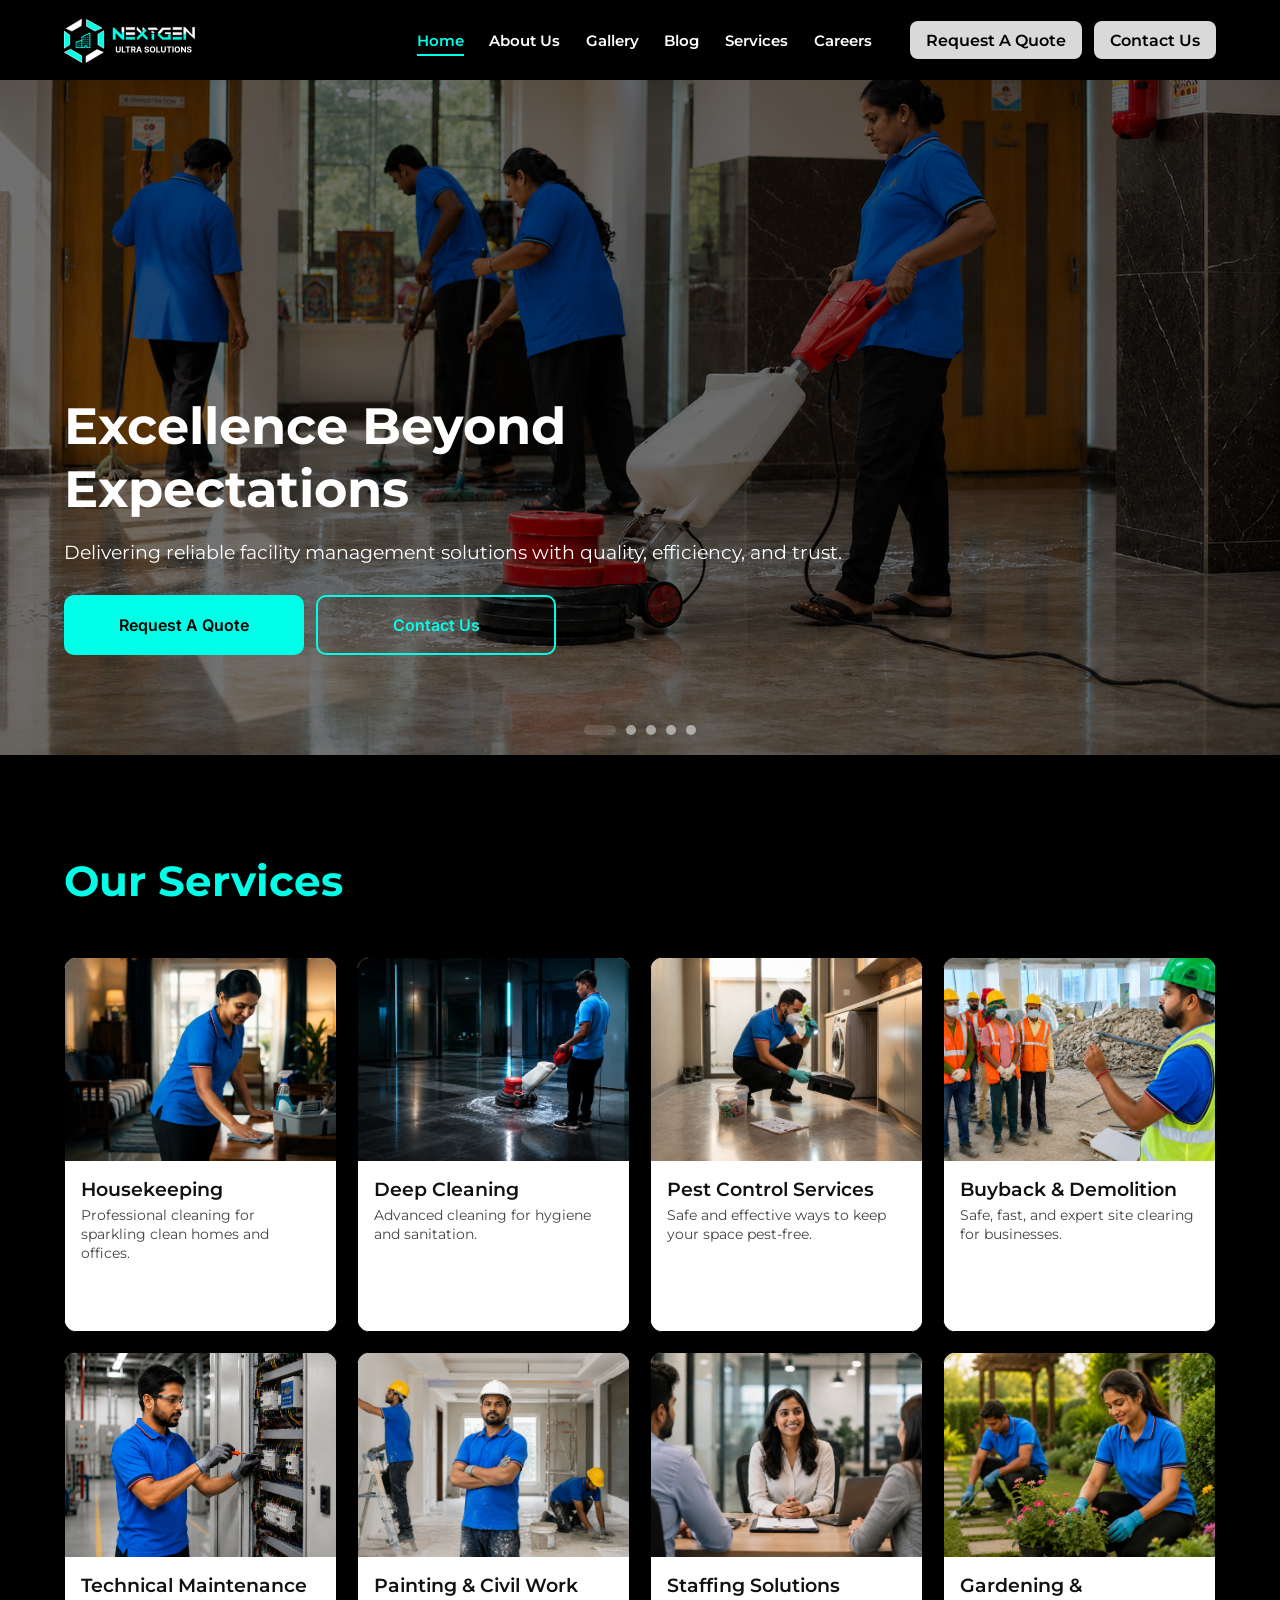
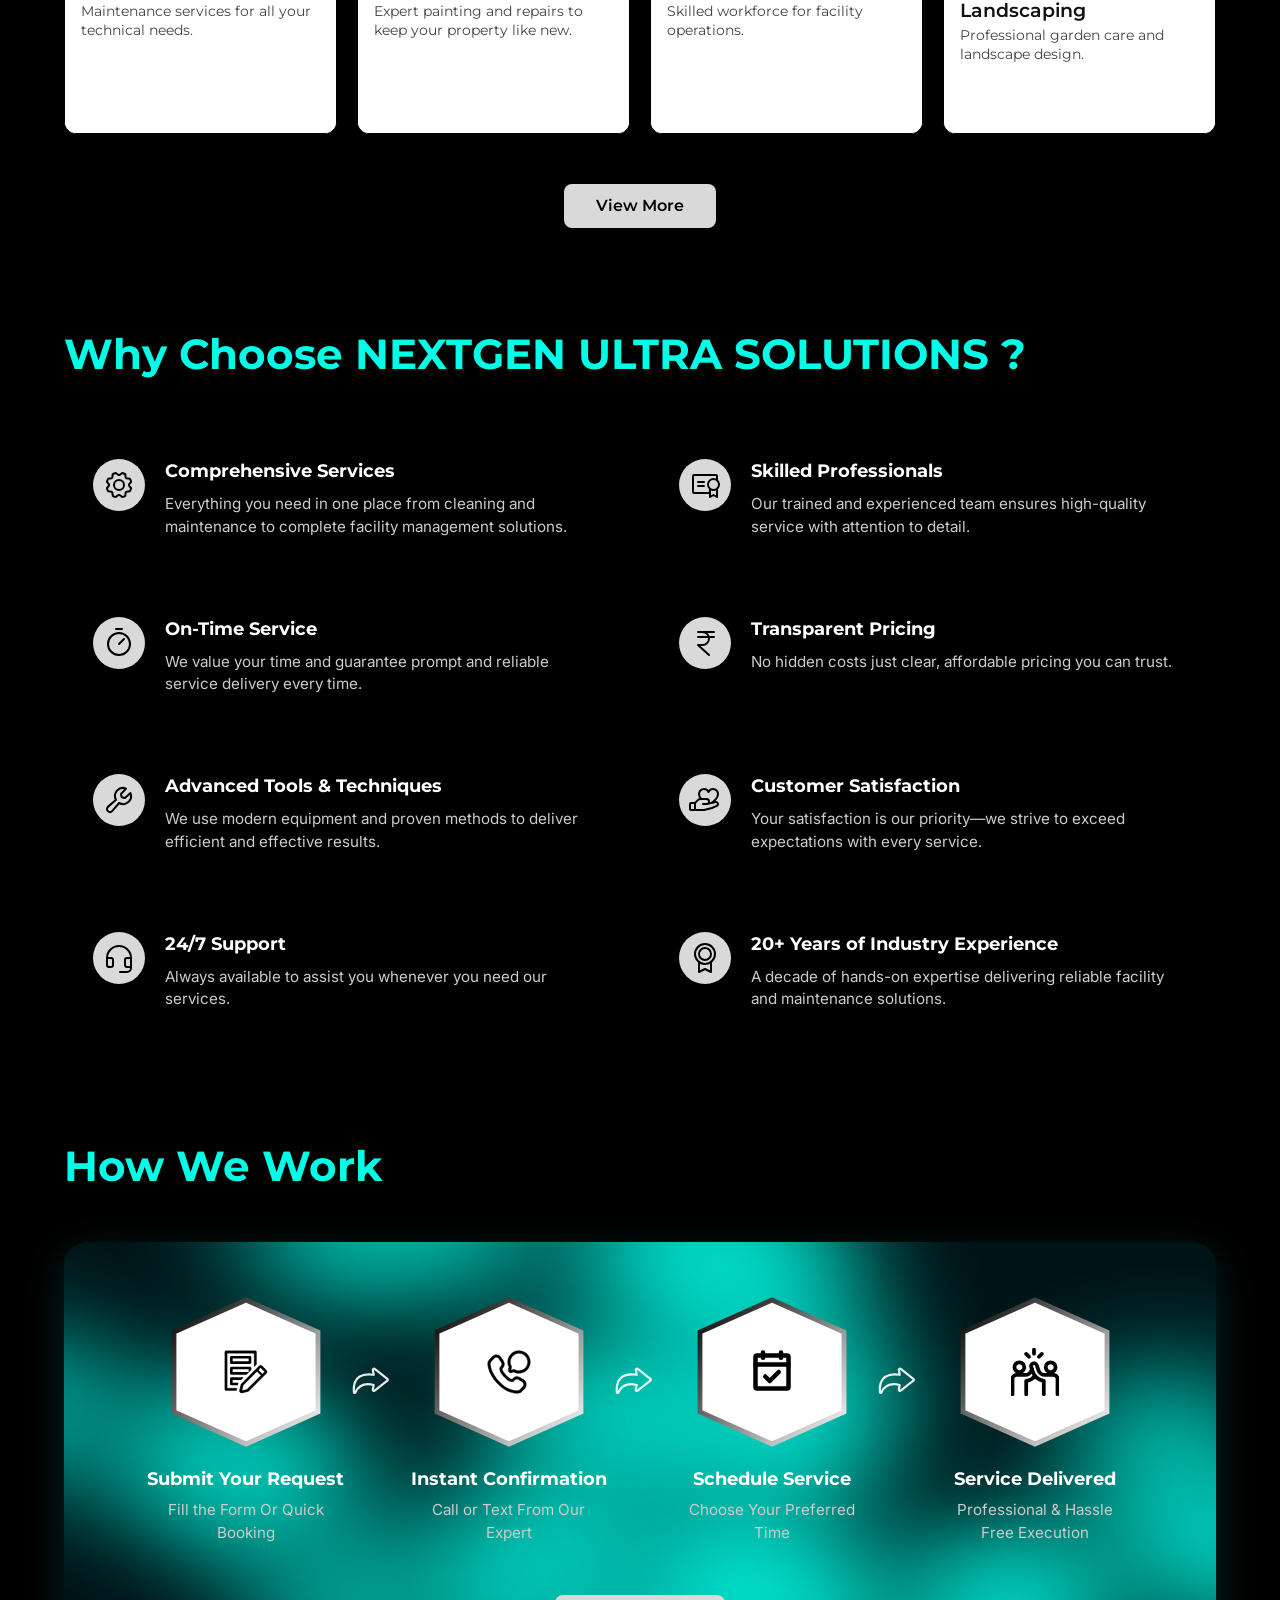
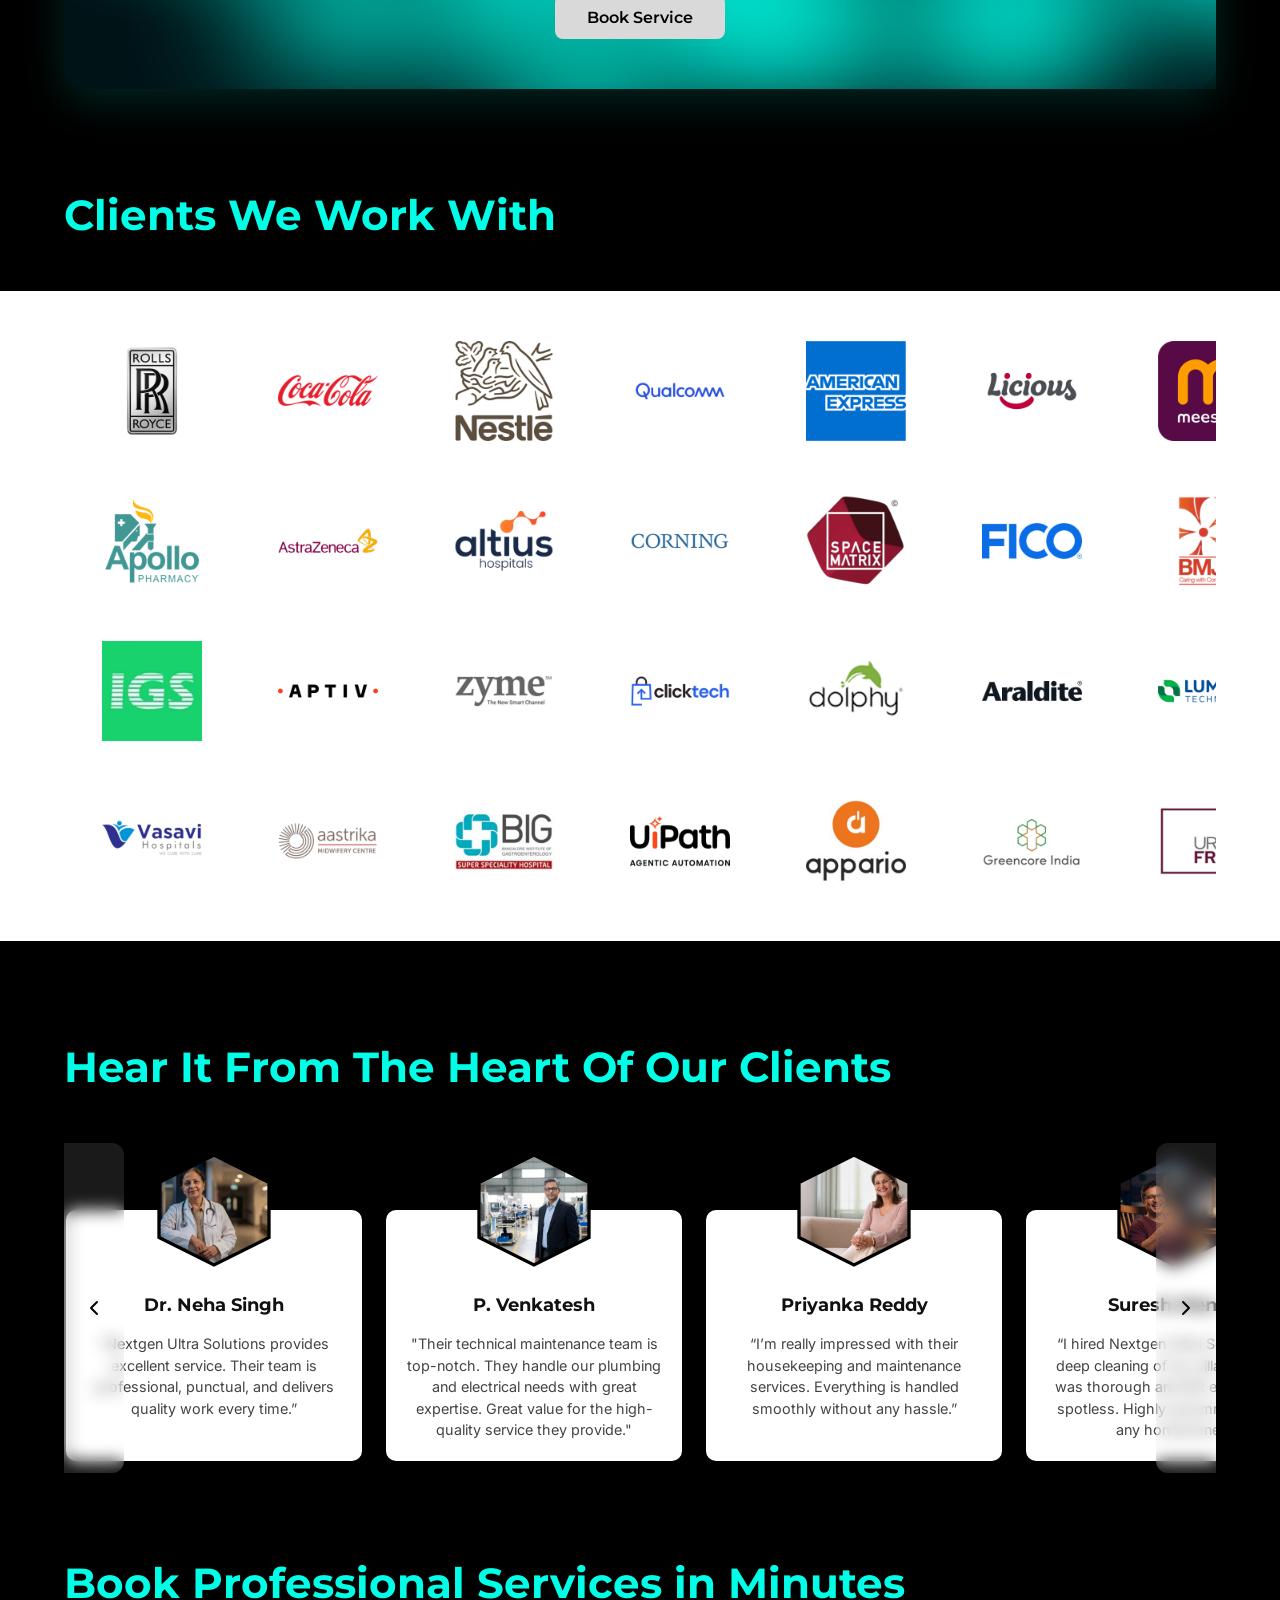
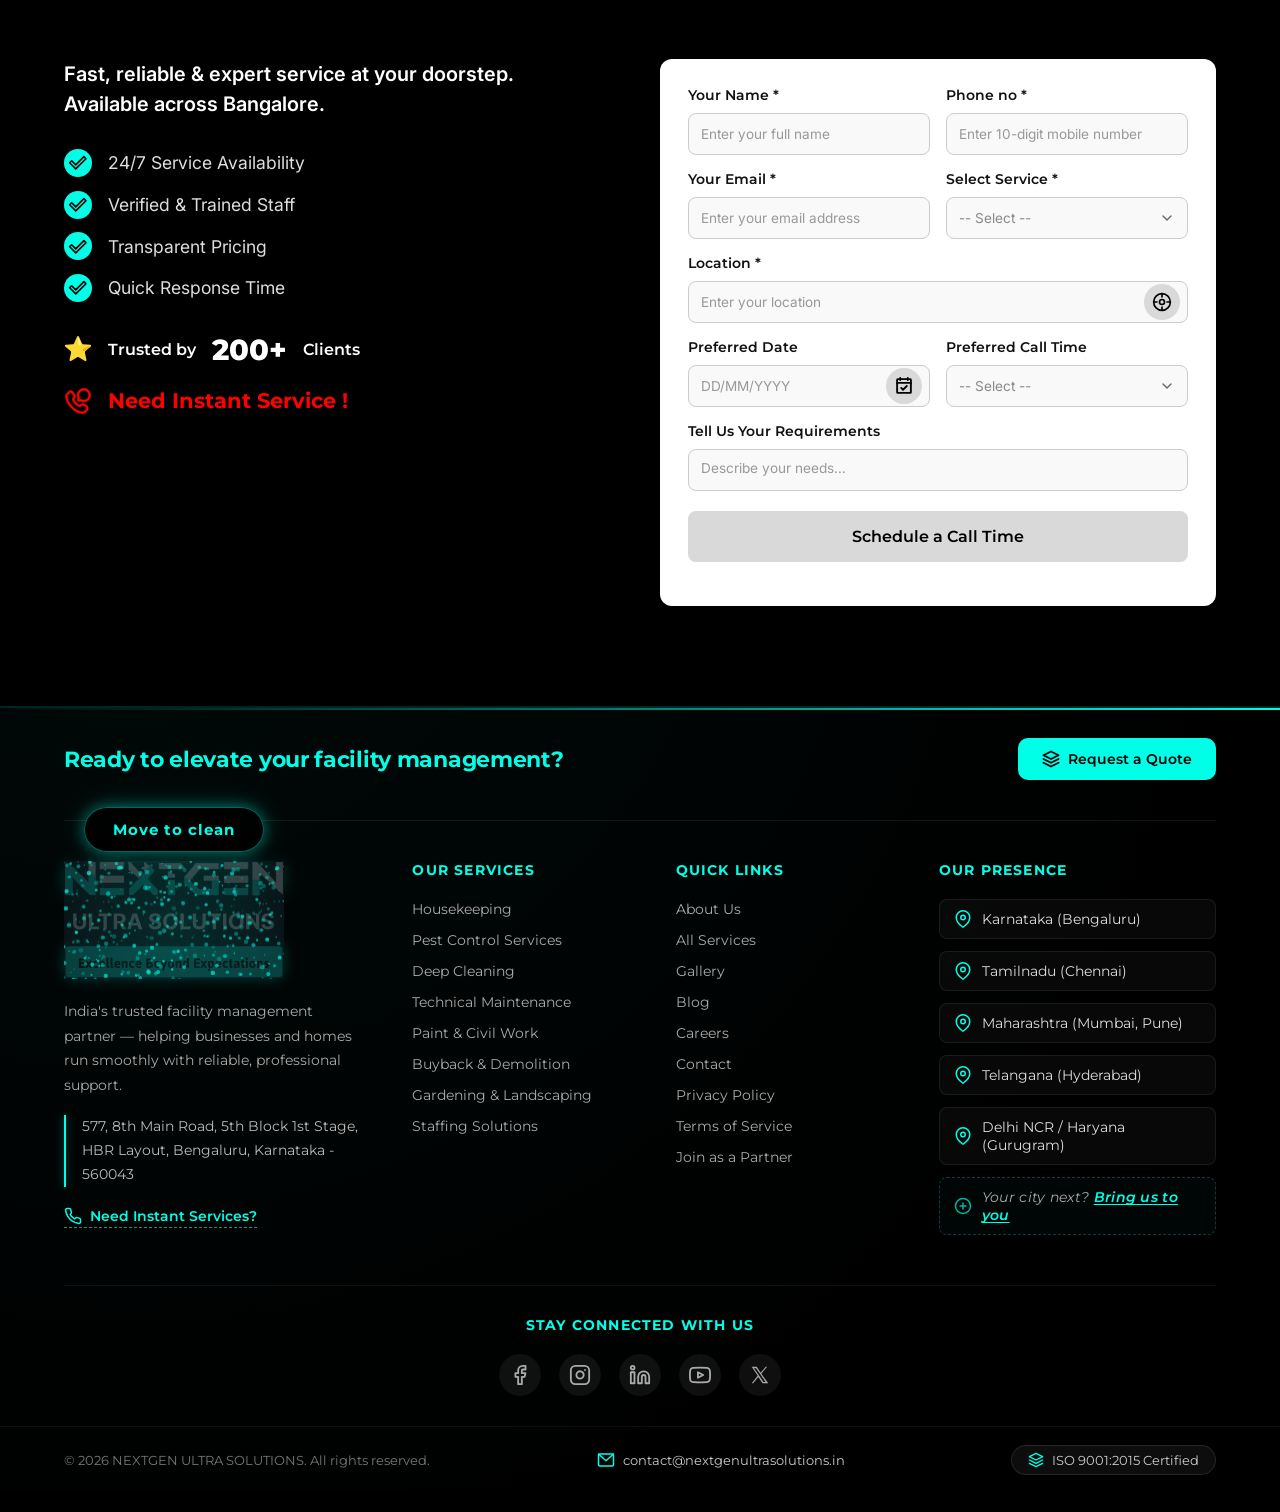
==== commit 119bb74d: "Update index.html" ====
--- a/index.html
+++ b/index.html
@@ -1411,7 +1411,7 @@
           </div>
         </div>
         <!-- Card 4 -->
-        <div class="service-card" data-service="Buyback&Demolition">
+        <div class="service-card" data-service="buyback-demolition">
           <img src="images/HomePageService/Buyback & Demolition.png" alt="Buyback & Demolition">
           <div class="card-content">
             <h3>Buyback & Demolition</h3>
@@ -3331,4 +3331,4 @@
 </script>
 <script src="script.js"></script>
 </body>
-</html>+</html>
